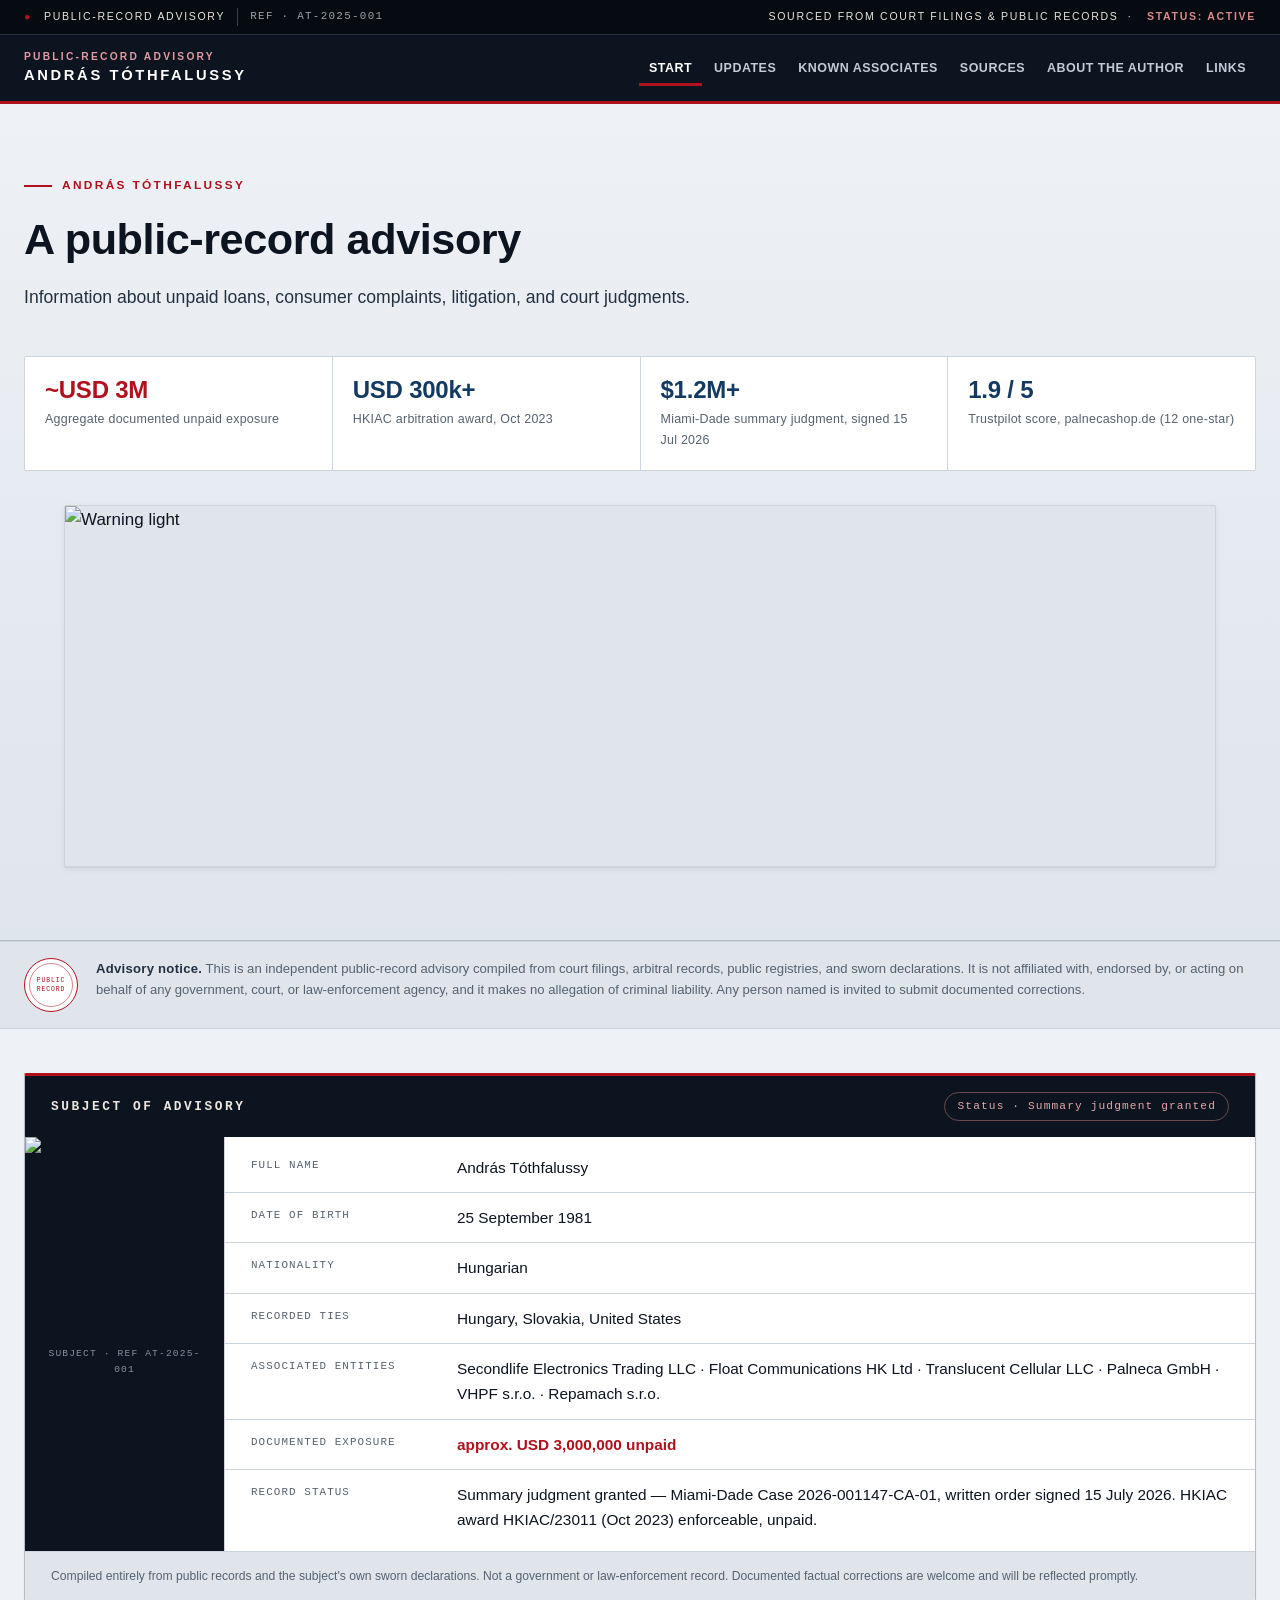
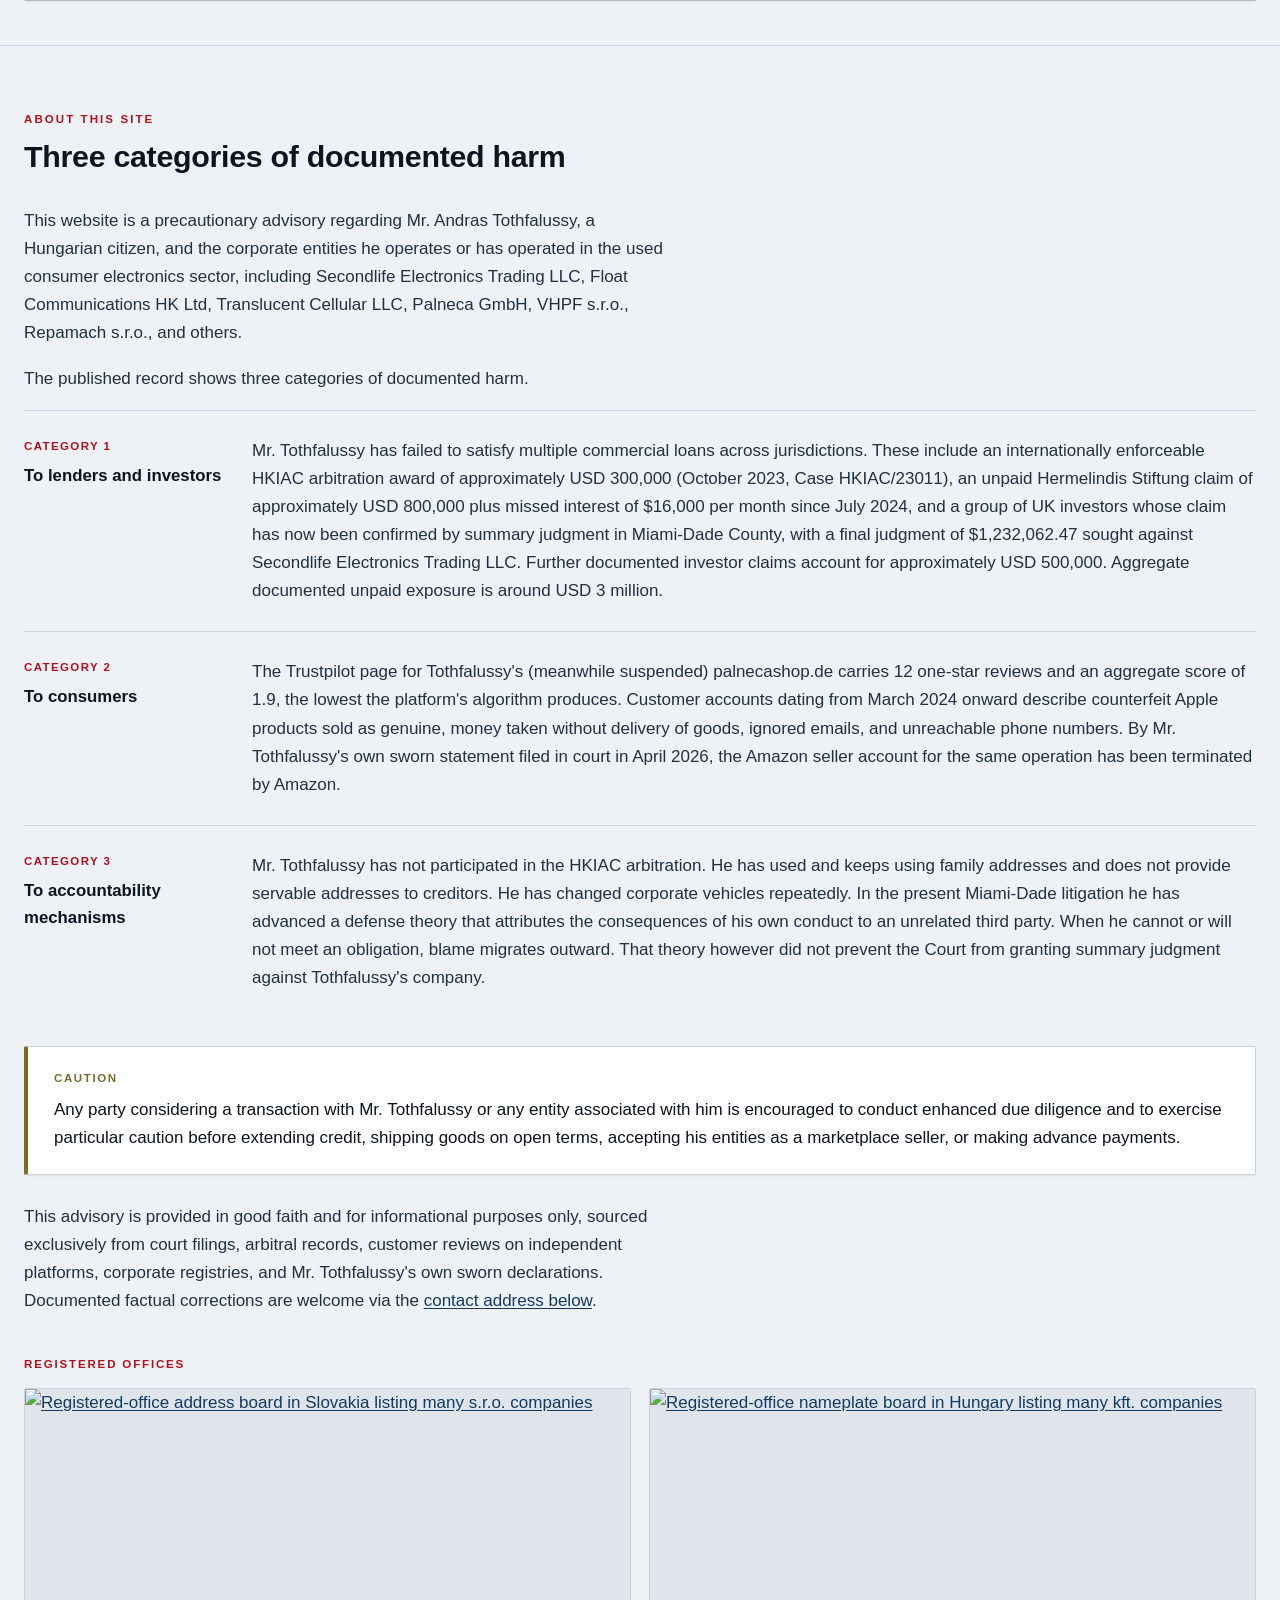
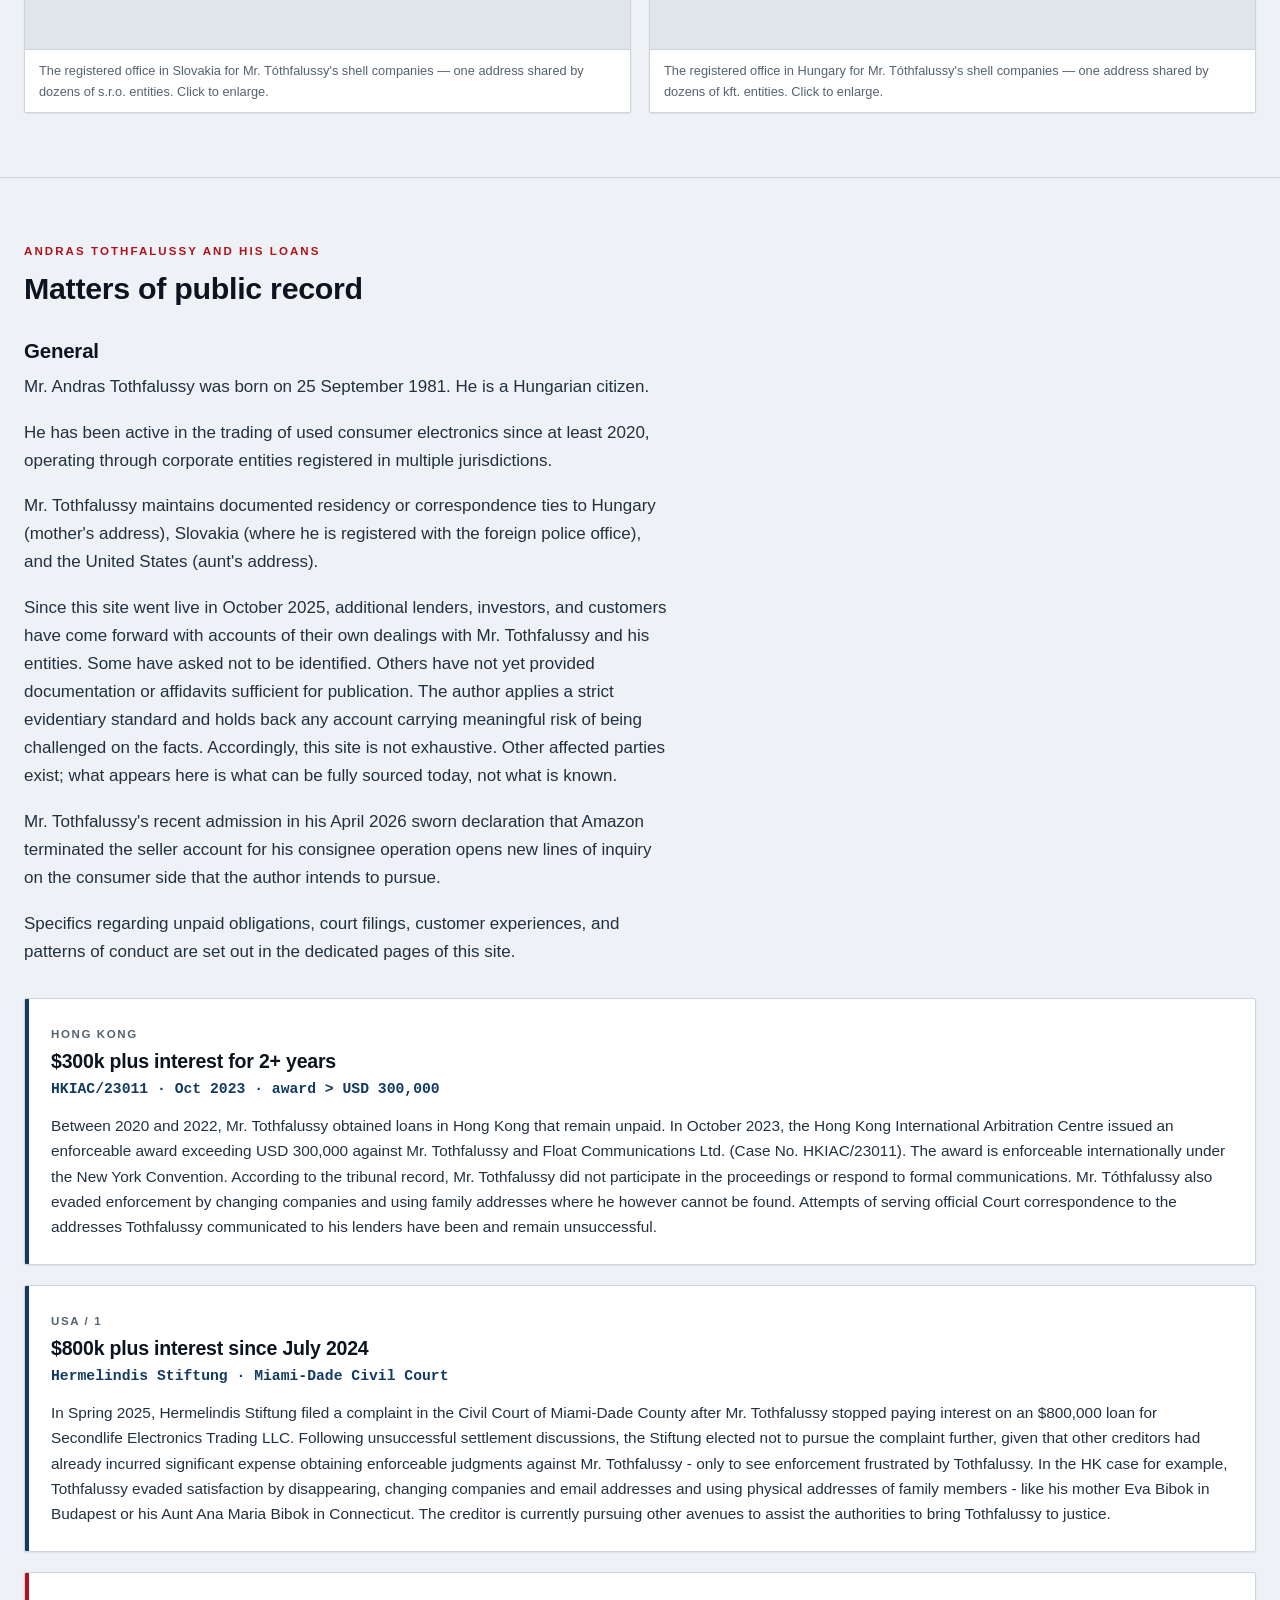
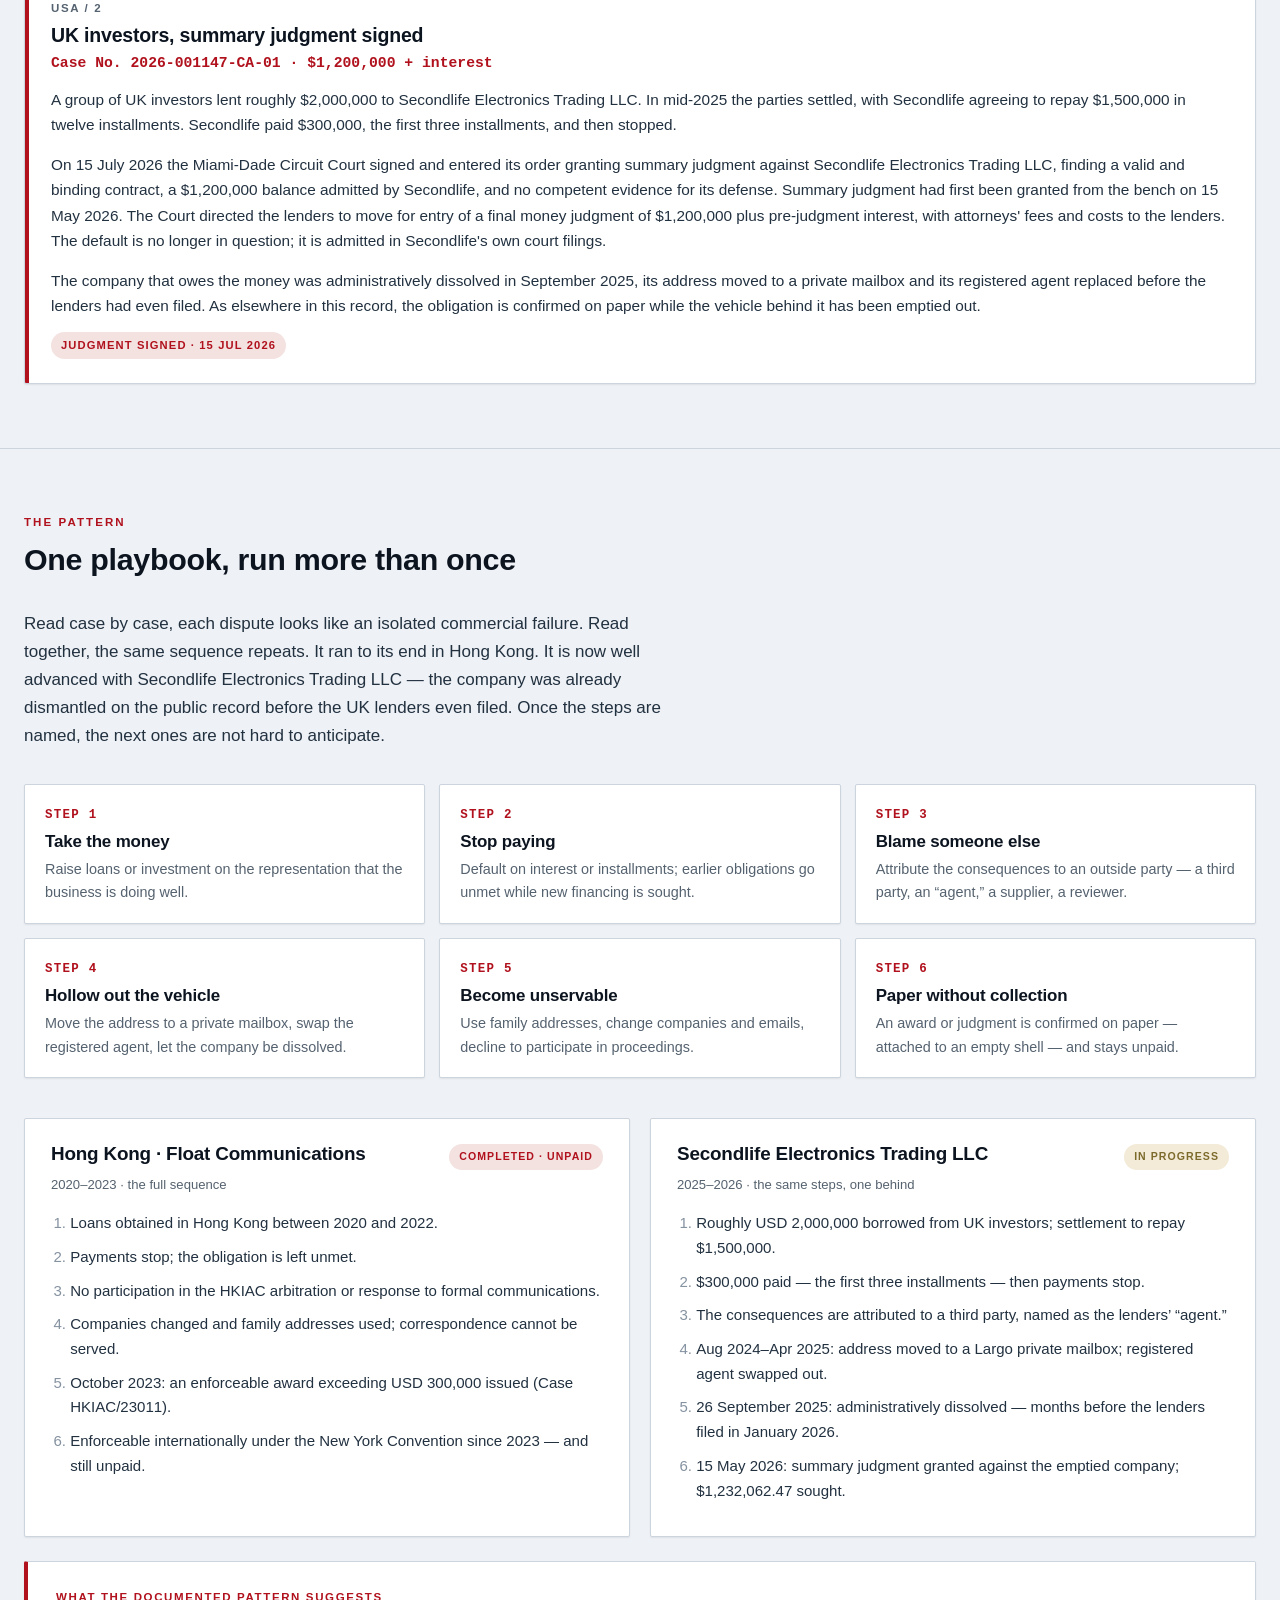
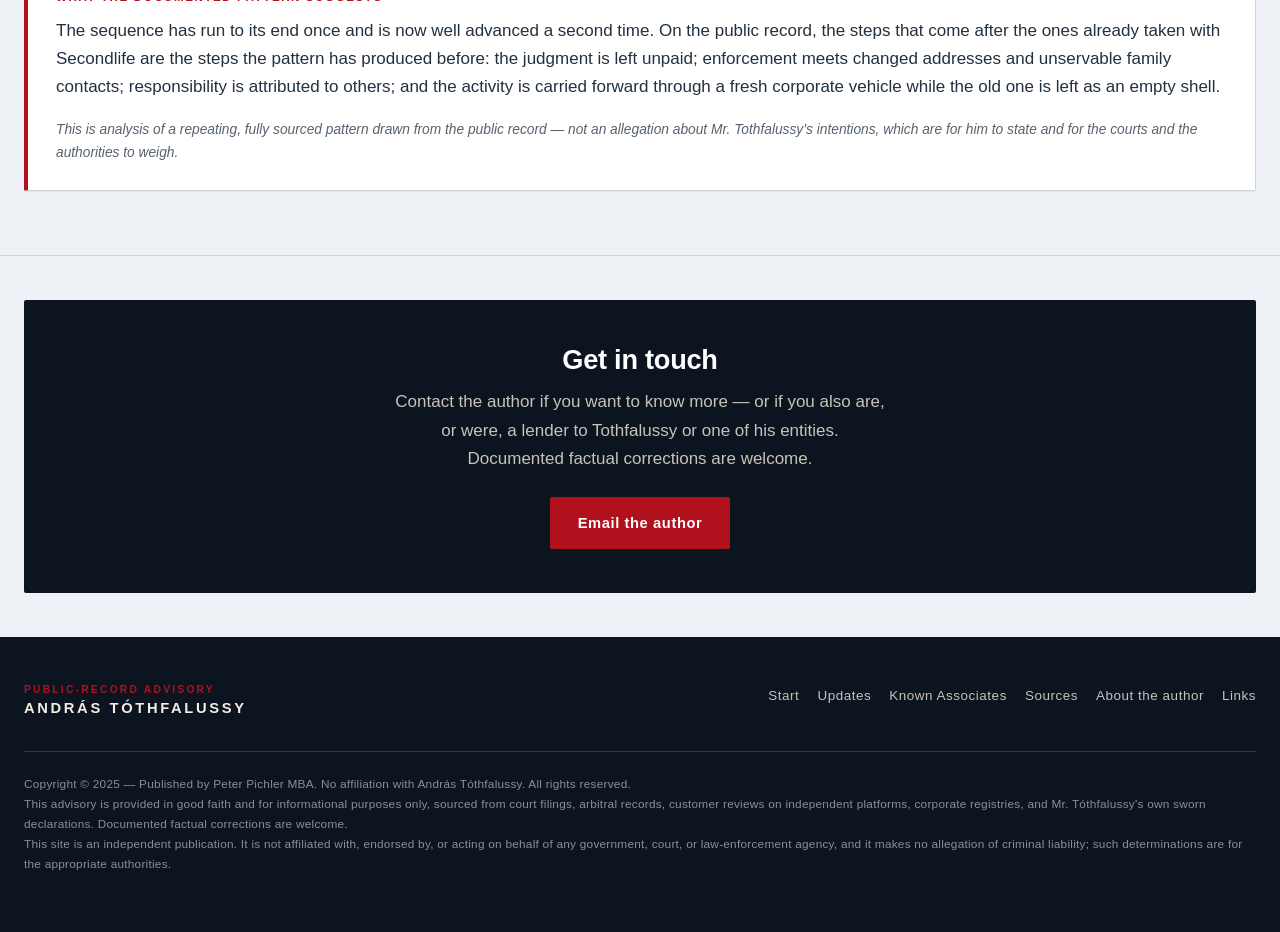
==== index.html @ 56e4f4b6 "Add files via upload" ====
<!DOCTYPE html>
<html lang="en">
<head>
<meta charset="utf-8">
<meta name="viewport" content="width=device-width, initial-scale=1">
<title>Factual Information about unpaid loans by Andras Tothfalussy.</title>
<meta name="description" content="A public-record advisory on András Tóthfalussy and his electronics-trading entities: unpaid commercial loans, a Hong Kong arbitration award, a Miami-Dade summary judgment, and documented consumer complaints. Sourced from court filings and public records.">
<meta name="robots" content="index,follow">
<meta property="og:type" content="website">
<meta property="og:title" content="András Tóthfalussy — Public-Record Advisory">
<meta property="og:description" content="Documented, sourced information on unpaid loans, litigation, and consumer complaints connected to András Tóthfalussy and his entities.">
<meta property="og:url" content="https://andrastothfalussy.com/">
<link rel="canonical" href="https://andrastothfalussy.com/">
<link rel="stylesheet" href="assets/styles.css?v=3">
</head>
<body>
<a class="skip-link" href="#main">Skip to content</a>

<div class="topstrip">
  <div class="wrap">
    <span class="ts-left"><span class="dot">●</span> Public-record advisory <span class="ts-ref">Ref · AT-2025-001</span></span>
    <span class="ts-right">Sourced from court filings &amp; public records &nbsp;·&nbsp; <span class="ts-status">Status: Active</span></span>
  </div>
</div>

<header class="site-header">
  <div class="wrap">
    <a class="brand" href="index.html">
      <span class="kicker">Public-record advisory</span>
      <span class="name">András Tóthfalussy</span>
    </a>
    <button class="nav-toggle" aria-label="Menu" aria-controls="primary-nav" aria-expanded="false"><span></span></button>
    <nav class="nav" id="primary-nav" aria-label="Primary">
      <a href="index.html" aria-current="page">Start</a>
      <a href="updates/">Updates</a>
      <a href="known-associates/">Known Associates</a>
      <a href="sources/">Sources</a>
      <a href="about-the-author/">About the author</a>
      <a href="links/">Links</a>
    </nav>
  </div>
</header>

<main id="main">

  <!-- HERO -->
  <section class="hero">
    <div class="wrap">
      <p class="eyebrow">András Tóthfalussy</p>
      <h1>A public-record advisory</h1>
      <p class="lede">Information about unpaid loans, consumer complaints, litigation, and court judgments.</p>

      <div class="stats" role="list" aria-label="Documented figures">
        <div class="stat alert" role="listitem">
          <div class="n">~USD&nbsp;3M</div>
          <div class="l">Aggregate documented unpaid exposure</div>
        </div>
        <div class="stat" role="listitem">
          <div class="n">USD&nbsp;300k+</div>
          <div class="l">HKIAC arbitration award, Oct 2023</div>
        </div>
        <div class="stat" role="listitem">
          <div class="n">$1.2M+</div>
          <div class="l">Miami-Dade summary judgment, signed 15 Jul 2026</div>
        </div>
        <div class="stat" role="listitem">
          <div class="n">1.9 / 5</div>
          <div class="l">Trustpilot score, palnecashop.de (12 one-star)</div>
        </div>
      </div>

      <figure class="hero-media">
        <img referrerpolicy="no-referrer" src="https://img1.wsimg.com/isteam/ip/2100d21b-e127-4a3e-bcf2-34ad57596795/Screenshot%202025-10-08%20at%204.30.51%E2%80%AFPM.png/:/rs=w:1200" alt="Warning light" loading="eager">
      </figure>
    </div>
  </section>

  <!-- ADVISORY NOTICE -->
  <div class="notice-band">
    <div class="wrap">
      <div class="seal seal-sm"><span>Public Record</span></div>
      <p><strong>Advisory notice.</strong> This is an independent public-record advisory compiled from court filings, arbitral records, public registries, and sworn declarations. It is not affiliated with, endorsed by, or acting on behalf of any government, court, or law-enforcement agency, and it makes no allegation of criminal liability. Any person named is invited to submit documented corrections.</p>
    </div>
  </div>

  <!-- SUBJECT DOSSIER -->
  <section class="section tight">
    <div class="wrap">
      <div class="dossier">
        <div class="dossier-head">
          <span class="dh-title">Subject of advisory</span>
          <span class="dh-status">Status · Summary judgment granted</span>
        </div>
        <div class="dossier-body">
          <div class="dossier-photo photo-cell">
            <img referrerpolicy="no-referrer" class="subject-photo" src="https://img1.wsimg.com/isteam/ip/2100d21b-e127-4a3e-bcf2-34ad57596795/a01.jpg/:/rs=w:1200" alt="András Tóthfalussy">
            <div class="photo-tag">Subject · Ref AT-2025-001</div>
          </div>
          <div class="dossier-data">
            <div class="drow"><div class="dk">Full name</div><div class="dv">András Tóthfalussy</div></div>
            <div class="drow"><div class="dk">Date of birth</div><div class="dv">25 September 1981</div></div>
            <div class="drow"><div class="dk">Nationality</div><div class="dv">Hungarian</div></div>
            <div class="drow"><div class="dk">Recorded ties</div><div class="dv">Hungary, Slovakia, United States</div></div>
            <div class="drow"><div class="dk">Associated entities</div><div class="dv">Secondlife Electronics Trading LLC · Float Communications HK Ltd · Translucent Cellular LLC · Palneca GmbH · VHPF s.r.o. · Repamach s.r.o.</div></div>
            <div class="drow"><div class="dk">Documented exposure</div><div class="dv flag">approx. USD 3,000,000 unpaid</div></div>
            <div class="drow"><div class="dk">Record status</div><div class="dv">Summary judgment granted — Miami-Dade Case 2026-001147-CA-01, written order signed 15 July 2026. HKIAC award HKIAC/23011 (Oct 2023) enforceable, unpaid.</div></div>
          </div>
        </div>
        <div class="dossier-foot">Compiled entirely from public records and the subject's own sworn declarations. Not a government or law-enforcement record. Documented factual corrections are welcome and will be reflected promptly.</div>
      </div>
    </div>
  </section>

  <!-- ABOUT THIS SITE -->
  <section class="section">
    <div class="wrap">
      <div class="section-head">
        <p class="eyebrow">About this site</p>
        <h2>Three categories of documented harm</h2>
      </div>

      <div class="prose">
        <p>This website is a precautionary advisory regarding Mr. Andras Tothfalussy, a Hungarian citizen, and the corporate entities he operates or has operated in the used consumer electronics sector, including Secondlife Electronics Trading LLC, Float Communications HK Ltd, Translucent Cellular LLC, Palneca GmbH, VHPF s.r.o., Repamach s.r.o., and others.</p>
        <p>The published record shows three categories of documented harm.</p>
      </div>

      <div class="cat">
        <div class="cat-label"><small>Category 1</small>To lenders and investors</div>
        <p>Mr. Tothfalussy has failed to satisfy multiple commercial loans across jurisdictions. These include an internationally enforceable HKIAC arbitration award of approximately USD 300,000 (October 2023, Case HKIAC/23011), an unpaid Hermelindis Stiftung claim of approximately USD 800,000 plus missed interest of $16,000 per month since July 2024, and a group of UK investors whose claim has now been confirmed by summary judgment in Miami-Dade County, with a final judgment of $1,232,062.47 sought against Secondlife Electronics Trading LLC. Further documented investor claims account for approximately USD 500,000. Aggregate documented unpaid exposure is around USD 3 million.</p>
      </div>

      <div class="cat">
        <div class="cat-label"><small>Category 2</small>To consumers</div>
        <p>The Trustpilot page for Tothfalussy's (meanwhile suspended) palnecashop.de carries 12 one-star reviews and an aggregate score of 1.9, the lowest the platform's algorithm produces. Customer accounts dating from March 2024 onward describe counterfeit Apple products sold as genuine, money taken without delivery of goods, ignored emails, and unreachable phone numbers. By Mr. Tothfalussy's own sworn statement filed in court in April 2026, the Amazon seller account for the same operation has been terminated by Amazon.</p>
      </div>

      <div class="cat">
        <div class="cat-label"><small>Category 3</small>To accountability mechanisms</div>
        <p>Mr. Tothfalussy has not participated in the HKIAC arbitration. He has used and keeps using family addresses and does not provide servable addresses to creditors. He has changed corporate vehicles repeatedly. In the present Miami-Dade litigation he has advanced a defense theory that attributes the consequences of his own conduct to an unrelated third party. When he cannot or will not meet an obligation, blame migrates outward. That theory however did not prevent the Court from granting summary judgment against Tothfalussy's company.</p>
      </div>

      <div class="callout">
        <div class="callout-label">Caution</div>
        <p>Any party considering a transaction with Mr. Tothfalussy or any entity associated with him is encouraged to conduct enhanced due diligence and to exercise particular caution before extending credit, shipping goods on open terms, accepting his entities as a marketplace seller, or making advance payments.</p>
      </div>

      <div class="prose">
        <p>This advisory is provided in good faith and for informational purposes only, sourced exclusively from court filings, arbitral records, customer reviews on independent platforms, corporate registries, and Mr. Tothfalussy's own sworn declarations. Documented factual corrections are welcome via the <a href="mailto:psms.r.us2@gmail.com">contact address below</a>.</p>
      </div>

      <div class="figure-block">
        <p class="fig-eyebrow">Registered offices</p>
        <div class="figure-grid two">
          <figure class="figure">
            <a href="https://img1.wsimg.com/isteam/ip/2100d21b-e127-4a3e-bcf2-34ad57596795/Screenshot%202025-10-08%20at%204.24.24%E2%80%AFPM.png" target="_blank" rel="noopener">
              <img referrerpolicy="no-referrer" src="https://img1.wsimg.com/isteam/ip/2100d21b-e127-4a3e-bcf2-34ad57596795/Screenshot%202025-10-08%20at%204.24.24%E2%80%AFPM.png/:/rs=w:1200" alt="Registered-office address board in Slovakia listing many s.r.o. companies" loading="lazy">
            </a>
            <figcaption>The registered office in Slovakia for Mr. Tóthfalussy's shell companies &mdash; one address shared by dozens of s.r.o. entities. Click to enlarge.</figcaption>
          </figure>
          <figure class="figure">
            <a href="https://img1.wsimg.com/isteam/ip/2100d21b-e127-4a3e-bcf2-34ad57596795/IMG_4356.jpeg" target="_blank" rel="noopener">
              <img referrerpolicy="no-referrer" src="https://img1.wsimg.com/isteam/ip/2100d21b-e127-4a3e-bcf2-34ad57596795/IMG_4356.jpeg/:/rs=w:1200" alt="Registered-office nameplate board in Hungary listing many kft. companies" loading="lazy">
            </a>
            <figcaption>The registered office in Hungary for Mr. Tóthfalussy's shell companies &mdash; one address shared by dozens of kft. entities. Click to enlarge.</figcaption>
          </figure>
        </div>
      </div>
    </div>
  </section>

  <!-- LOANS -->
  <section class="section">
    <div class="wrap">
      <div class="section-head">
        <p class="eyebrow">Andras Tothfalussy and his loans</p>
        <h2>Matters of public record</h2>
      </div>

      <div class="prose">
        <h3>General</h3>
        <p>Mr. Andras Tothfalussy was born on 25 September 1981. He is a Hungarian citizen.</p>
        <p>He has been active in the trading of used consumer electronics since at least 2020, operating through corporate entities registered in multiple jurisdictions.</p>
        <p>Mr. Tothfalussy maintains documented residency or correspondence ties to Hungary (mother's address), Slovakia (where he is registered with the foreign police office), and the United States (aunt's address).</p>
        <p>Since this site went live in October 2025, additional lenders, investors, and customers have come forward with accounts of their own dealings with Mr. Tothfalussy and his entities. Some have asked not to be identified. Others have not yet provided documentation or affidavits sufficient for publication. The author applies a strict evidentiary standard and holds back any account carrying meaningful risk of being challenged on the facts. Accordingly, this site is not exhaustive. Other affected parties exist; what appears here is what can be fully sourced today, not what is known.</p>
        <p>Mr. Tothfalussy's recent admission in his April 2026 sworn declaration that Amazon terminated the seller account for his consignee operation opens new lines of inquiry on the consumer side that the author intends to pursue.</p>
        <p>Specifics regarding unpaid obligations, court filings, customer experiences, and patterns of conduct are set out in the dedicated pages of this site.</p>
      </div>

      <div class="stack" style="margin-top:32px">
        <article class="case">
          <div class="jur">Hong Kong</div>
          <h3>$300k plus interest for 2+ years</h3>
          <div class="amount">HKIAC/23011 · Oct 2023 · award &gt; USD 300,000</div>
          <p>Between 2020 and 2022, Mr. Tothfalussy obtained loans in Hong Kong that remain unpaid. In October 2023, the Hong Kong International Arbitration Centre issued an enforceable award exceeding USD 300,000 against Mr. Tothfalussy and Float Communications Ltd. (Case No. HKIAC/23011). The award is enforceable internationally under the New York Convention. According to the tribunal record, Mr. Tothfalussy did not participate in the proceedings or respond to formal communications. Mr. Tóthfalussy also evaded enforcement by changing companies and using family addresses where he however cannot be found. Attempts of serving official Court correspondence to the addresses Tothfalussy communicated to his lenders have been and remain unsuccessful.</p>
        </article>

        <article class="case">
          <div class="jur">USA / 1</div>
          <h3>$800k plus interest since July 2024</h3>
          <div class="amount">Hermelindis Stiftung · Miami-Dade Civil Court</div>
          <p>In Spring 2025, Hermelindis Stiftung filed a complaint in the Civil Court of Miami-Dade County after Mr. Tothfalussy stopped paying interest on an $800,000 loan for Secondlife Electronics Trading LLC. Following unsuccessful settlement discussions, the Stiftung elected not to pursue the complaint further, given that other creditors had already incurred significant expense obtaining enforceable judgments against Mr. Tothfalussy - only to see enforcement frustrated by Tothfalussy. In the HK case for example, Tothfalussy evaded satisfaction by disappearing, changing companies and email addresses and using physical addresses of family members - like his mother Eva Bibok in Budapest or his Aunt Ana Maria Bibok in Connecticut. The creditor is currently pursuing other avenues to assist the authorities to bring Tothfalussy to justice.</p>
        </article>

        <article class="case win">
          <div class="jur">USA / 2</div>
          <h3>UK investors, summary judgment signed</h3>
          <div class="amount">Case No. 2026-001147-CA-01 · $1,200,000 + interest</div>
          <p>A group of UK investors lent roughly $2,000,000 to Secondlife Electronics Trading LLC. In mid-2025 the parties settled, with Secondlife agreeing to repay $1,500,000 in twelve installments. Secondlife paid $300,000, the first three installments, and then stopped.</p>
          <p>On 15 July 2026 the Miami-Dade Circuit Court signed and entered its order granting summary judgment against Secondlife Electronics Trading LLC, finding a valid and binding contract, a $1,200,000 balance admitted by Secondlife, and no competent evidence for its defense. Summary judgment had first been granted from the bench on 15 May 2026. The Court directed the lenders to move for entry of a final money judgment of $1,200,000 plus pre-judgment interest, with attorneys' fees and costs to the lenders. The default is no longer in question; it is admitted in Secondlife's own court filings.</p>
          <p>The company that owes the money was administratively dissolved in September 2025, its address moved to a private mailbox and its registered agent replaced before the lenders had even filed. As elsewhere in this record, the obligation is confirmed on paper while the vehicle behind it has been emptied out.</p>
          <span class="badge">Judgment signed · 15 Jul 2026</span>
        </article>
      </div>
    </div>
  </section>

  <!-- THE PATTERN -->
  <section class="section">
    <div class="wrap">
      <div class="section-head">
        <p class="eyebrow">The pattern</p>
        <h2>One playbook, run more than once</h2>
      </div>

      <div class="playbook-intro">
        <p>Read case by case, each dispute looks like an isolated commercial failure. Read together, the same sequence repeats. It ran to its end in Hong Kong. It is now well advanced with Secondlife Electronics Trading LLC &mdash; the company was already dismantled on the public record before the UK lenders even filed. Once the steps are named, the next ones are not hard to anticipate.</p>
      </div>

      <div class="cycle">
        <div class="step"><div class="num">STEP 1</div><h4>Take the money</h4><p>Raise loans or investment on the representation that the business is doing well.</p></div>
        <div class="step"><div class="num">STEP 2</div><h4>Stop paying</h4><p>Default on interest or installments; earlier obligations go unmet while new financing is sought.</p></div>
        <div class="step"><div class="num">STEP 3</div><h4>Blame someone else</h4><p>Attribute the consequences to an outside party &mdash; a third party, an &ldquo;agent,&rdquo; a supplier, a reviewer.</p></div>
        <div class="step"><div class="num">STEP 4</div><h4>Hollow out the vehicle</h4><p>Move the address to a private mailbox, swap the registered agent, let the company be dissolved.</p></div>
        <div class="step"><div class="num">STEP 5</div><h4>Become unservable</h4><p>Use family addresses, change companies and emails, decline to participate in proceedings.</p></div>
        <div class="step"><div class="num">STEP 6</div><h4>Paper without collection</h4><p>An award or judgment is confirmed on paper &mdash; attached to an empty shell &mdash; and stays unpaid.</p></div>
      </div>

      <div class="pattern-cases">
        <div class="pcol">
          <div class="phead">
            <h3>Hong Kong · Float Communications</h3>
            <span class="status done">Completed · unpaid</span>
          </div>
          <p class="sub">2020&ndash;2023 · the full sequence</p>
          <ol>
            <li>Loans obtained in Hong Kong between 2020 and 2022.</li>
            <li>Payments stop; the obligation is left unmet.</li>
            <li>No participation in the HKIAC arbitration or response to formal communications.</li>
            <li>Companies changed and family addresses used; correspondence cannot be served.</li>
            <li>October 2023: an enforceable award exceeding USD 300,000 issued (Case HKIAC/23011).</li>
            <li>Enforceable internationally under the New York Convention since 2023 &mdash; and still unpaid.</li>
          </ol>
        </div>

        <div class="pcol">
          <div class="phead">
            <h3>Secondlife Electronics Trading LLC</h3>
            <span class="status progress">In progress</span>
          </div>
          <p class="sub">2025&ndash;2026 · the same steps, one behind</p>
          <ol>
            <li>Roughly USD 2,000,000 borrowed from UK investors; settlement to repay $1,500,000.</li>
            <li>$300,000 paid &mdash; the first three installments &mdash; then payments stop.</li>
            <li>The consequences are attributed to a third party, named as the lenders&rsquo; &ldquo;agent.&rdquo;</li>
            <li>Aug 2024&ndash;Apr 2025: address moved to a Largo private mailbox; registered agent swapped out.</li>
            <li>26 September 2025: administratively dissolved &mdash; months before the lenders filed in January 2026.</li>
            <li>15 May 2026: summary judgment granted against the emptied company; $1,232,062.47 sought.</li>
          </ol>
        </div>
      </div>

      <div class="forecast">
        <div class="callout-label">What the documented pattern suggests</div>
        <p>The sequence has run to its end once and is now well advanced a second time. On the public record, the steps that come after the ones already taken with Secondlife are the steps the pattern has produced before: the judgment is left unpaid; enforcement meets changed addresses and unservable family contacts; responsibility is attributed to others; and the activity is carried forward through a fresh corporate vehicle while the old one is left as an empty shell.</p>
        <p class="hedge">This is analysis of a repeating, fully sourced pattern drawn from the public record &mdash; not an allegation about Mr. Tothfalussy&rsquo;s intentions, which are for him to state and for the courts and the authorities to weigh.</p>
      </div>
    </div>
  </section>

  <!-- CONTACT -->
  <section class="section tight">
    <div class="wrap">
      <div class="cta">
        <h2>Get in touch</h2>
        <p>Contact the author if you want to know more &mdash; or if you also are, or were, a lender to Tothfalussy or one of his entities. Documented factual corrections are welcome.</p>
        <a class="btn btn-primary" href="mailto:psms.r.us2@gmail.com?subject=András%20Tóthfalussy%20advisory%20—%20enquiry">Email the author</a>
      </div>
    </div>
  </section>

</main>

<footer class="site-footer">
  <div class="wrap">
    <div class="foot-grid">
      <a class="brand" href="index.html">
        <span class="kicker">Public-record advisory</span>
        <span class="name">András Tóthfalussy</span>
      </a>
      <nav aria-label="Footer">
        <a href="index.html">Start</a>
        <a href="updates/">Updates</a>
        <a href="known-associates/">Known Associates</a>
        <a href="sources/">Sources</a>
        <a href="about-the-author/">About the author</a>
        <a href="links/">Links</a>
      </nav>
    </div>
    <p class="legal">
      Copyright © 2025 &mdash; Published by Peter Pichler MBA. No affiliation with András Tóthfalussy. All rights reserved.<br>
      This advisory is provided in good faith and for informational purposes only, sourced from court filings, arbitral records, customer reviews on independent platforms, corporate registries, and Mr. Tóthfalussy's own sworn declarations. Documented factual corrections are welcome.<br>
      This site is an independent publication. It is not affiliated with, endorsed by, or acting on behalf of any government, court, or law-enforcement agency, and it makes no allegation of criminal liability; such determinations are for the appropriate authorities.
    </p>
  </div>
</footer>

<script src="assets/app.js?v=3"></script>
</body>
</html>
---- assets/styles.css ----
/* =========================================================================
   András Tóthfalussy — public-record advisory
   Redesign stylesheet. Self-contained, no external dependencies.
   ========================================================================= */

:root {
  --paper:      #faf8f4;
  --paper-2:    #f2eee6;
  --surface:    #ffffff;
  --ink:        #1a1d21;
  --ink-2:      #3a3f45;
  --muted:      #61666d;
  --faint:      #8b9098;
  --line:       #e4dfd5;
  --line-2:     #d6cfc1;
  --navy:       #1f3a5f;
  --navy-2:     #2c4d78;
  --oxblood:    #8e2b2b;
  --oxblood-2:  #7a2222;
  --amber:      #9a6a1e;
  --focus:      #2c4d78;

  --serif: Georgia, "Iowan Old Style", "Times New Roman", Times, serif;
  --sans: -apple-system, BlinkMacSystemFont, "Segoe UI", Roboto, Helvetica, Arial, sans-serif;
  --mono: ui-monospace, "SF Mono", "SFMono-Regular", Menlo, Consolas, "Liberation Mono", monospace;

  --wrap: 1080px;
  --wrap-narrow: 760px;
  --radius: 4px;
  --shadow: 0 1px 2px rgba(26,29,33,.05), 0 8px 28px rgba(26,29,33,.06);
  --shadow-sm: 0 1px 2px rgba(26,29,33,.06);
}

/* ----- reset ----- */
*, *::before, *::after { box-sizing: border-box; }
html { -webkit-text-size-adjust: 100%; scroll-behavior: smooth; }
body {
  margin: 0;
  font-family: var(--sans);
  color: var(--ink);
  background: var(--paper);
  line-height: 1.65;
  font-size: 18px;
  -webkit-font-smoothing: antialiased;
  text-rendering: optimizeLegibility;
}
img { max-width: 100%; height: auto; display: block; }
a { color: var(--navy); text-underline-offset: 2px; }
a:hover { color: var(--navy-2); }
:focus-visible { outline: 3px solid var(--focus); outline-offset: 2px; border-radius: 2px; }
h1, h2, h3, h4 { font-family: var(--serif); font-weight: 700; line-height: 1.18; color: var(--ink); letter-spacing: -0.01em; }
p { margin: 0 0 1.1rem; }
hr { border: 0; border-top: 1px solid var(--line); margin: 2.5rem 0; }

.wrap { max-width: var(--wrap); margin: 0 auto; padding: 0 24px; }
.narrow { max-width: var(--wrap-narrow); }
.skip-link {
  position: absolute; left: -999px; top: 0; background: var(--ink); color: #fff;
  padding: 10px 16px; z-index: 200; border-radius: 0 0 4px 0;
}
.skip-link:focus { left: 0; color:#fff; }

/* ----- top strip ----- */
.topstrip {
  background: var(--ink);
  color: #e9e4da;
  font-family: var(--sans);
  font-size: .72rem;
  letter-spacing: .16em;
  text-transform: uppercase;
}
.topstrip .wrap { display: flex; justify-content: space-between; align-items: center; gap: 12px; min-height: 34px; }
.topstrip .dot { color: var(--oxblood); }

/* ----- header / nav ----- */
.site-header {
  position: sticky; top: 0; z-index: 100;
  background: rgba(250,248,244,.92);
  backdrop-filter: saturate(140%) blur(8px);
  border-bottom: 1px solid var(--line);
}
.site-header .wrap { display: flex; align-items: center; justify-content: space-between; min-height: 68px; gap: 16px; }
.brand { display: flex; flex-direction: column; text-decoration: none; line-height: 1.05; }
.brand .name {
  font-family: var(--sans); font-weight: 700; letter-spacing: .18em;
  text-transform: uppercase; font-size: .92rem; color: var(--ink);
}
.brand .kicker { font-size: .64rem; letter-spacing: .22em; text-transform: uppercase; color: var(--oxblood); font-weight: 600; }

.nav { display: flex; align-items: center; gap: 4px; }
.nav a {
  font-family: var(--sans); font-size: .82rem; font-weight: 600; letter-spacing: .02em;
  color: var(--ink-2); text-decoration: none; padding: 8px 12px; border-radius: var(--radius);
  text-transform: uppercase; letter-spacing: .06em;
}
.nav a:hover { background: var(--paper-2); color: var(--ink); }
.nav a[aria-current="page"] { color: var(--oxblood); box-shadow: inset 0 -2px 0 var(--oxblood); border-radius: 0; }

.nav-toggle {
  display: none; background: none; border: 1px solid var(--line-2); border-radius: var(--radius);
  width: 42px; height: 38px; cursor: pointer; align-items: center; justify-content: center;
}
.nav-toggle span, .nav-toggle span::before, .nav-toggle span::after {
  content: ""; display: block; width: 20px; height: 2px; background: var(--ink); position: relative;
}
.nav-toggle span::before { position: absolute; top: -6px; }
.nav-toggle span::after { position: absolute; top: 6px; }

/* ----- hero ----- */
.hero { background: linear-gradient(180deg, var(--paper) 0%, var(--paper-2) 100%); border-bottom: 1px solid var(--line); }
.hero .wrap { padding-top: 64px; padding-bottom: 56px; }
.hero .eyebrow {
  font-family: var(--sans); font-size: .74rem; letter-spacing: .2em; text-transform: uppercase;
  color: var(--oxblood); font-weight: 700; margin-bottom: 18px;
  display: inline-flex; align-items: center; gap: 10px;
}
.hero .eyebrow::before { content: ""; width: 28px; height: 2px; background: var(--oxblood); display: inline-block; }
.hero h1 { font-size: clamp(2.1rem, 5vw, 3.4rem); margin: 0 0 18px; max-width: 18ch; }
.hero .lede { font-size: 1.22rem; color: var(--ink-2); max-width: 46ch; margin: 0; }

/* stat tiles */
.stats { display: grid; grid-template-columns: repeat(4, 1fr); gap: 1px; background: var(--line); border: 1px solid var(--line); border-radius: var(--radius); overflow: hidden; margin-top: 44px; }
.stat { background: var(--surface); padding: 20px 20px; }
.stat .n { font-family: var(--serif); font-size: 1.5rem; font-weight: 700; color: var(--navy); line-height: 1.1; }
.stat .l { font-size: .78rem; color: var(--muted); margin-top: 6px; letter-spacing: .02em; }
.stat.alert .n { color: var(--oxblood); }

/* ----- generic sections ----- */
.section { padding: 64px 0; }
.section.tight { padding: 44px 0; }
.section + .section { border-top: 1px solid var(--line); }
.section-head { margin-bottom: 32px; }
.section-head .eyebrow {
  font-family: var(--sans); font-size: .72rem; letter-spacing: .18em; text-transform: uppercase;
  color: var(--oxblood); font-weight: 700; margin-bottom: 10px;
}
.section-head h2 { font-size: clamp(1.6rem, 3.4vw, 2.2rem); margin: 0; }
.prose { max-width: 68ch; }
.prose p { color: var(--ink-2); }
.prose h3 { font-size: 1.28rem; margin: 2rem 0 .6rem; }
.lead-note { font-size: 1.08rem; color: var(--ink-2); }

/* labelled category block */
.cat { display: grid; grid-template-columns: 200px 1fr; gap: 28px; padding: 26px 0; border-top: 1px solid var(--line); }
.cat:last-child { border-bottom: 1px solid var(--line); }
.cat .cat-label { font-family: var(--serif); font-weight: 700; font-size: 1.05rem; color: var(--ink); }
.cat .cat-label small { display: block; font-family: var(--sans); font-weight: 600; font-size: .72rem; letter-spacing: .12em; text-transform: uppercase; color: var(--oxblood); margin-bottom: 6px; }
.cat p { margin: 0; color: var(--ink-2); }

/* case cards */
.cases { display: grid; grid-template-columns: repeat(2, 1fr); gap: 20px; }
.case {
  background: var(--surface); border: 1px solid var(--line); border-radius: var(--radius);
  padding: 26px 26px 24px; box-shadow: var(--shadow-sm); position: relative; overflow: hidden;
}
.case::before { content: ""; position: absolute; left: 0; top: 0; bottom: 0; width: 4px; background: var(--navy); }
.case.win::before { background: var(--oxblood); }
.case .jur { font-family: var(--sans); font-size: .72rem; letter-spacing: .14em; text-transform: uppercase; color: var(--muted); font-weight: 700; }
.case h3 { font-size: 1.22rem; margin: 6px 0 4px; }
.case .amount { font-family: var(--mono); font-size: .92rem; color: var(--navy); font-weight: 600; margin-bottom: 12px; }
.case.win .amount { color: var(--oxblood); }
.case p { font-size: .96rem; color: var(--ink-2); margin: 0; }
.case .badge {
  display: inline-block; margin-top: 14px; font-size: .7rem; font-weight: 700; letter-spacing: .1em;
  text-transform: uppercase; padding: 4px 10px; border-radius: 100px; background: var(--paper-2); color: var(--ink-2);
}
.case.win .badge { background: #f3e2e0; color: var(--oxblood); }

/* callout / advisory box */
.callout {
  background: var(--surface); border: 1px solid var(--line); border-left: 4px solid var(--amber);
  border-radius: var(--radius); padding: 22px 26px; margin: 28px 0; box-shadow: var(--shadow-sm);
}
.callout p:last-child { margin-bottom: 0; }
.callout .callout-label { font-size: .72rem; font-weight: 700; letter-spacing: .14em; text-transform: uppercase; color: var(--amber); margin-bottom: 8px; }

/* disclaimer */
.disclaimer { background: var(--paper-2); border: 1px solid var(--line); border-radius: var(--radius); padding: 22px 26px; font-size: .92rem; color: var(--muted); }
.disclaimer strong { color: var(--ink-2); }

/* ----- updates feed ----- */
.feed { max-width: 780px; }
.update { padding: 40px 0; border-top: 1px solid var(--line); }
.update:first-child { border-top: 0; padding-top: 8px; }
.update .kicker { font-family: var(--sans); font-size: .72rem; letter-spacing: .14em; text-transform: uppercase; font-weight: 700; color: var(--oxblood); margin-bottom: 10px; }
.update h2 { font-size: clamp(1.4rem, 3vw, 1.8rem); margin: 0 0 16px; }
.update .body p { color: var(--ink-2); }
.update .body h3 { font-family: var(--serif); font-size: 1.16rem; margin: 1.6rem 0 .5rem; color: var(--ink); }
.update .body ul { margin: 0 0 1.1rem; padding-left: 1.1rem; }
.update .body li { margin-bottom: .4rem; color: var(--ink-2); }

/* pull quote */
.pull {
  font-family: var(--serif); font-size: 1.2rem; font-style: italic; color: var(--ink);
  border-left: 3px solid var(--oxblood); padding: 4px 0 4px 20px; margin: 20px 0;
}

/* timeline */
.timeline { list-style: none; margin: 22px 0; padding: 0; position: relative; }
.timeline::before { content: ""; position: absolute; left: 7px; top: 6px; bottom: 6px; width: 2px; background: var(--line-2); }
.timeline li { position: relative; padding: 0 0 20px 34px; }
.timeline li::before { content: ""; position: absolute; left: 0; top: 5px; width: 16px; height: 16px; border-radius: 50%; background: var(--surface); border: 3px solid var(--navy); }
.timeline li.flag::before { border-color: var(--oxblood); }
.timeline .date { font-family: var(--mono); font-size: .82rem; font-weight: 600; color: var(--navy); display: block; }
.timeline .ev { color: var(--ink-2); font-size: .96rem; }

/* comparison table */
.compare { width: 100%; border-collapse: collapse; margin: 22px 0; font-size: .95rem; background: var(--surface); border: 1px solid var(--line); border-radius: var(--radius); overflow: hidden; }
.compare caption { text-align: left; font-family: var(--sans); font-size: .72rem; letter-spacing: .14em; text-transform: uppercase; font-weight: 700; color: var(--oxblood); padding: 14px 16px; background: var(--paper-2); }
.compare th, .compare td { text-align: left; padding: 14px 16px; border-top: 1px solid var(--line); vertical-align: top; }
.compare thead th { font-family: var(--sans); font-size: .74rem; letter-spacing: .08em; text-transform: uppercase; color: var(--muted); background: var(--paper); }
.compare td.q { font-family: var(--serif); font-style: italic; color: var(--ink); }
.compare .when { font-family: var(--mono); font-size: .8rem; color: var(--muted); white-space: nowrap; }

/* filing tag */
.filing { display: inline-block; font-family: var(--mono); font-size: .78rem; color: var(--muted); background: var(--paper-2); border: 1px solid var(--line); border-radius: 100px; padding: 3px 12px; margin-top: 6px; }

/* ----- person cards (known associates) ----- */
.people { display: grid; grid-template-columns: 1fr; gap: 22px; max-width: 820px; }
.person { background: var(--surface); border: 1px solid var(--line); border-radius: var(--radius); padding: 26px 28px; box-shadow: var(--shadow-sm); }
.person h3 { font-size: 1.3rem; margin: 0 0 4px; }
.person .meta { font-size: .78rem; letter-spacing: .04em; text-transform: uppercase; color: var(--muted); font-weight: 600; margin-bottom: 14px; }
.person p { color: var(--ink-2); font-size: .98rem; }
.person .reply { margin-top: 14px; padding-top: 14px; border-top: 1px dashed var(--line-2); font-size: .9rem; color: var(--muted); }

/* ----- sources / links lists ----- */
.res-list { list-style: none; margin: 0; padding: 0; display: grid; gap: 14px; max-width: 820px; }
.res {
  display: flex; align-items: baseline; gap: 16px; background: var(--surface); border: 1px solid var(--line);
  border-radius: var(--radius); padding: 18px 22px; box-shadow: var(--shadow-sm); text-decoration: none;
}
.res:hover { border-color: var(--line-2); box-shadow: var(--shadow); }
.res .host { font-family: var(--mono); font-size: .8rem; color: var(--oxblood); font-weight: 600; min-width: 0; word-break: break-word; }
.res .full { display: block; font-size: .82rem; color: var(--muted); margin-top: 4px; word-break: break-all; }
.res .arrow { margin-left: auto; color: var(--faint); }

/* generic content link list (sources page) */
.plain-links { max-width: 760px; }
.plain-links code { font-family: var(--mono); font-size: .86rem; background: var(--paper-2); padding: 2px 6px; border-radius: 3px; }

/* ----- contact CTA ----- */
.cta { background: var(--ink); color: #ece7dd; border-radius: var(--radius); padding: 44px 40px; text-align: center; }
.cta h2 { color: #fff; font-size: 1.7rem; margin: 0 0 12px; }
.cta p { color: #c8c3b9; max-width: 52ch; margin: 0 auto 24px; }
.btn {
  display: inline-block; font-family: var(--sans); font-weight: 700; font-size: .92rem; letter-spacing: .04em;
  text-decoration: none; padding: 14px 28px; border-radius: var(--radius); cursor: pointer; border: 0;
}
.btn-primary { background: var(--oxblood); color: #fff; }
.btn-primary:hover { background: var(--oxblood-2); color: #fff; }
.btn-ghost { background: transparent; color: var(--ink); border: 1px solid var(--line-2); }
.btn-ghost:hover { background: var(--paper-2); color: var(--ink); }

/* ----- footer ----- */
.site-footer { background: var(--ink); color: #b7b2a8; margin-top: 0; }
.site-footer .wrap { padding: 48px 24px 40px; }
.site-footer .foot-grid { display: flex; flex-wrap: wrap; gap: 32px; justify-content: space-between; align-items: flex-start; }
.site-footer .brand .name { color: #f2eee6; }
.site-footer nav { display: flex; flex-wrap: wrap; gap: 18px; }
.site-footer nav a { color: #c8c3b9; text-decoration: none; font-size: .84rem; letter-spacing: .04em; }
.site-footer nav a:hover { color: #fff; }
.site-footer .legal { margin-top: 34px; padding-top: 22px; border-top: 1px solid #33373d; font-size: .74rem; color: #8b8f96; letter-spacing: .02em; line-height: 1.7; }

/* small utilities */
.eyebrow-inline { font-size: .72rem; letter-spacing: .16em; text-transform: uppercase; color: var(--oxblood); font-weight: 700; }
.mt0 { margin-top: 0; } .mb0 { margin-bottom: 0; }
.center { text-align: center; }

/* ----- responsive ----- */
@media (max-width: 860px) {
  .stats { grid-template-columns: repeat(2, 1fr); }
  .cases { grid-template-columns: 1fr; }
  .cat { grid-template-columns: 1fr; gap: 10px; }
  .nav {
    position: fixed; inset: 0 0 auto 0; top: 102px; flex-direction: column; align-items: stretch;
    background: var(--paper); border-bottom: 1px solid var(--line); padding: 10px 16px 18px; gap: 2px;
    box-shadow: var(--shadow); transform: translateY(-140%); transition: transform .22s ease; height: auto;
  }
  .nav.open { transform: translateY(0); }
  .nav a { padding: 12px 10px; border-radius: var(--radius); }
  .nav a[aria-current="page"] { box-shadow: inset 3px 0 0 var(--oxblood); }
  .nav-toggle { display: inline-flex; }
}
@media (max-width: 520px) {
  body { font-size: 17px; }
  .stats { grid-template-columns: 1fr; }
  .cta { padding: 32px 22px; }
  .compare thead { display: none; }
  .compare, .compare tbody, .compare tr, .compare td { display: block; width: 100%; }
  .compare td { border-top: 0; }
  .compare tr { border-top: 1px solid var(--line); padding: 6px 0; }
}

@media print {
  .site-header, .topstrip, .nav-toggle, .cta, .site-footer nav { display: none; }
  body { background: #fff; font-size: 12pt; }
}

/* stacked full-width case files */
.stack { display: grid; gap: 20px; }
.stack .case p + p { margin-top: .9rem; }

/* ===== pattern / playbook ===== */
.playbook-intro { max-width: 68ch; margin-bottom: 34px; }
.playbook-intro p { color: var(--ink-2); }

.cycle { display: grid; grid-template-columns: repeat(3, 1fr); gap: 14px; margin: 8px 0 40px; counter-reset: step; }
.step {
  background: var(--surface); border: 1px solid var(--line); border-radius: var(--radius);
  padding: 20px 20px 18px; position: relative; box-shadow: var(--shadow-sm);
}
.step .num { font-family: var(--mono); font-size: .78rem; font-weight: 700; color: var(--oxblood); letter-spacing: .1em; }
.step h4 { font-family: var(--serif); font-size: 1.06rem; margin: 6px 0 6px; }
.step p { font-size: .9rem; color: var(--muted); margin: 0; }

.pattern-cases { display: grid; grid-template-columns: 1fr 1fr; gap: 20px; }
.pcol { background: var(--surface); border: 1px solid var(--line); border-radius: var(--radius); padding: 24px 26px; box-shadow: var(--shadow-sm); }
.pcol .phead { display: flex; align-items: baseline; justify-content: space-between; gap: 12px; margin-bottom: 4px; }
.pcol h3 { font-size: 1.18rem; margin: 0; }
.pcol .sub { font-size: .82rem; color: var(--muted); margin: 2px 0 16px; }
.status { font-size: .66rem; font-weight: 700; letter-spacing: .1em; text-transform: uppercase; padding: 4px 10px; border-radius: 100px; white-space: nowrap; }
.status.done { background: #f3e2e0; color: var(--oxblood); }
.status.progress { background: #f3ead7; color: var(--amber); }
.pcol ol { margin: 0; padding-left: 1.2rem; }
.pcol ol li { margin-bottom: .55rem; color: var(--ink-2); font-size: .94rem; }
.pcol ol li::marker { color: var(--faint); font-variant-numeric: tabular-nums; }

.forecast { background: var(--surface); border: 1px solid var(--line); border-left: 4px solid var(--oxblood); border-radius: var(--radius); padding: 26px 28px; margin-top: 24px; box-shadow: var(--shadow-sm); }
.forecast .callout-label { color: var(--oxblood); font-size: .72rem; font-weight: 700; letter-spacing: .14em; text-transform: uppercase; margin-bottom: 10px; }
.forecast p { color: var(--ink-2); }
.forecast p:last-child { margin-bottom: 0; }
.forecast .hedge { font-size: .86rem; color: var(--muted); font-style: italic; }

@media (max-width: 860px) {
  .cycle { grid-template-columns: repeat(2, 1fr); }
  .pattern-cases { grid-template-columns: 1fr; }
}
@media (max-width: 520px) {
  .cycle { grid-template-columns: 1fr; }
}

/* ===== images: hero banner + figures ===== */
.hero-media { margin-top: 34px; border: 1px solid var(--line); border-radius: var(--radius); overflow: hidden; box-shadow: var(--shadow); background: var(--paper-2); }
.hero-media img { width: 100%; height: clamp(200px, 32vw, 360px); object-fit: cover; display: block; }

.figure-block { margin-top: 40px; }
.figure-block .fig-eyebrow { font-size: .72rem; letter-spacing: .16em; text-transform: uppercase; color: var(--oxblood); font-weight: 700; margin-bottom: 14px; }
.figure-grid { display: grid; grid-template-columns: repeat(3, 1fr); gap: 18px; }
.figure-grid.two { grid-template-columns: repeat(2, 1fr); }
figure.figure { margin: 0; background: var(--surface); border: 1px solid var(--line); border-radius: var(--radius); overflow: hidden; box-shadow: var(--shadow-sm); }
figure.figure a { display: block; }
figure.figure img { width: 100%; height: 260px; object-fit: contain; background: var(--paper-2); display: block; }
figure.figure figcaption { font-size: .8rem; color: var(--muted); padding: 10px 14px; border-top: 1px solid var(--line); }

.portrait-figure { max-width: 320px; margin: 34px 0 0; background: var(--surface); border: 1px solid var(--line); border-radius: var(--radius); overflow: hidden; box-shadow: var(--shadow-sm); }
.portrait-figure img { width: 100%; height: auto; display: block; }
.portrait-figure figcaption { font-size: .8rem; color: var(--muted); padding: 10px 14px; border-top: 1px solid var(--line); }

@media (max-width: 860px) { .figure-grid { grid-template-columns: 1fr 1fr; } }
@media (max-width: 520px) { .figure-grid, .figure-grid.two { grid-template-columns: 1fr; } }

/* ===================================================================
   OFFICIAL-REGISTER / DOSSIER STYLING
   Evokes an official public-record notice. NOT a government body.
   =================================================================== */

/* official topstrip variant */
.topstrip .ts-left { display: inline-flex; align-items: center; gap: 12px; }
.topstrip .ts-ref { font-family: var(--mono); font-size: .68rem; letter-spacing: .12em; color: #9aa0a8; border-left: 1px solid #3a3f45; padding-left: 12px; }
.topstrip .ts-right { display: inline-flex; align-items: center; gap: 10px; }
.topstrip .ts-status { color: #d98b8b; font-weight: 700; }

/* advisory notice band */
.notice-band { background: var(--paper-2); border-top: 1px solid var(--line); border-bottom: 1px solid var(--line); }
.notice-band .wrap { display: flex; align-items: flex-start; gap: 18px; padding: 16px 24px; }
.notice-band .seal-sm { flex: 0 0 auto; }
.notice-band p { margin: 0; font-size: .82rem; color: var(--muted); line-height: 1.6; }
.notice-band strong { color: var(--ink-2); letter-spacing: .02em; }

/* CSS emblem (neutral, not a government seal) */
.seal {
  width: 92px; height: 92px; border-radius: 50%;
  border: 2px solid var(--oxblood); color: var(--oxblood);
  display: flex; align-items: center; justify-content: center; text-align: center;
  font-family: var(--mono); font-size: .52rem; letter-spacing: .14em; line-height: 1.5;
  text-transform: uppercase; position: relative; background: var(--surface);
}
.seal::before { content: ""; position: absolute; inset: 6px; border: 1px solid var(--oxblood); border-radius: 50%; opacity: .5; }
.seal span { max-width: 66px; }
.seal-sm { width: 54px; height: 54px; font-size: .4rem; border-width: 1.5px; }
.seal-sm::before { inset: 4px; }

/* subject dossier */
.dossier { background: var(--surface); border: 1px solid var(--line-2); border-radius: var(--radius); box-shadow: var(--shadow); overflow: hidden; }
.dossier-head { display: flex; align-items: center; justify-content: space-between; gap: 16px; background: var(--ink); color: #ece7dd; padding: 16px 26px; }
.dossier-head .dh-title { font-family: var(--mono); font-size: .8rem; letter-spacing: .2em; text-transform: uppercase; font-weight: 700; }
.dossier-head .dh-status { font-family: var(--mono); font-size: .7rem; letter-spacing: .1em; color: #e6a5a5; border: 1px solid #6a4a4a; border-radius: 100px; padding: 4px 12px; white-space: nowrap; }
.dossier-body { display: grid; grid-template-columns: 200px 1fr; gap: 0; }
.dossier-photo { border-right: 1px solid var(--line); background: var(--paper-2); display: flex; flex-direction: column; align-items: center; justify-content: center; padding: 28px 18px; text-align: center; min-height: 240px; }
.dossier-photo .silhouette { width: 76px; height: 76px; border-radius: 50%; background: repeating-linear-gradient(45deg, #d9d3c7, #d9d3c7 6px, #cfc9bb 6px, #cfc9bb 12px); margin-bottom: 14px; }
.dossier-photo .no-photo { font-family: var(--mono); font-size: .64rem; letter-spacing: .1em; text-transform: uppercase; color: var(--faint); line-height: 1.5; }
.dossier-data { padding: 6px 0; }
.drow { display: grid; grid-template-columns: 190px 1fr; gap: 16px; padding: 12px 26px; border-top: 1px solid var(--line); }
.drow:first-child { border-top: 0; }
.drow .dk { font-family: var(--mono); font-size: .68rem; letter-spacing: .1em; text-transform: uppercase; color: var(--muted); padding-top: 2px; }
.drow .dv { font-size: .96rem; color: var(--ink); }
.drow .dv.flag { color: var(--oxblood); font-weight: 600; }
.dossier-foot { padding: 14px 26px; border-top: 1px solid var(--line); background: var(--paper-2); font-size: .76rem; color: var(--muted); }

/* signed-order callout on updates */
.order-strip { display: inline-flex; align-items: center; gap: 10px; font-family: var(--mono); font-size: .74rem; letter-spacing: .04em; color: var(--oxblood); background: #f3e2e0; border: 1px solid #e3c4c1; border-radius: 100px; padding: 5px 14px; margin-bottom: 4px; }

@media (max-width: 720px) {
  .dossier-body { grid-template-columns: 1fr; }
  .dossier-photo { border-right: 0; border-bottom: 1px solid var(--line); min-height: 0; flex-direction: row; gap: 16px; justify-content: flex-start; }
  .dossier-photo .silhouette { margin-bottom: 0; }
  .drow { grid-template-columns: 1fr; gap: 4px; }
  .notice-band .wrap { flex-direction: column; gap: 12px; }
}

/* ===================================================================
   INSTITUTIONAL / JUSTICE THEME OVERRIDE  (appended last = wins)
   Cool, official, law-enforcement-register aesthetic.
   =================================================================== */
:root {
  --paper:      #eef1f5;   /* cool light steel */
  --paper-2:    #e0e5ec;
  --surface:    #ffffff;
  --ink:        #0c1420;   /* near-black navy */
  --ink-2:      #223140;
  --muted:      #55626f;
  --faint:      #8592a0;
  --line:       #ccd4dd;
  --line-2:     #b3bec9;
  --navy:       #123a63;   /* official blue */
  --navy-2:     #0c2743;
  --oxblood:    #b0111d;   /* justice red / notice red */
  --oxblood-2:  #8a0d16;
  --amber:      #7c6a2c;
  --focus:      #123a63;

  /* institutional sans everywhere; retire the editorial serif */
  --serif: "Helvetica Neue", Helvetica, Arial, "Segoe UI", system-ui, sans-serif;
  --sans:  "Helvetica Neue", Helvetica, Arial, "Segoe UI", Roboto, system-ui, sans-serif;

  --radius: 2px;
  --shadow: 0 1px 0 rgba(12,20,32,.05), 0 2px 6px rgba(12,20,32,.08);
  --shadow-sm: 0 1px 2px rgba(12,20,32,.07);
}

body { background: var(--paper); }
h1, h2, h3, h4 { font-weight: 800; letter-spacing: -0.01em; }

/* dark official header with a red authority rule */
.site-header {
  background: var(--ink);
  border-bottom: 3px solid var(--oxblood);
  -webkit-backdrop-filter: none; backdrop-filter: none;
}
.site-header .wrap { min-height: 66px; }
.site-header .brand .name { color: #ffffff; }
.site-header .brand .kicker { color: #e39aa0; }
.site-header .nav a { color: #c2ccd7; }
.site-header .nav a:hover { color: #fff; background: rgba(255,255,255,.08); }
.site-header .nav a[aria-current="page"] { color: #fff; box-shadow: inset 0 -3px 0 var(--oxblood); }
.nav-toggle { border-color: #38424f; }
.nav-toggle span, .nav-toggle span::before, .nav-toggle span::after { background: #fff; }

/* topstrip: official bulletin bar */
.topstrip { background: #060b12; border-bottom: 1px solid #263241; }

/* hero: cool steel, heavy sans title, red eyebrow */
.hero { background: linear-gradient(180deg, #eef1f5 0%, #dfe5ec 100%); border-bottom: 1px solid var(--line-2); }
.hero h1 { font-weight: 800; }
.hero .eyebrow, .section-head .eyebrow, .fig-eyebrow { color: var(--oxblood); }

/* mobile nav dropdown stays dark to match header */
@media (max-width: 860px) {
  .site-header .nav { background: var(--ink); border-bottom: 3px solid var(--oxblood); }
  .site-header .nav a { color: #c2ccd7; }
  .site-header .nav a[aria-current="page"] { box-shadow: inset 3px 0 0 var(--oxblood); }
}

/* stat tiles: official sans figures */
.stat .n { font-family: var(--sans); font-weight: 800; color: var(--navy); letter-spacing: -0.01em; }
.stat.alert .n { color: var(--oxblood); }

/* flatter, more document-like cards */
.case, .person, figure.figure, .dossier, .callout, .disclaimer, .res, .forecast, .step, .pcol { box-shadow: var(--shadow-sm); }

/* pull quotes: upright, official, not editorial-italic */
.pull { font-family: var(--sans); font-style: normal; font-size: 1.06rem; font-weight: 600; color: var(--ink); border-left: 3px solid var(--oxblood); background: var(--paper-2); padding: 14px 18px; }

/* section headings: tighter, institutional */
.section-head h2 { font-weight: 800; }

/* dossier header: add a red top rule for authority */
.dossier { border-top: 3px solid var(--oxblood); }

/* buttons */
.btn-primary { background: var(--oxblood); }
.btn-primary:hover { background: var(--oxblood-2); }

/* author page: portrait beside the text */
.author-layout { display: grid; grid-template-columns: minmax(0,1fr) 300px; gap: 44px; align-items: start; }
.author-aside .portrait-figure { position: sticky; top: 92px; max-width: 300px; margin: 0; }
@media (max-width: 820px) {
  .author-layout { grid-template-columns: 1fr; }
  .author-aside { order: -1; }
  .author-aside .portrait-figure { position: static; max-width: 260px; }
}

/* subject "wanted" photo: square, top of the dossier column */
.dossier-photo.photo-cell { padding: 0; min-height: 0; background: #0c1420; display: flex; flex-direction: column; align-items: stretch; justify-content: flex-start; }
.subject-photo { width: 100%; aspect-ratio: 1 / 1; object-fit: cover; object-position: center; display: block; }
.photo-tag { font-family: var(--mono); font-size: .6rem; letter-spacing: .12em; text-transform: uppercase; color: #8592a0; padding: 10px 14px; }
@media (max-width: 720px) {
  .dossier-photo.photo-cell { flex-direction: row; align-items: center; gap: 14px; padding: 14px; }
  .subject-photo { width: 120px; height: 120px; aspect-ratio: auto; flex: 0 0 auto; }
  .photo-tag { padding: 0; }
}

/* breathing room between the two wordmark lines */
.brand { gap: 6px; }
.brand .kicker { line-height: 1; }
.brand .name { line-height: 1.05; }

/* keep hero title and subtitle on one line where the text is short enough */
.hero h1 { max-width: none; }
.hero .lede { max-width: none; }

/* ============ FEEDBACK FIXES: menu wrapping + oversized fonts ============ */
body { font-size: 17px; }
.hero h1 { font-size: clamp(1.8rem, 3.8vw, 2.7rem); }
.hero .lede { font-size: 1.1rem; }
.section-head h2 { font-size: clamp(1.4rem, 2.8vw, 1.9rem); }
.topstrip { font-size: .66rem; }

/* desktop nav: never let an item break onto a second line */
.nav { gap: 2px; }
.nav a { white-space: nowrap; font-size: .78rem; letter-spacing: .04em; padding: 8px 10px; }

/* collapse to a clean menu button below 1024px so the bar can't wrap */
@media (max-width: 1024px) {
  .nav-toggle { display: inline-flex; }
  #primary-nav {
    position: fixed; inset: auto 0 auto 0; top: 98px; flex-direction: column; align-items: stretch;
    background: var(--ink); border-bottom: 3px solid var(--oxblood); padding: 10px 16px 18px; gap: 2px;
    box-shadow: var(--shadow); transform: translateY(-170%); transition: transform .22s ease; height: auto;
  }
  #primary-nav.open { transform: translateY(0); }
  #primary-nav a { padding: 12px 10px; color: #c2ccd7; white-space: nowrap; }
  #primary-nav a[aria-current="page"] { box-shadow: inset 3px 0 0 var(--oxblood); }
  .topstrip .ts-ref { display: none; }
}
@media (max-width: 760px) {
  .topstrip .ts-right { display: none; }
}

/* wider content column so large screens aren't mostly margin */
:root { --wrap: 1400px; }
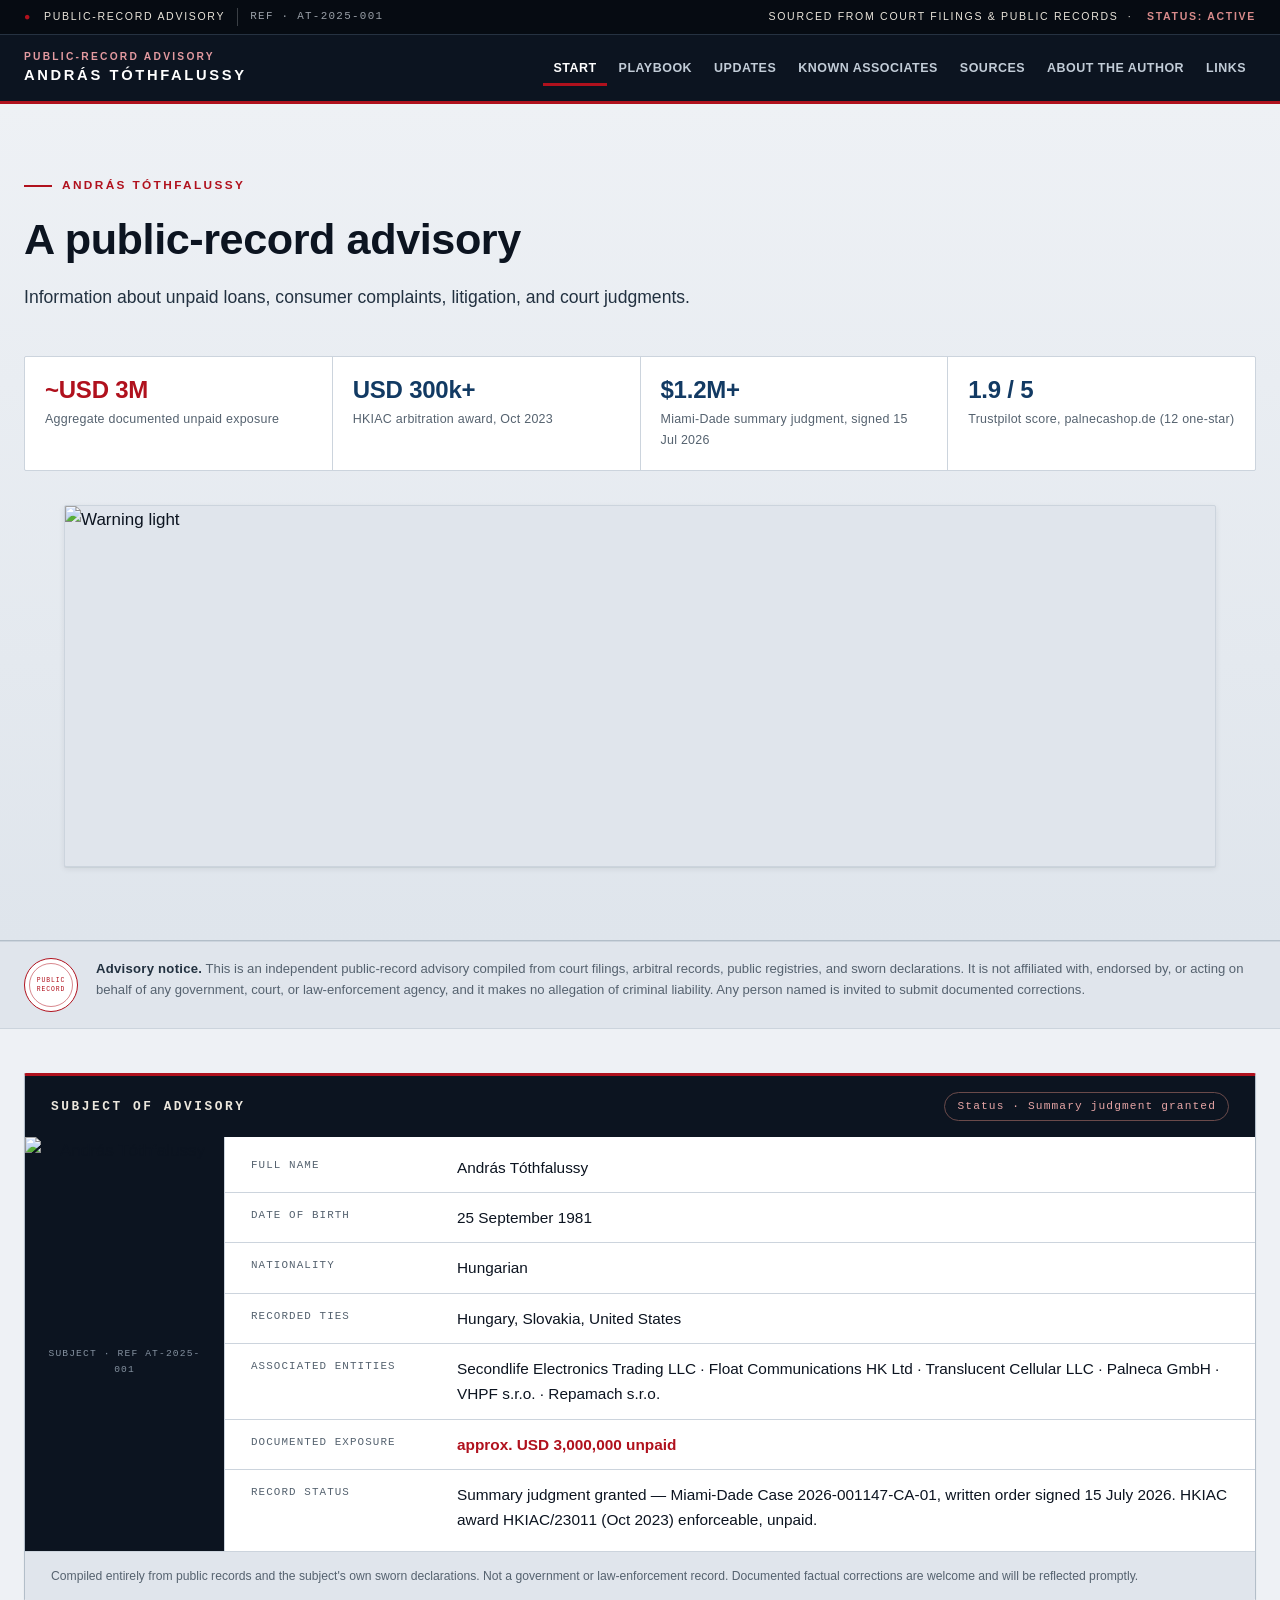
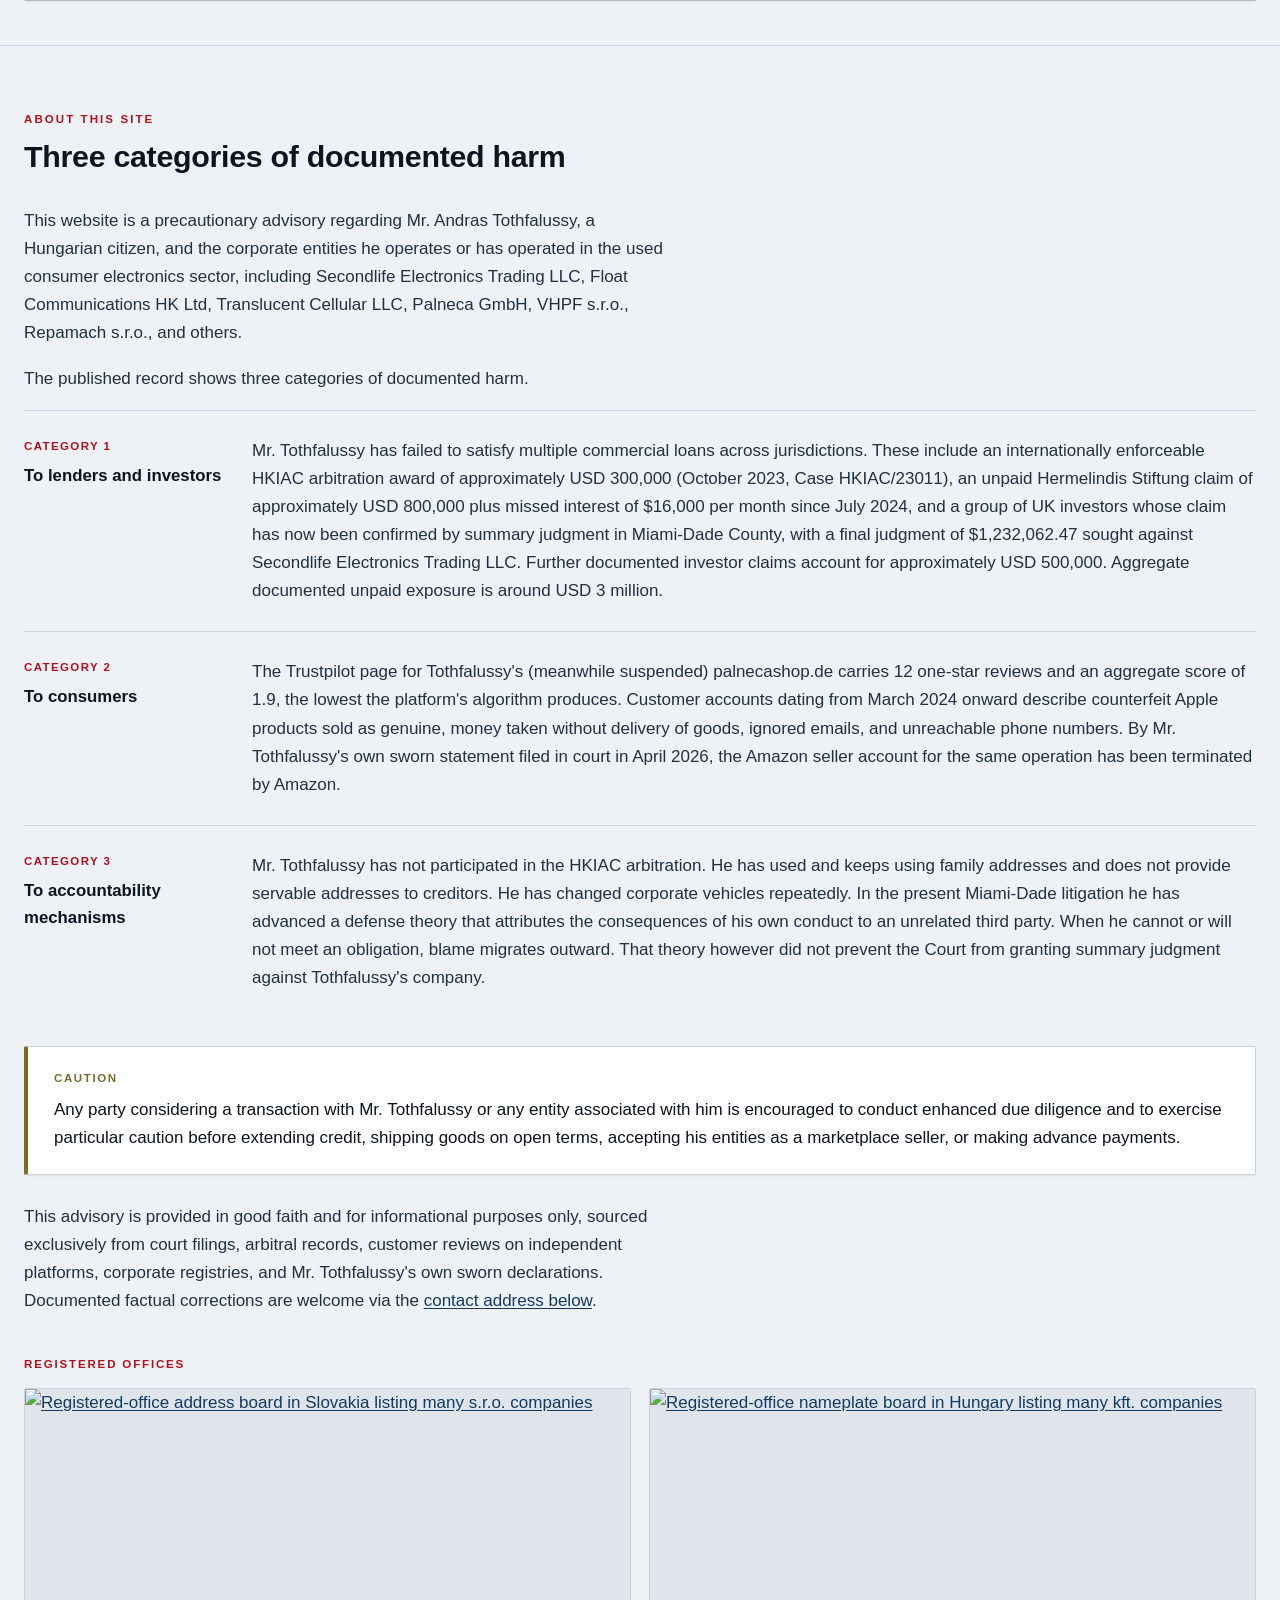
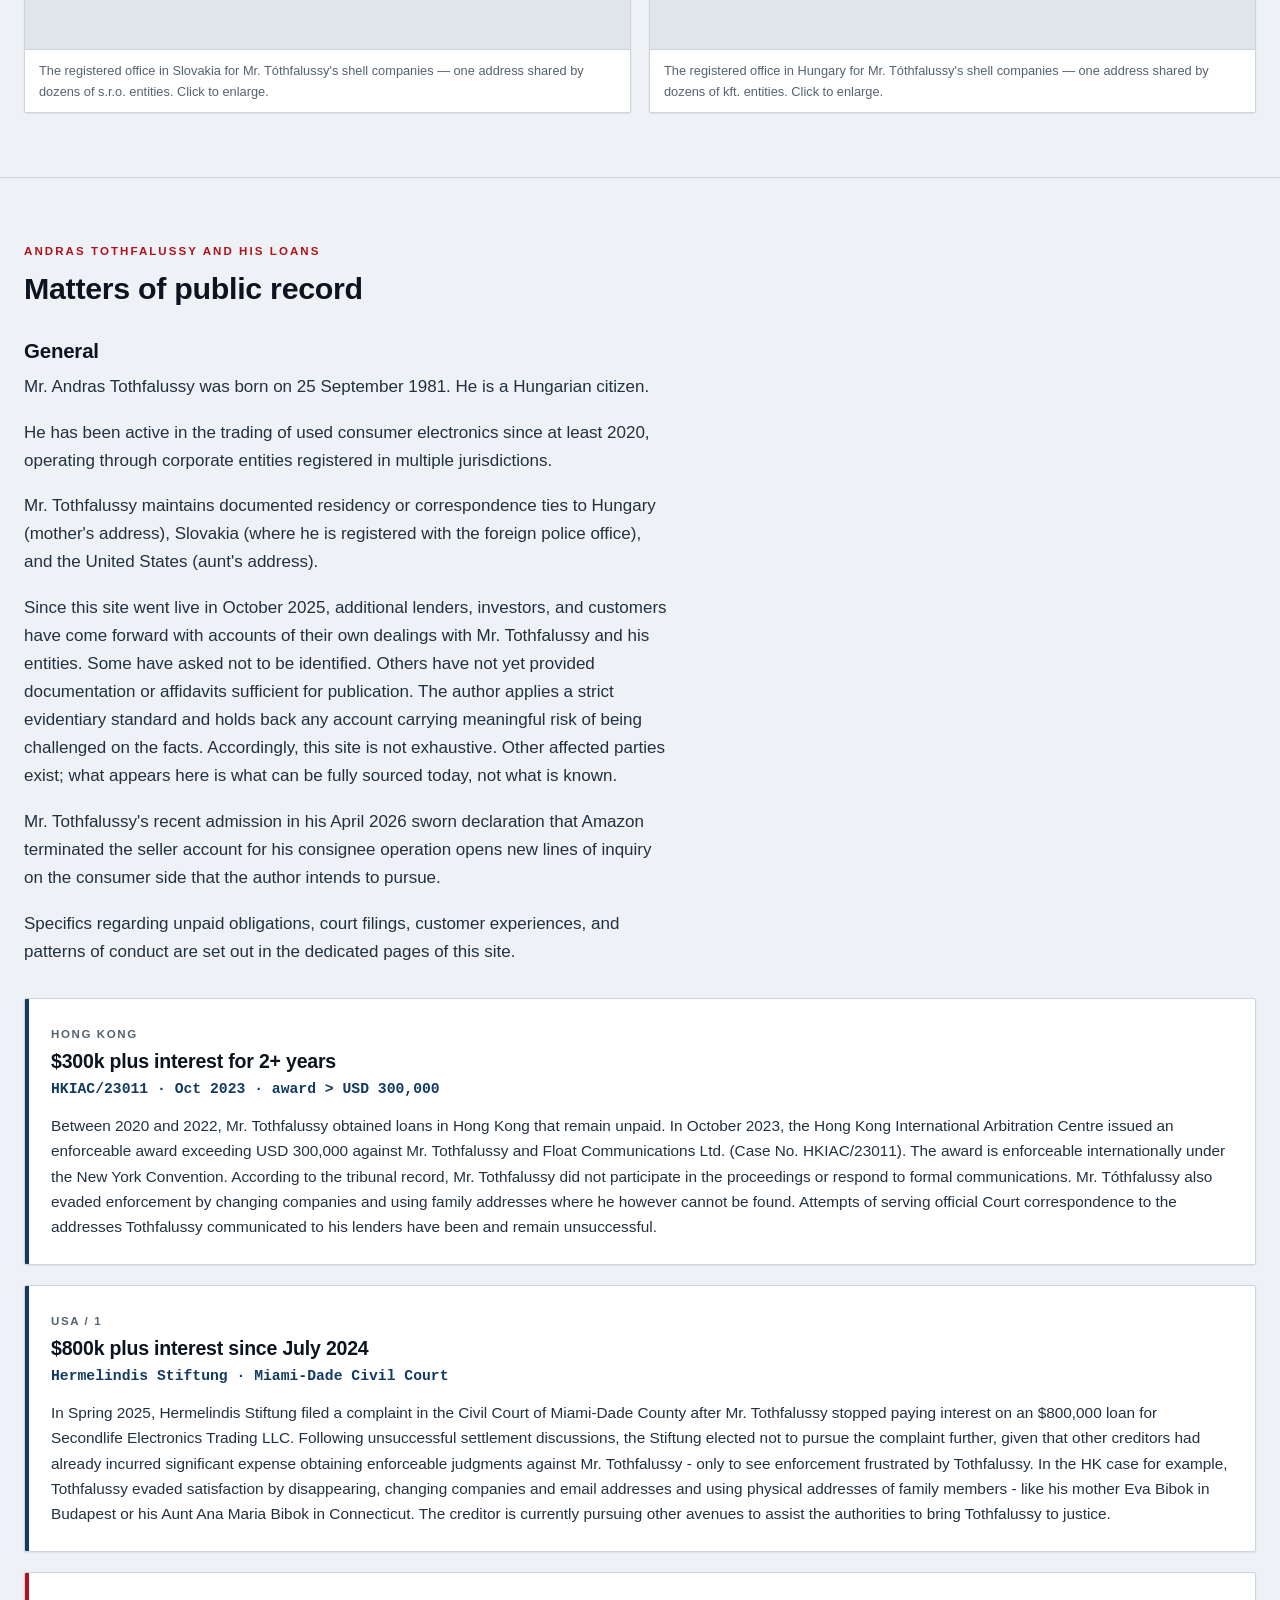
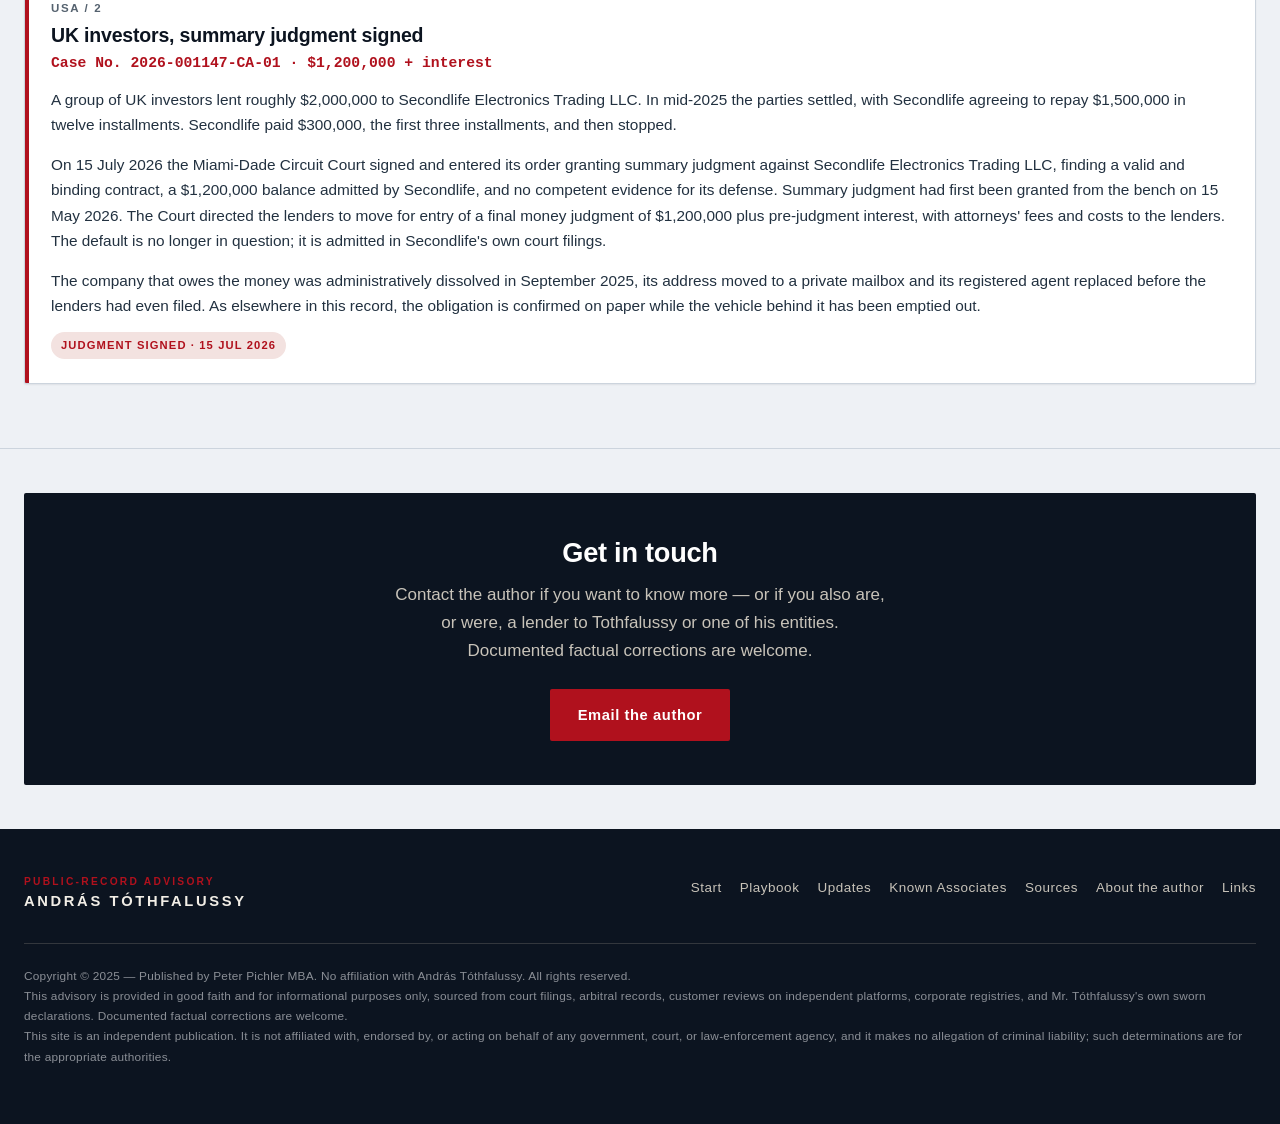
==== commit ff7f575f: "Add files via upload" ====
--- a/index.html
+++ b/index.html
@@ -32,6 +32,7 @@
     <button class="nav-toggle" aria-label="Menu" aria-controls="primary-nav" aria-expanded="false"><span></span></button>
     <nav class="nav" id="primary-nav" aria-label="Primary">
       <a href="index.html" aria-current="page">Start</a>
+      <a href="playbook/">Playbook</a>
       <a href="updates/">Updates</a>
       <a href="known-associates/">Known Associates</a>
       <a href="sources/">Sources</a>
@@ -214,68 +215,6 @@
     </div>
   </section>
 
-  <!-- THE PATTERN -->
-  <section class="section">
-    <div class="wrap">
-      <div class="section-head">
-        <p class="eyebrow">The pattern</p>
-        <h2>One playbook, run more than once</h2>
-      </div>
-
-      <div class="playbook-intro">
-        <p>Read case by case, each dispute looks like an isolated commercial failure. Read together, the same sequence repeats. It ran to its end in Hong Kong. It is now well advanced with Secondlife Electronics Trading LLC &mdash; the company was already dismantled on the public record before the UK lenders even filed. Once the steps are named, the next ones are not hard to anticipate.</p>
-      </div>
-
-      <div class="cycle">
-        <div class="step"><div class="num">STEP 1</div><h4>Take the money</h4><p>Raise loans or investment on the representation that the business is doing well.</p></div>
-        <div class="step"><div class="num">STEP 2</div><h4>Stop paying</h4><p>Default on interest or installments; earlier obligations go unmet while new financing is sought.</p></div>
-        <div class="step"><div class="num">STEP 3</div><h4>Blame someone else</h4><p>Attribute the consequences to an outside party &mdash; a third party, an &ldquo;agent,&rdquo; a supplier, a reviewer.</p></div>
-        <div class="step"><div class="num">STEP 4</div><h4>Hollow out the vehicle</h4><p>Move the address to a private mailbox, swap the registered agent, let the company be dissolved.</p></div>
-        <div class="step"><div class="num">STEP 5</div><h4>Become unservable</h4><p>Use family addresses, change companies and emails, decline to participate in proceedings.</p></div>
-        <div class="step"><div class="num">STEP 6</div><h4>Paper without collection</h4><p>An award or judgment is confirmed on paper &mdash; attached to an empty shell &mdash; and stays unpaid.</p></div>
-      </div>
-
-      <div class="pattern-cases">
-        <div class="pcol">
-          <div class="phead">
-            <h3>Hong Kong · Float Communications</h3>
-            <span class="status done">Completed · unpaid</span>
-          </div>
-          <p class="sub">2020&ndash;2023 · the full sequence</p>
-          <ol>
-            <li>Loans obtained in Hong Kong between 2020 and 2022.</li>
-            <li>Payments stop; the obligation is left unmet.</li>
-            <li>No participation in the HKIAC arbitration or response to formal communications.</li>
-            <li>Companies changed and family addresses used; correspondence cannot be served.</li>
-            <li>October 2023: an enforceable award exceeding USD 300,000 issued (Case HKIAC/23011).</li>
-            <li>Enforceable internationally under the New York Convention since 2023 &mdash; and still unpaid.</li>
-          </ol>
-        </div>
-
-        <div class="pcol">
-          <div class="phead">
-            <h3>Secondlife Electronics Trading LLC</h3>
-            <span class="status progress">In progress</span>
-          </div>
-          <p class="sub">2025&ndash;2026 · the same steps, one behind</p>
-          <ol>
-            <li>Roughly USD 2,000,000 borrowed from UK investors; settlement to repay $1,500,000.</li>
-            <li>$300,000 paid &mdash; the first three installments &mdash; then payments stop.</li>
-            <li>The consequences are attributed to a third party, named as the lenders&rsquo; &ldquo;agent.&rdquo;</li>
-            <li>Aug 2024&ndash;Apr 2025: address moved to a Largo private mailbox; registered agent swapped out.</li>
-            <li>26 September 2025: administratively dissolved &mdash; months before the lenders filed in January 2026.</li>
-            <li>15 May 2026: summary judgment granted against the emptied company; $1,232,062.47 sought.</li>
-          </ol>
-        </div>
-      </div>
-
-      <div class="forecast">
-        <div class="callout-label">What the documented pattern suggests</div>
-        <p>The sequence has run to its end once and is now well advanced a second time. On the public record, the steps that come after the ones already taken with Secondlife are the steps the pattern has produced before: the judgment is left unpaid; enforcement meets changed addresses and unservable family contacts; responsibility is attributed to others; and the activity is carried forward through a fresh corporate vehicle while the old one is left as an empty shell.</p>
-        <p class="hedge">This is analysis of a repeating, fully sourced pattern drawn from the public record &mdash; not an allegation about Mr. Tothfalussy&rsquo;s intentions, which are for him to state and for the courts and the authorities to weigh.</p>
-      </div>
-    </div>
-  </section>
 
   <!-- CONTACT -->
   <section class="section tight">
@@ -299,6 +238,7 @@
       </a>
       <nav aria-label="Footer">
         <a href="index.html">Start</a>
+      <a href="playbook/">Playbook</a>
         <a href="updates/">Updates</a>
         <a href="known-associates/">Known Associates</a>
         <a href="sources/">Sources</a>
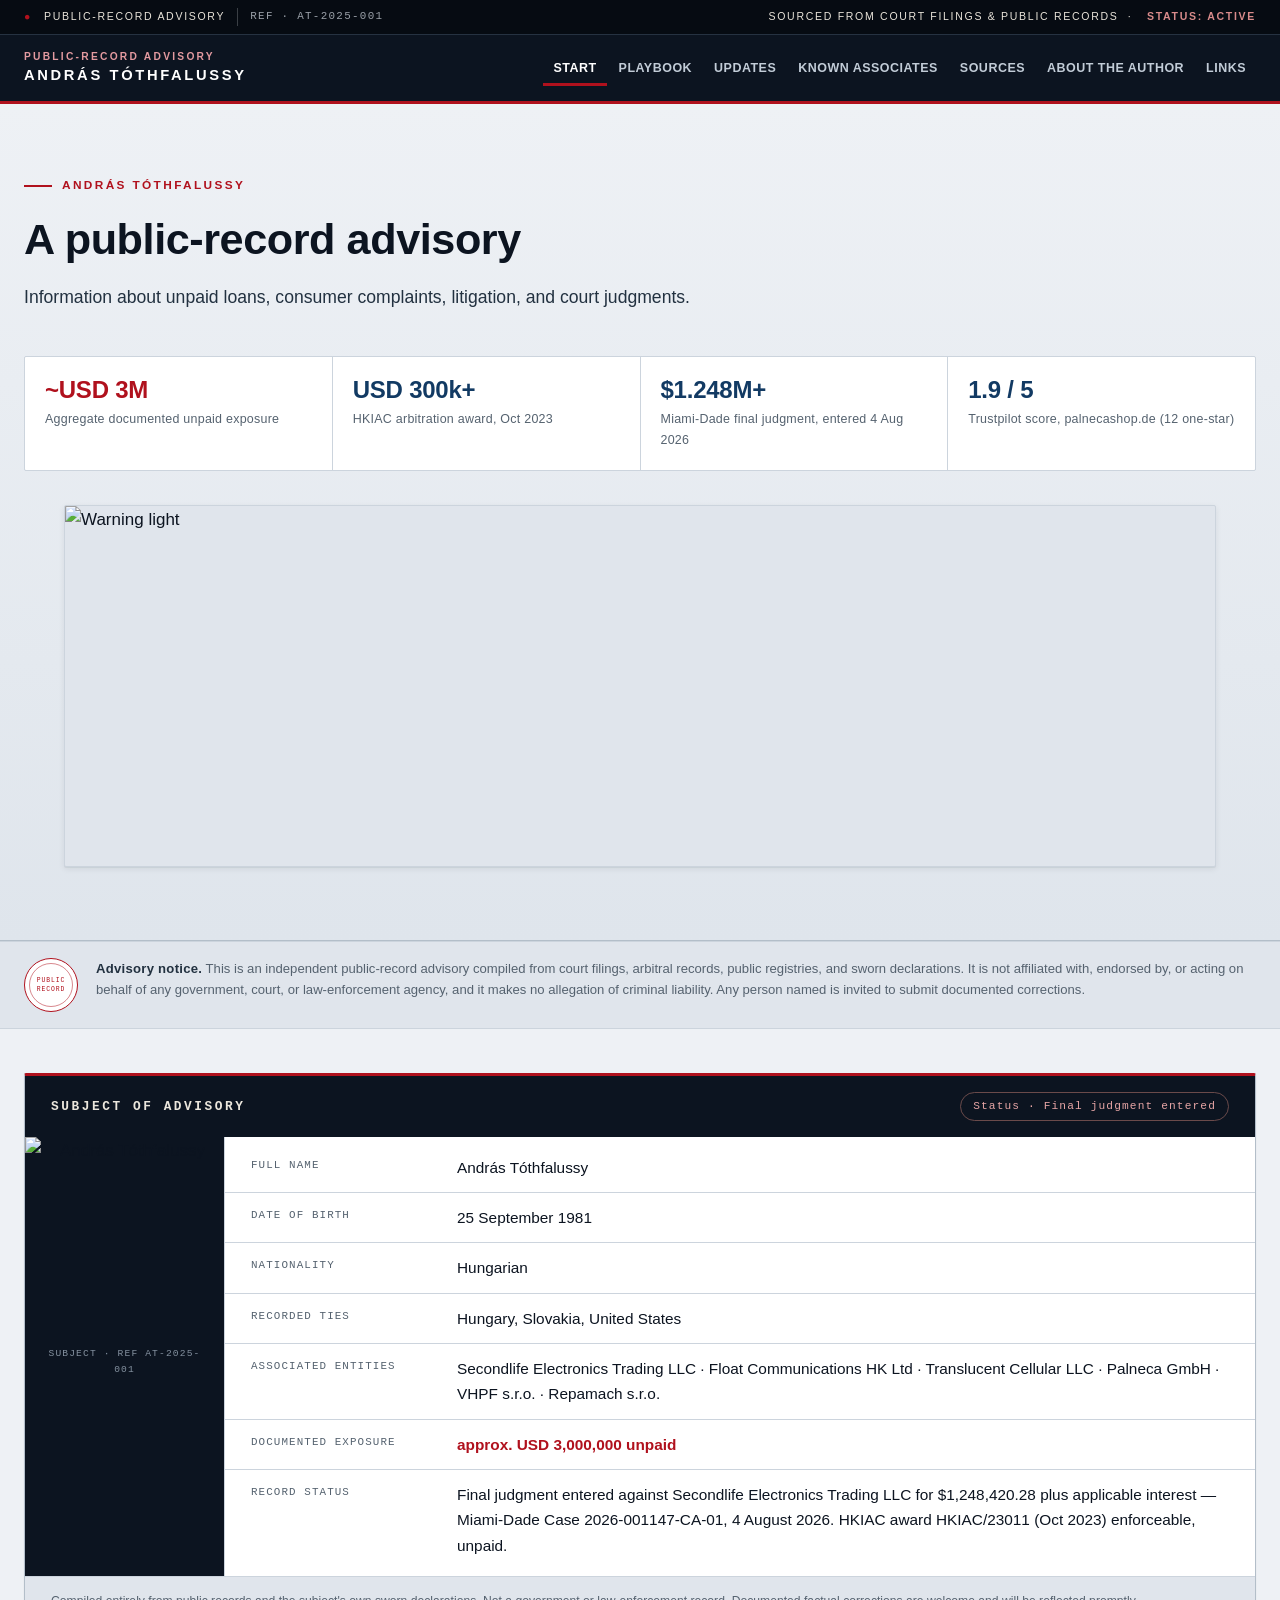
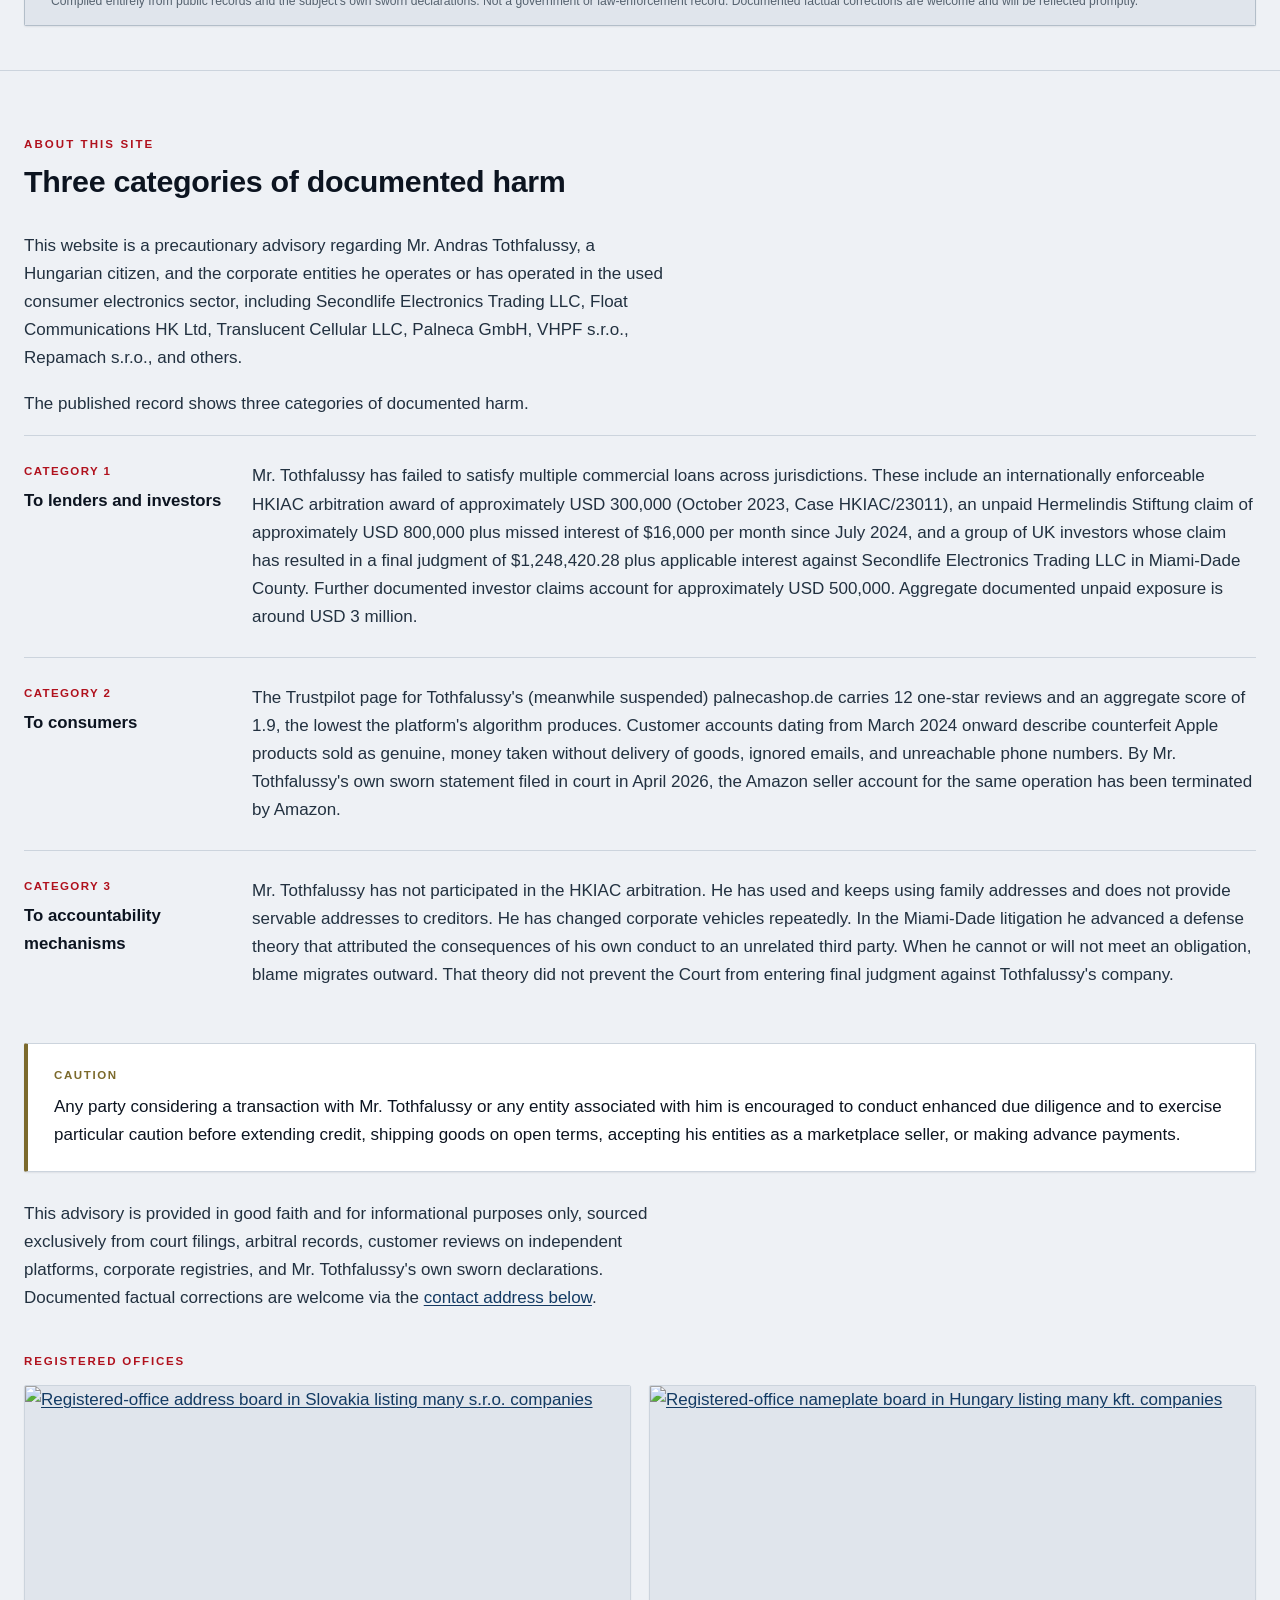
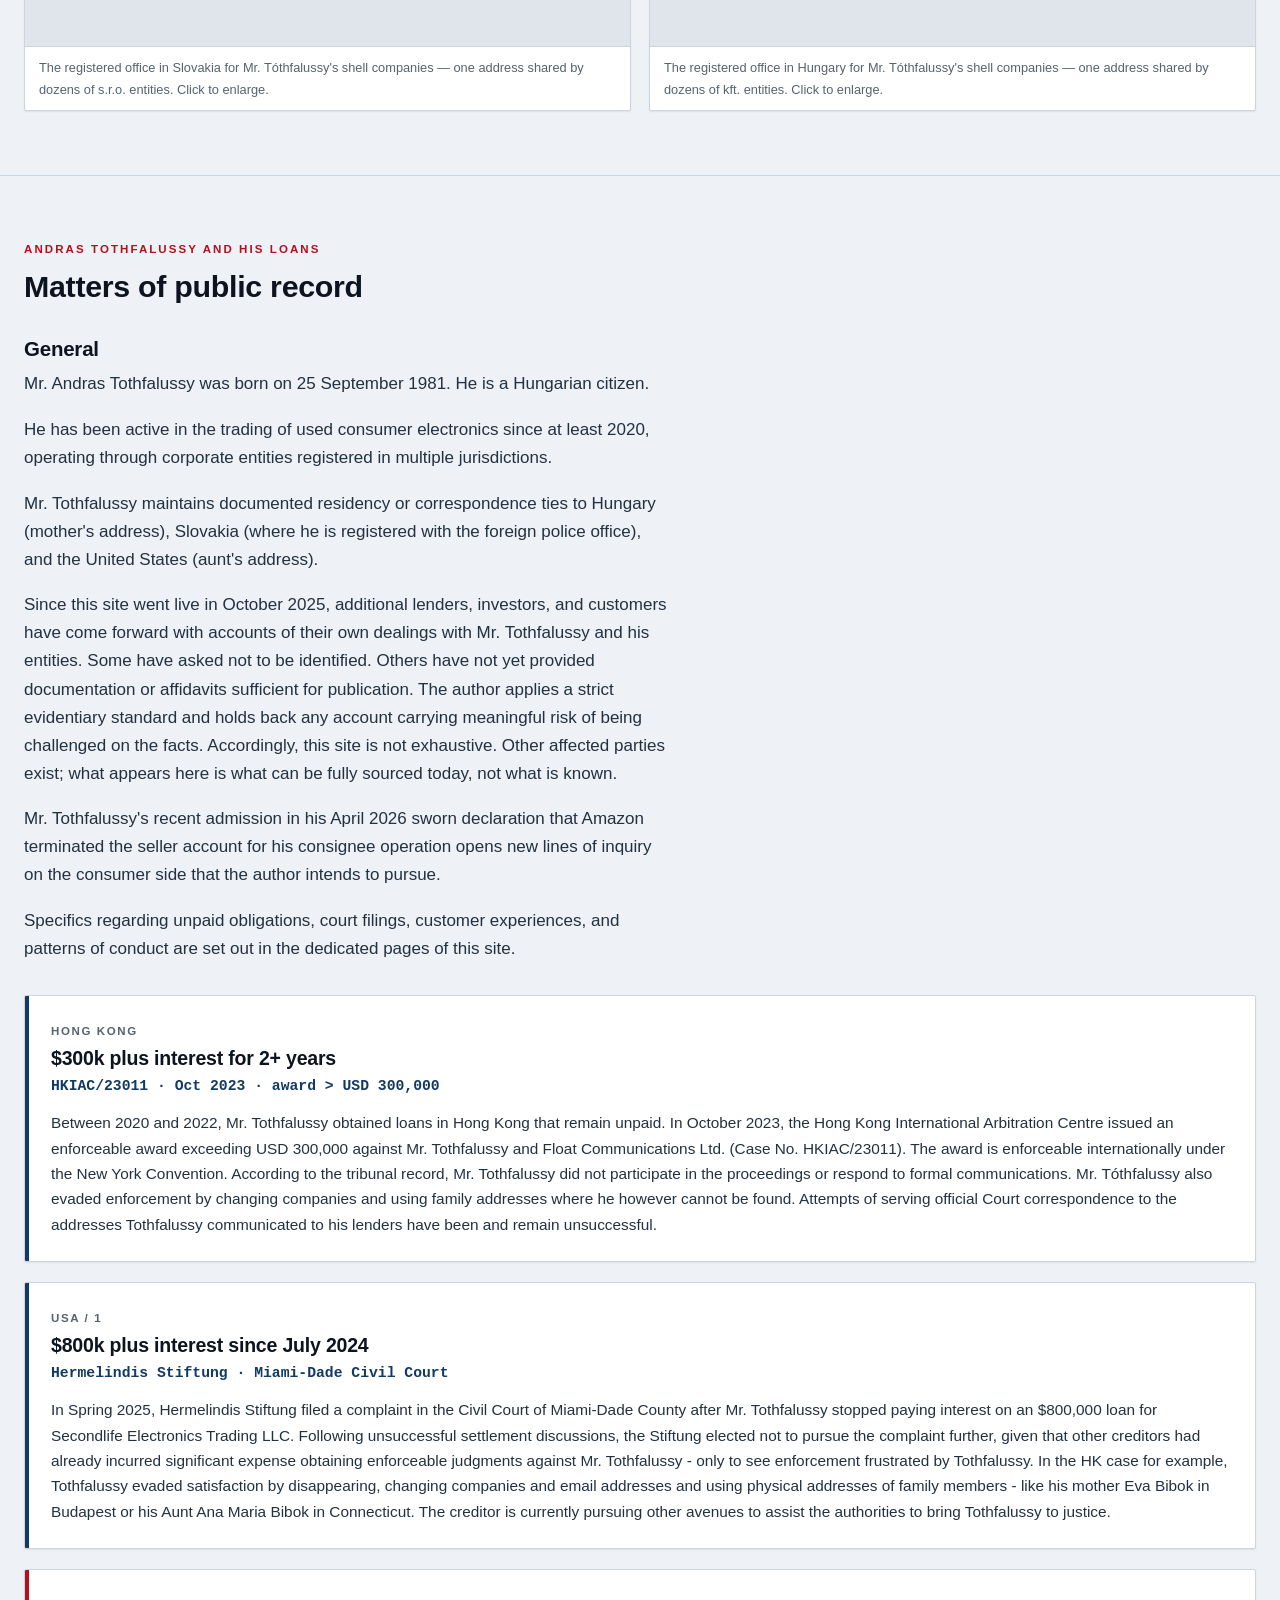
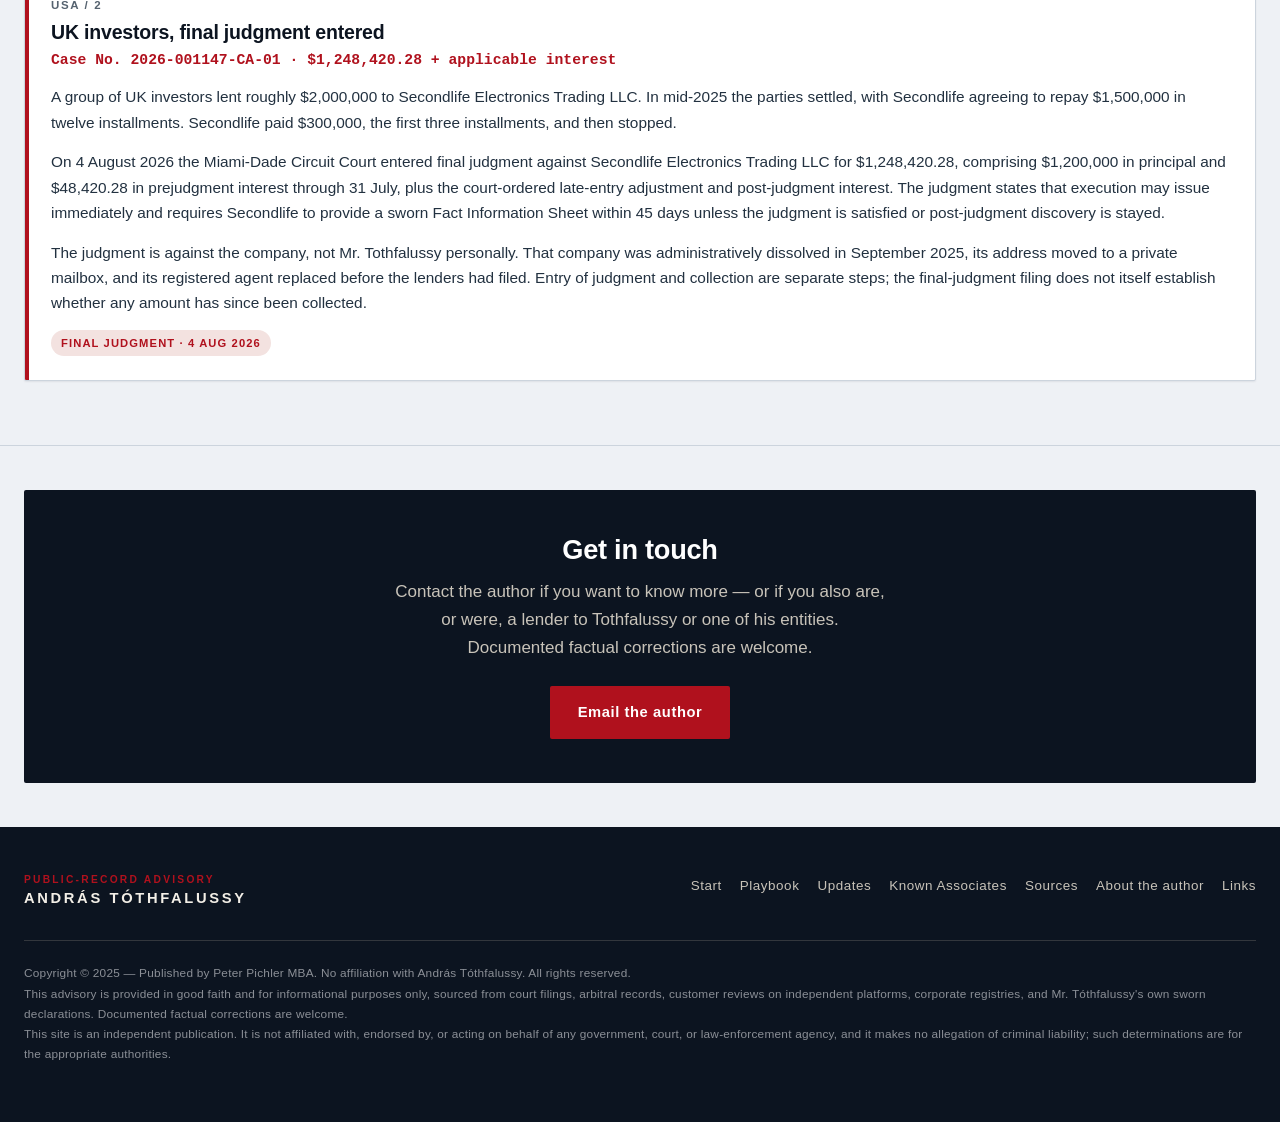
==== commit d8eabb2f: "Update site for August 2026 final judgment" ====
--- a/index.html
+++ b/index.html
@@ -4,14 +4,14 @@
 <meta charset="utf-8">
 <meta name="viewport" content="width=device-width, initial-scale=1">
 <title>Factual Information about unpaid loans by Andras Tothfalussy.</title>
-<meta name="description" content="A public-record advisory on András Tóthfalussy and his electronics-trading entities: unpaid commercial loans, a Hong Kong arbitration award, a Miami-Dade summary judgment, and documented consumer complaints. Sourced from court filings and public records.">
+<meta name="description" content="A public-record advisory on András Tóthfalussy and his electronics-trading entities: unpaid commercial loans, a Hong Kong arbitration award, a Miami-Dade final judgment, and documented consumer complaints. Sourced from court filings and public records.">
 <meta name="robots" content="index,follow">
 <meta property="og:type" content="website">
 <meta property="og:title" content="András Tóthfalussy — Public-Record Advisory">
 <meta property="og:description" content="Documented, sourced information on unpaid loans, litigation, and consumer complaints connected to András Tóthfalussy and his entities.">
 <meta property="og:url" content="https://andrastothfalussy.com/">
 <link rel="canonical" href="https://andrastothfalussy.com/">
-<link rel="stylesheet" href="assets/styles.css?v=3">
+<link rel="stylesheet" href="assets/styles.css?v=4">
 </head>
 <body>
 <a class="skip-link" href="#main">Skip to content</a>
@@ -61,8 +61,8 @@
           <div class="l">HKIAC arbitration award, Oct 2023</div>
         </div>
         <div class="stat" role="listitem">
-          <div class="n">$1.2M+</div>
-          <div class="l">Miami-Dade summary judgment, signed 15 Jul 2026</div>
+          <div class="n">$1.248M+</div>
+          <div class="l">Miami-Dade final judgment, entered 4 Aug 2026</div>
         </div>
         <div class="stat" role="listitem">
           <div class="n">1.9 / 5</div>
@@ -90,7 +90,7 @@
       <div class="dossier">
         <div class="dossier-head">
           <span class="dh-title">Subject of advisory</span>
-          <span class="dh-status">Status · Summary judgment granted</span>
+          <span class="dh-status">Status · Final judgment entered</span>
         </div>
         <div class="dossier-body">
           <div class="dossier-photo photo-cell">
@@ -104,7 +104,7 @@
             <div class="drow"><div class="dk">Recorded ties</div><div class="dv">Hungary, Slovakia, United States</div></div>
             <div class="drow"><div class="dk">Associated entities</div><div class="dv">Secondlife Electronics Trading LLC · Float Communications HK Ltd · Translucent Cellular LLC · Palneca GmbH · VHPF s.r.o. · Repamach s.r.o.</div></div>
             <div class="drow"><div class="dk">Documented exposure</div><div class="dv flag">approx. USD 3,000,000 unpaid</div></div>
-            <div class="drow"><div class="dk">Record status</div><div class="dv">Summary judgment granted — Miami-Dade Case 2026-001147-CA-01, written order signed 15 July 2026. HKIAC award HKIAC/23011 (Oct 2023) enforceable, unpaid.</div></div>
+            <div class="drow"><div class="dk">Record status</div><div class="dv">Final judgment entered against Secondlife Electronics Trading LLC for $1,248,420.28 plus applicable interest — Miami-Dade Case 2026-001147-CA-01, 4 August 2026. HKIAC award HKIAC/23011 (Oct 2023) enforceable, unpaid.</div></div>
           </div>
         </div>
         <div class="dossier-foot">Compiled entirely from public records and the subject's own sworn declarations. Not a government or law-enforcement record. Documented factual corrections are welcome and will be reflected promptly.</div>
@@ -127,7 +127,7 @@
 
       <div class="cat">
         <div class="cat-label"><small>Category 1</small>To lenders and investors</div>
-        <p>Mr. Tothfalussy has failed to satisfy multiple commercial loans across jurisdictions. These include an internationally enforceable HKIAC arbitration award of approximately USD 300,000 (October 2023, Case HKIAC/23011), an unpaid Hermelindis Stiftung claim of approximately USD 800,000 plus missed interest of $16,000 per month since July 2024, and a group of UK investors whose claim has now been confirmed by summary judgment in Miami-Dade County, with a final judgment of $1,232,062.47 sought against Secondlife Electronics Trading LLC. Further documented investor claims account for approximately USD 500,000. Aggregate documented unpaid exposure is around USD 3 million.</p>
+        <p>Mr. Tothfalussy has failed to satisfy multiple commercial loans across jurisdictions. These include an internationally enforceable HKIAC arbitration award of approximately USD 300,000 (October 2023, Case HKIAC/23011), an unpaid Hermelindis Stiftung claim of approximately USD 800,000 plus missed interest of $16,000 per month since July 2024, and a group of UK investors whose claim has resulted in a final judgment of $1,248,420.28 plus applicable interest against Secondlife Electronics Trading LLC in Miami-Dade County. Further documented investor claims account for approximately USD 500,000. Aggregate documented unpaid exposure is around USD 3 million.</p>
       </div>
 
       <div class="cat">
@@ -137,7 +137,7 @@
 
       <div class="cat">
         <div class="cat-label"><small>Category 3</small>To accountability mechanisms</div>
-        <p>Mr. Tothfalussy has not participated in the HKIAC arbitration. He has used and keeps using family addresses and does not provide servable addresses to creditors. He has changed corporate vehicles repeatedly. In the present Miami-Dade litigation he has advanced a defense theory that attributes the consequences of his own conduct to an unrelated third party. When he cannot or will not meet an obligation, blame migrates outward. That theory however did not prevent the Court from granting summary judgment against Tothfalussy's company.</p>
+        <p>Mr. Tothfalussy has not participated in the HKIAC arbitration. He has used and keeps using family addresses and does not provide servable addresses to creditors. He has changed corporate vehicles repeatedly. In the Miami-Dade litigation he advanced a defense theory that attributed the consequences of his own conduct to an unrelated third party. When he cannot or will not meet an obligation, blame migrates outward. That theory did not prevent the Court from entering final judgment against Tothfalussy's company.</p>
       </div>
 
       <div class="callout">
@@ -204,12 +204,12 @@
 
         <article class="case win">
           <div class="jur">USA / 2</div>
-          <h3>UK investors, summary judgment signed</h3>
-          <div class="amount">Case No. 2026-001147-CA-01 · $1,200,000 + interest</div>
+          <h3>UK investors, final judgment entered</h3>
+          <div class="amount">Case No. 2026-001147-CA-01 · $1,248,420.28 + applicable interest</div>
           <p>A group of UK investors lent roughly $2,000,000 to Secondlife Electronics Trading LLC. In mid-2025 the parties settled, with Secondlife agreeing to repay $1,500,000 in twelve installments. Secondlife paid $300,000, the first three installments, and then stopped.</p>
-          <p>On 15 July 2026 the Miami-Dade Circuit Court signed and entered its order granting summary judgment against Secondlife Electronics Trading LLC, finding a valid and binding contract, a $1,200,000 balance admitted by Secondlife, and no competent evidence for its defense. Summary judgment had first been granted from the bench on 15 May 2026. The Court directed the lenders to move for entry of a final money judgment of $1,200,000 plus pre-judgment interest, with attorneys' fees and costs to the lenders. The default is no longer in question; it is admitted in Secondlife's own court filings.</p>
-          <p>The company that owes the money was administratively dissolved in September 2025, its address moved to a private mailbox and its registered agent replaced before the lenders had even filed. As elsewhere in this record, the obligation is confirmed on paper while the vehicle behind it has been emptied out.</p>
-          <span class="badge">Judgment signed · 15 Jul 2026</span>
+          <p>On 4 August 2026 the Miami-Dade Circuit Court entered final judgment against Secondlife Electronics Trading LLC for $1,248,420.28, comprising $1,200,000 in principal and $48,420.28 in prejudgment interest through 31 July, plus the court-ordered late-entry adjustment and post-judgment interest. The judgment states that execution may issue immediately and requires Secondlife to provide a sworn Fact Information Sheet within 45 days unless the judgment is satisfied or post-judgment discovery is stayed.</p>
+          <p>The judgment is against the company, not Mr. Tothfalussy personally. That company was administratively dissolved in September 2025, its address moved to a private mailbox, and its registered agent replaced before the lenders had filed. Entry of judgment and collection are separate steps; the final-judgment filing does not itself establish whether any amount has since been collected.</p>
+          <span class="badge">Final judgment · 4 Aug 2026</span>
         </article>
       </div>
     </div>
@@ -254,6 +254,6 @@
   </div>
 </footer>
 
-<script src="assets/app.js?v=3"></script>
+<script src="assets/app.js?v=4"></script>
 </body>
 </html>
--- a/assets/styles.css
+++ b/assets/styles.css
@@ -559,3 +559,9 @@
 
 /* wider content column so large screens aren't mostly margin */
 :root { --wrap: 1400px; }
+
+/* mobile: stop the dossier status pill from overflowing sideways */
+@media (max-width: 720px) {
+  .dossier-head { flex-direction: column; align-items: flex-start; gap: 10px; }
+  .dossier-head .dh-status { white-space: normal; }
+}
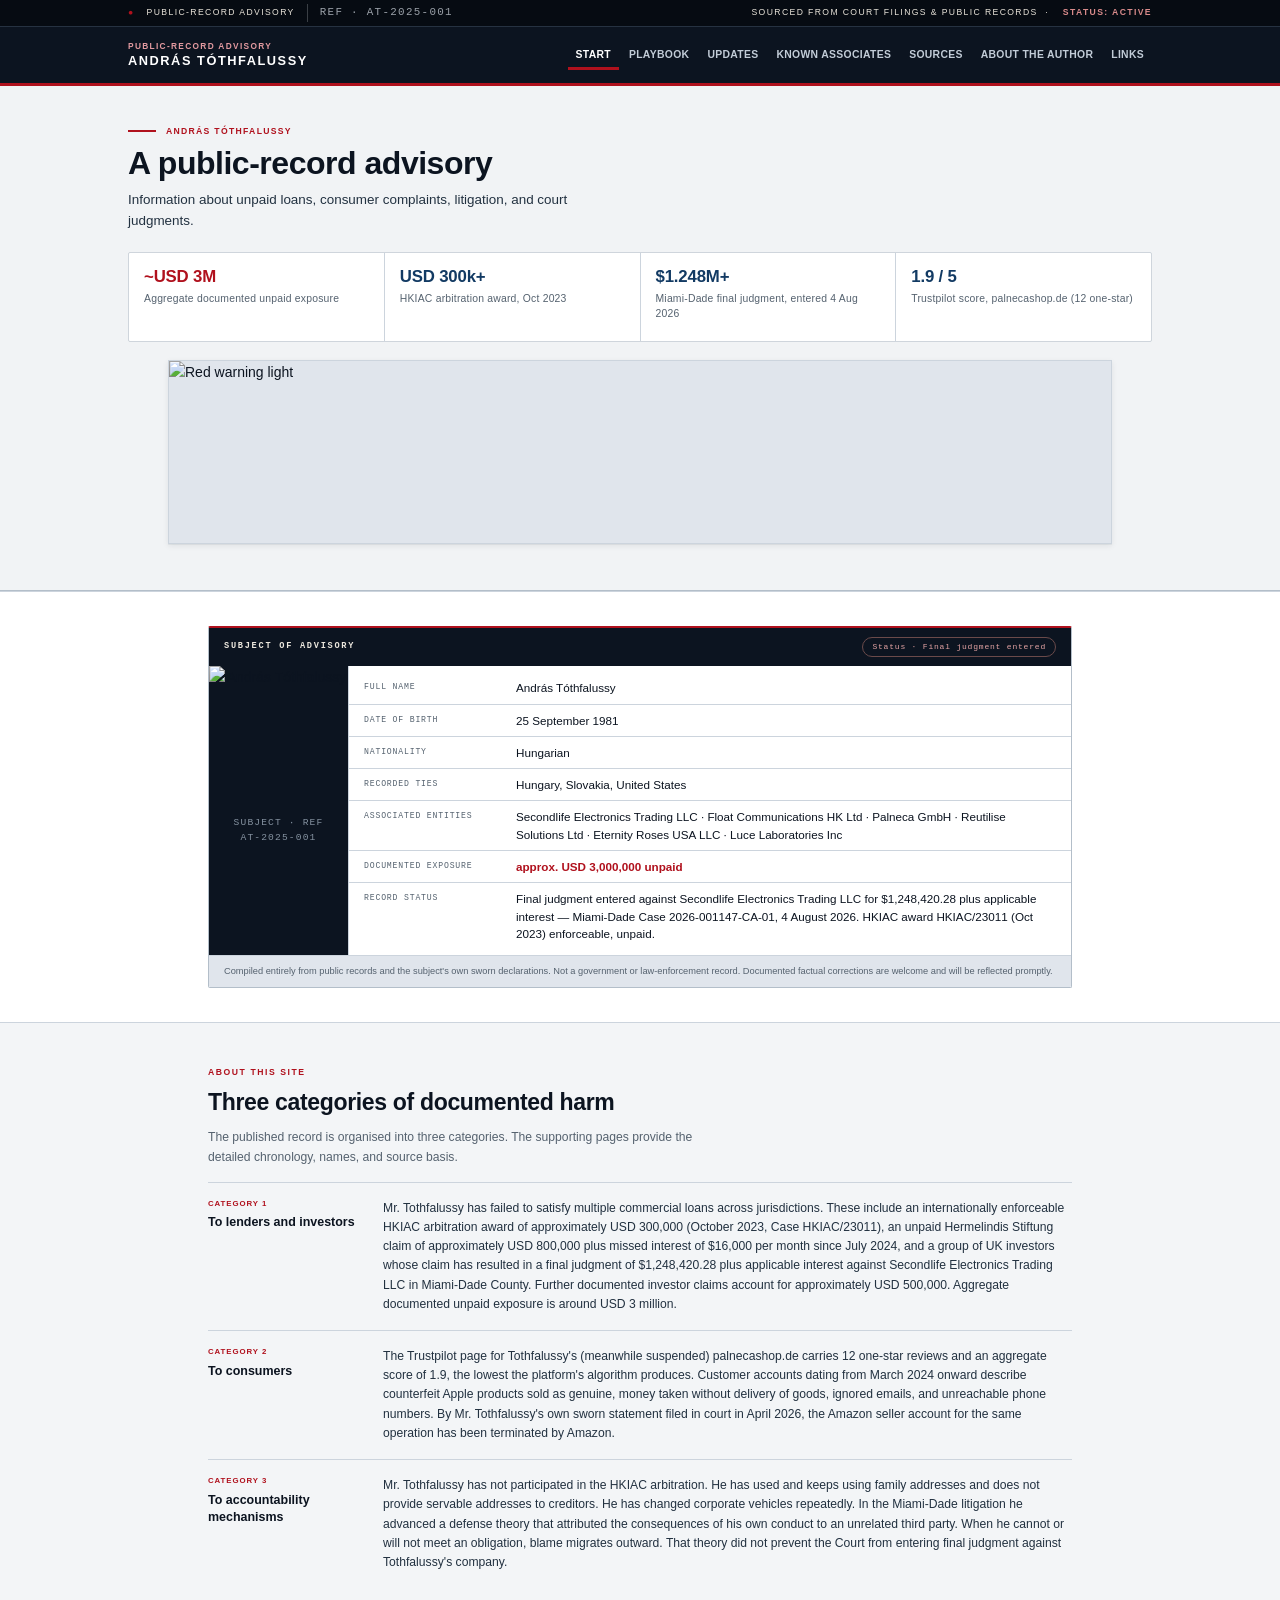
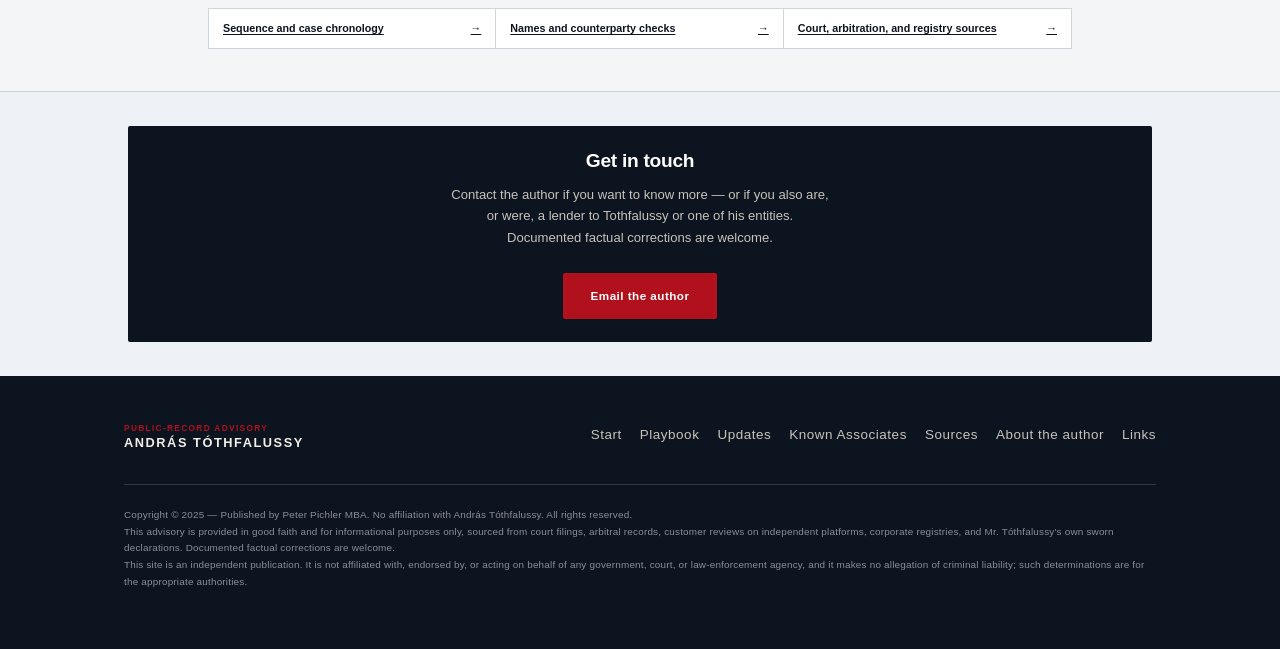
==== commit 70029bf4: "Publish compact evidence-led site redesign" ====
--- a/index.html
+++ b/index.html
@@ -3,15 +3,15 @@
 <head>
 <meta charset="utf-8">
 <meta name="viewport" content="width=device-width, initial-scale=1">
-<title>Factual Information about unpaid loans by Andras Tothfalussy.</title>
-<meta name="description" content="A public-record advisory on András Tóthfalussy and his electronics-trading entities: unpaid commercial loans, a Hong Kong arbitration award, a Miami-Dade final judgment, and documented consumer complaints. Sourced from court filings and public records.">
+<title>András Tóthfalussy — Judgment, Arbitration Award &amp; Public Records</title>
+<meta name="description" content="Before doing business with András Tóthfalussy, review the public record: a USD 300,000+ HKIAC award, a USD 1,248,420.28 Miami-Dade final judgment against Secondlife, and approximately USD 3 million in documented unpaid exposure.">
 <meta name="robots" content="index,follow">
 <meta property="og:type" content="website">
-<meta property="og:title" content="András Tóthfalussy — Public-Record Advisory">
-<meta property="og:description" content="Documented, sourced information on unpaid loans, litigation, and consumer complaints connected to András Tóthfalussy and his entities.">
+<meta property="og:title" content="Before Doing Business with András Tóthfalussy, Read the Record">
+<meta property="og:description" content="A USD 300,000+ HKIAC award, a USD 1,248,420.28 Miami-Dade final judgment against Secondlife, and approximately USD 3 million in documented unpaid exposure.">
 <meta property="og:url" content="https://andrastothfalussy.com/">
 <link rel="canonical" href="https://andrastothfalussy.com/">
-<link rel="stylesheet" href="assets/styles.css?v=4">
+<link rel="stylesheet" href="assets/styles.css?v=9">
 </head>
 <body>
 <a class="skip-link" href="#main">Skip to content</a>
@@ -45,7 +45,7 @@
 <main id="main">
 
   <!-- HERO -->
-  <section class="hero">
+  <section class="hero home-hero">
     <div class="wrap">
       <p class="eyebrow">András Tóthfalussy</p>
       <h1>A public-record advisory</h1>
@@ -71,21 +71,13 @@
       </div>
 
       <figure class="hero-media">
-        <img referrerpolicy="no-referrer" src="https://img1.wsimg.com/isteam/ip/2100d21b-e127-4a3e-bcf2-34ad57596795/Screenshot%202025-10-08%20at%204.30.51%E2%80%AFPM.png/:/rs=w:1200" alt="Warning light" loading="eager">
+        <img referrerpolicy="no-referrer" src="https://img1.wsimg.com/isteam/ip/2100d21b-e127-4a3e-bcf2-34ad57596795/Screenshot%202025-10-08%20at%204.30.51%E2%80%AFPM.png/:/rs=w:1200" alt="Red warning light" loading="eager">
       </figure>
     </div>
   </section>
 
-  <!-- ADVISORY NOTICE -->
-  <div class="notice-band">
-    <div class="wrap">
-      <div class="seal seal-sm"><span>Public Record</span></div>
-      <p><strong>Advisory notice.</strong> This is an independent public-record advisory compiled from court filings, arbitral records, public registries, and sworn declarations. It is not affiliated with, endorsed by, or acting on behalf of any government, court, or law-enforcement agency, and it makes no allegation of criminal liability. Any person named is invited to submit documented corrections.</p>
-    </div>
-  </div>
-
   <!-- SUBJECT DOSSIER -->
-  <section class="section tight">
+  <section class="section tight subject-section">
     <div class="wrap">
       <div class="dossier">
         <div class="dossier-head">
@@ -102,7 +94,7 @@
             <div class="drow"><div class="dk">Date of birth</div><div class="dv">25 September 1981</div></div>
             <div class="drow"><div class="dk">Nationality</div><div class="dv">Hungarian</div></div>
             <div class="drow"><div class="dk">Recorded ties</div><div class="dv">Hungary, Slovakia, United States</div></div>
-            <div class="drow"><div class="dk">Associated entities</div><div class="dv">Secondlife Electronics Trading LLC · Float Communications HK Ltd · Translucent Cellular LLC · Palneca GmbH · VHPF s.r.o. · Repamach s.r.o.</div></div>
+            <div class="drow"><div class="dk">Associated entities</div><div class="dv">Secondlife Electronics Trading LLC · Float Communications HK Ltd · Palneca GmbH · Reutilise Solutions Ltd · Eternity Roses USA LLC · Luce Laboratories Inc</div></div>
             <div class="drow"><div class="dk">Documented exposure</div><div class="dv flag">approx. USD 3,000,000 unpaid</div></div>
             <div class="drow"><div class="dk">Record status</div><div class="dv">Final judgment entered against Secondlife Electronics Trading LLC for $1,248,420.28 plus applicable interest — Miami-Dade Case 2026-001147-CA-01, 4 August 2026. HKIAC award HKIAC/23011 (Oct 2023) enforceable, unpaid.</div></div>
           </div>
@@ -113,17 +105,13 @@
   </section>
 
   <!-- ABOUT THIS SITE -->
-  <section class="section">
+  <section class="section home-categories" id="about-this-site">
     <div class="wrap">
       <div class="section-head">
         <p class="eyebrow">About this site</p>
         <h2>Three categories of documented harm</h2>
       </div>
-
-      <div class="prose">
-        <p>This website is a precautionary advisory regarding Mr. Andras Tothfalussy, a Hungarian citizen, and the corporate entities he operates or has operated in the used consumer electronics sector, including Secondlife Electronics Trading LLC, Float Communications HK Ltd, Translucent Cellular LLC, Palneca GmbH, VHPF s.r.o., Repamach s.r.o., and others.</p>
-        <p>The published record shows three categories of documented harm.</p>
-      </div>
+      <p class="category-intro">The published record is organised into three categories. The supporting pages provide the detailed chronology, names, and source basis.</p>
 
       <div class="cat">
         <div class="cat-label"><small>Category 1</small>To lenders and investors</div>
@@ -140,78 +128,11 @@
         <p>Mr. Tothfalussy has not participated in the HKIAC arbitration. He has used and keeps using family addresses and does not provide servable addresses to creditors. He has changed corporate vehicles repeatedly. In the Miami-Dade litigation he advanced a defense theory that attributed the consequences of his own conduct to an unrelated third party. When he cannot or will not meet an obligation, blame migrates outward. That theory did not prevent the Court from entering final judgment against Tothfalussy's company.</p>
       </div>
 
-      <div class="callout">
-        <div class="callout-label">Caution</div>
-        <p>Any party considering a transaction with Mr. Tothfalussy or any entity associated with him is encouraged to conduct enhanced due diligence and to exercise particular caution before extending credit, shipping goods on open terms, accepting his entities as a marketplace seller, or making advance payments.</p>
-      </div>
-
-      <div class="prose">
-        <p>This advisory is provided in good faith and for informational purposes only, sourced exclusively from court filings, arbitral records, customer reviews on independent platforms, corporate registries, and Mr. Tothfalussy's own sworn declarations. Documented factual corrections are welcome via the <a href="mailto:psms.r.us2@gmail.com">contact address below</a>.</p>
-      </div>
-
-      <div class="figure-block">
-        <p class="fig-eyebrow">Registered offices</p>
-        <div class="figure-grid two">
-          <figure class="figure">
-            <a href="https://img1.wsimg.com/isteam/ip/2100d21b-e127-4a3e-bcf2-34ad57596795/Screenshot%202025-10-08%20at%204.24.24%E2%80%AFPM.png" target="_blank" rel="noopener">
-              <img referrerpolicy="no-referrer" src="https://img1.wsimg.com/isteam/ip/2100d21b-e127-4a3e-bcf2-34ad57596795/Screenshot%202025-10-08%20at%204.24.24%E2%80%AFPM.png/:/rs=w:1200" alt="Registered-office address board in Slovakia listing many s.r.o. companies" loading="lazy">
-            </a>
-            <figcaption>The registered office in Slovakia for Mr. Tóthfalussy's shell companies &mdash; one address shared by dozens of s.r.o. entities. Click to enlarge.</figcaption>
-          </figure>
-          <figure class="figure">
-            <a href="https://img1.wsimg.com/isteam/ip/2100d21b-e127-4a3e-bcf2-34ad57596795/IMG_4356.jpeg" target="_blank" rel="noopener">
-              <img referrerpolicy="no-referrer" src="https://img1.wsimg.com/isteam/ip/2100d21b-e127-4a3e-bcf2-34ad57596795/IMG_4356.jpeg/:/rs=w:1200" alt="Registered-office nameplate board in Hungary listing many kft. companies" loading="lazy">
-            </a>
-            <figcaption>The registered office in Hungary for Mr. Tóthfalussy's shell companies &mdash; one address shared by dozens of kft. entities. Click to enlarge.</figcaption>
-          </figure>
-        </div>
-      </div>
-    </div>
-  </section>
-
-  <!-- LOANS -->
-  <section class="section">
-    <div class="wrap">
-      <div class="section-head">
-        <p class="eyebrow">Andras Tothfalussy and his loans</p>
-        <h2>Matters of public record</h2>
-      </div>
-
-      <div class="prose">
-        <h3>General</h3>
-        <p>Mr. Andras Tothfalussy was born on 25 September 1981. He is a Hungarian citizen.</p>
-        <p>He has been active in the trading of used consumer electronics since at least 2020, operating through corporate entities registered in multiple jurisdictions.</p>
-        <p>Mr. Tothfalussy maintains documented residency or correspondence ties to Hungary (mother's address), Slovakia (where he is registered with the foreign police office), and the United States (aunt's address).</p>
-        <p>Since this site went live in October 2025, additional lenders, investors, and customers have come forward with accounts of their own dealings with Mr. Tothfalussy and his entities. Some have asked not to be identified. Others have not yet provided documentation or affidavits sufficient for publication. The author applies a strict evidentiary standard and holds back any account carrying meaningful risk of being challenged on the facts. Accordingly, this site is not exhaustive. Other affected parties exist; what appears here is what can be fully sourced today, not what is known.</p>
-        <p>Mr. Tothfalussy's recent admission in his April 2026 sworn declaration that Amazon terminated the seller account for his consignee operation opens new lines of inquiry on the consumer side that the author intends to pursue.</p>
-        <p>Specifics regarding unpaid obligations, court filings, customer experiences, and patterns of conduct are set out in the dedicated pages of this site.</p>
-      </div>
-
-      <div class="stack" style="margin-top:32px">
-        <article class="case">
-          <div class="jur">Hong Kong</div>
-          <h3>$300k plus interest for 2+ years</h3>
-          <div class="amount">HKIAC/23011 · Oct 2023 · award &gt; USD 300,000</div>
-          <p>Between 2020 and 2022, Mr. Tothfalussy obtained loans in Hong Kong that remain unpaid. In October 2023, the Hong Kong International Arbitration Centre issued an enforceable award exceeding USD 300,000 against Mr. Tothfalussy and Float Communications Ltd. (Case No. HKIAC/23011). The award is enforceable internationally under the New York Convention. According to the tribunal record, Mr. Tothfalussy did not participate in the proceedings or respond to formal communications. Mr. Tóthfalussy also evaded enforcement by changing companies and using family addresses where he however cannot be found. Attempts of serving official Court correspondence to the addresses Tothfalussy communicated to his lenders have been and remain unsuccessful.</p>
-        </article>
-
-        <article class="case">
-          <div class="jur">USA / 1</div>
-          <h3>$800k plus interest since July 2024</h3>
-          <div class="amount">Hermelindis Stiftung · Miami-Dade Civil Court</div>
-          <p>In Spring 2025, Hermelindis Stiftung filed a complaint in the Civil Court of Miami-Dade County after Mr. Tothfalussy stopped paying interest on an $800,000 loan for Secondlife Electronics Trading LLC. Following unsuccessful settlement discussions, the Stiftung elected not to pursue the complaint further, given that other creditors had already incurred significant expense obtaining enforceable judgments against Mr. Tothfalussy - only to see enforcement frustrated by Tothfalussy. In the HK case for example, Tothfalussy evaded satisfaction by disappearing, changing companies and email addresses and using physical addresses of family members - like his mother Eva Bibok in Budapest or his Aunt Ana Maria Bibok in Connecticut. The creditor is currently pursuing other avenues to assist the authorities to bring Tothfalussy to justice.</p>
-        </article>
-
-        <article class="case win">
-          <div class="jur">USA / 2</div>
-          <h3>UK investors, final judgment entered</h3>
-          <div class="amount">Case No. 2026-001147-CA-01 · $1,248,420.28 + applicable interest</div>
-          <p>A group of UK investors lent roughly $2,000,000 to Secondlife Electronics Trading LLC. In mid-2025 the parties settled, with Secondlife agreeing to repay $1,500,000 in twelve installments. Secondlife paid $300,000, the first three installments, and then stopped.</p>
-          <p>On 4 August 2026 the Miami-Dade Circuit Court entered final judgment against Secondlife Electronics Trading LLC for $1,248,420.28, comprising $1,200,000 in principal and $48,420.28 in prejudgment interest through 31 July, plus the court-ordered late-entry adjustment and post-judgment interest. The judgment states that execution may issue immediately and requires Secondlife to provide a sworn Fact Information Sheet within 45 days unless the judgment is satisfied or post-judgment discovery is stayed.</p>
-          <p>The judgment is against the company, not Mr. Tothfalussy personally. That company was administratively dissolved in September 2025, its address moved to a private mailbox, and its registered agent replaced before the lenders had filed. Entry of judgment and collection are separate steps; the final-judgment filing does not itself establish whether any amount has since been collected.</p>
-          <span class="badge">Final judgment · 4 Aug 2026</span>
-        </article>
-      </div>
+      <nav class="home-subpage-links" aria-label="Detailed information">
+        <a href="playbook/">Sequence and case chronology <span aria-hidden="true">&rarr;</span></a>
+        <a href="known-associates/">Names and counterparty checks <span aria-hidden="true">&rarr;</span></a>
+        <a href="sources/">Court, arbitration, and registry sources <span aria-hidden="true">&rarr;</span></a>
+      </nav>
     </div>
   </section>
 
--- a/assets/styles.css
+++ b/assets/styles.css
@@ -216,6 +216,27 @@
 .filing { display: inline-block; font-family: var(--mono); font-size: .78rem; color: var(--muted); background: var(--paper-2); border: 1px solid var(--line); border-radius: 100px; padding: 3px 12px; margin-top: 6px; }
 
 /* ----- person cards (known associates) ----- */
+.watch-panel { max-width: 1080px; margin: 0 0 34px; overflow: hidden; background: var(--ink); color: #ece7dd; border-top: 3px solid var(--oxblood); border-radius: var(--radius); box-shadow: var(--shadow); }
+#verification-watchlist { scroll-margin-top: 150px; }
+.watch-head { display: grid; grid-template-columns: minmax(220px, .7fr) minmax(0, 1.3fr); gap: 34px; padding: 30px 32px 26px; align-items: start; }
+.watch-head .eyebrow { color: #e6a5a5; margin-bottom: 8px; }
+.watch-head h2 { color: #fff; margin: 0; font-size: clamp(1.7rem, 3vw, 2.35rem); }
+.watch-head > p { color: #c8c3b9; margin: 2px 0 0; max-width: 68ch; }
+.watch-grid { display: grid; grid-template-columns: .9fr 1.1fr; border-top: 1px solid #333b46; }
+.watch-group { padding: 26px 32px 30px; }
+.watch-group + .watch-group { border-left: 1px solid #333b46; }
+.watch-group h3 { color: #e8b46d; margin: 0 0 14px; font-family: var(--mono); font-size: .75rem; letter-spacing: .14em; text-transform: uppercase; }
+.watch-list { list-style: none; margin: 0; padding: 0; }
+.watch-list li { display: grid; gap: 3px; padding: 12px 0; border-top: 1px solid #303741; }
+.watch-list li:first-child { border-top: 0; padding-top: 0; }
+.watch-list strong { color: #fff; font-size: .98rem; letter-spacing: .01em; }
+.watch-list span { color: #aeb5bf; font-size: .86rem; line-height: 1.5; }
+.watch-list .watch-subhead { margin-top: 10px; padding: 16px 0 10px; border-top-color: #5d4a2e; }
+.watch-list .watch-subhead span { color: #e8b46d; font-family: var(--mono); font-size: .7rem; font-weight: 700; letter-spacing: .1em; text-transform: uppercase; }
+.watch-list .pending { position: relative; padding-left: 15px; }
+.watch-list .pending::before { content: ""; position: absolute; left: 0; top: 18px; width: 5px; height: 5px; border-radius: 50%; background: #e8b46d; }
+.watch-list .pending span { color: #c2b7a7; }
+.watch-note { margin: 0; padding: 18px 32px 20px; border-top: 1px solid #333b46; background: #121922; color: #c8c3b9; font-size: .84rem; }
 .people { display: grid; grid-template-columns: 1fr; gap: 22px; max-width: 820px; }
 .person { background: var(--surface); border: 1px solid var(--line); border-radius: var(--radius); padding: 26px 28px; box-shadow: var(--shadow-sm); }
 .person h3 { font-size: 1.3rem; margin: 0 0 4px; }
@@ -271,6 +292,8 @@
   .stats { grid-template-columns: repeat(2, 1fr); }
   .cases { grid-template-columns: 1fr; }
   .cat { grid-template-columns: 1fr; gap: 10px; }
+  .watch-head, .watch-grid { grid-template-columns: 1fr; }
+  .watch-group + .watch-group { border-left: 0; border-top: 1px solid #333b46; }
   .nav {
     position: fixed; inset: 0 0 auto 0; top: 102px; flex-direction: column; align-items: stretch;
     background: var(--paper); border-bottom: 1px solid var(--line); padding: 10px 16px 18px; gap: 2px;
@@ -565,3 +588,451 @@
   .dossier-head { flex-direction: column; align-items: flex-start; gap: 10px; }
   .dossier-head .dh-status { white-space: normal; }
 }
+
+/* ===================================================================
+   EVIDENCE-LED HOMEPAGE
+   Stronger hierarchy built from the documented outcomes and watchlist.
+   =================================================================== */
+.hero .wrap { max-width: 1240px; padding-top: 50px; padding-bottom: 42px; }
+.hero-grid { display: grid; grid-template-columns: minmax(0, .92fr) minmax(460px, 1.08fr); gap: clamp(38px, 5vw, 64px); align-items: center; }
+.hero-grid .hero-copy { min-width: 0; }
+.hero-grid h1 { max-width: 17ch; font-size: clamp(2.35rem, 3.7vw, 3.35rem); line-height: 1.04; letter-spacing: -.03em; margin-bottom: 22px; }
+.hero-grid .lede { max-width: 56ch; color: #28394a; font-size: clamp(1rem, 1.35vw, 1.12rem); line-height: 1.62; }
+.hero-actions { display: flex; flex-wrap: wrap; gap: 12px; margin-top: 28px; }
+.hero-actions .btn { min-height: 46px; justify-content: center; }
+
+.record-stack { display: grid; grid-template-rows: repeat(2, minmax(0, 1fr)); gap: 16px; position: relative; }
+.record-sheet { min-height: 226px; display: grid; grid-template-rows: auto 1fr auto; background: #fff; border: 1px solid #aeb8c3; border-top: 4px solid var(--oxblood); box-shadow: 0 12px 28px rgba(12,20,32,.11); position: relative; overflow: hidden; }
+.record-sheet::after { content: ""; position: absolute; inset: 40px 0 0; pointer-events: none; background: repeating-linear-gradient(180deg, transparent 0, transparent 29px, rgba(18,58,99,.055) 30px); }
+.record-sheet-head { display: flex; justify-content: space-between; gap: 18px; padding: 11px 16px; background: var(--ink); color: #fff; font-family: var(--mono); font-size: .63rem; font-weight: 700; letter-spacing: .1em; text-transform: uppercase; position: relative; z-index: 1; }
+.record-sheet-body { padding: 19px 20px 16px; position: relative; z-index: 1; }
+.record-sheet-body p { margin: 0; color: var(--ink-2); font-size: .9rem; }
+.record-sheet-body .record-jurisdiction { color: var(--oxblood); font-family: var(--mono); font-size: .66rem; font-weight: 700; letter-spacing: .08em; text-transform: uppercase; margin-bottom: 8px; }
+.record-sheet .record-amount { font-family: var(--sans); font-size: clamp(1.7rem, 2.7vw, 2.45rem); line-height: 1; font-weight: 900; letter-spacing: -.035em; color: var(--oxblood); margin-bottom: 10px; }
+.record-sheet-foot { border-top: 1px solid var(--line); background: #f3f5f7; padding: 9px 16px; color: var(--muted); font-family: var(--mono); font-size: .61rem; letter-spacing: .04em; position: relative; z-index: 1; }
+
+.narrative-section .wrap { max-width: 1180px; }
+.narrative-section .section-head { max-width: 820px; }
+.narrative-section .prose { max-width: 68ch; }
+.narrative-section .cat { grid-template-columns: 220px minmax(0, 780px); }
+.narrative-section .callout { max-width: 1000px; }
+.narrative-section .figure-block { max-width: 1000px; }
+
+.stat.evidence-primary { background: var(--ink); }
+.stat.evidence-primary .n { color: #fff; font-size: clamp(1.3rem, 2.2vw, 1.8rem); }
+.stat.evidence-primary .l { color: #bec8d3; }
+.stat.evidence-primary.alert { box-shadow: inset 0 4px 0 var(--oxblood); }
+
+.transaction-warning { background: var(--oxblood); color: #fff; border-bottom: 1px solid #790a13; }
+.transaction-warning .wrap { display: grid; grid-template-columns: 56px 1fr; gap: 22px; align-items: start; padding-top: 25px; padding-bottom: 26px; }
+.warning-mark { width: 54px; height: 54px; border: 2px solid rgba(255,255,255,.8); display: grid; place-items: center; font-size: 2rem; line-height: 1; font-weight: 900; }
+.warning-kicker { margin: 0 0 3px; font-family: var(--mono); font-size: .66rem; font-weight: 700; letter-spacing: .16em; text-transform: uppercase; color: #f2c8cb; }
+.transaction-warning h2 { margin: 0 0 5px; color: #fff; font-size: clamp(1.25rem, 2.4vw, 1.75rem); }
+.transaction-warning p:last-child { margin: 0; color: #ffeef0; max-width: 100ch; font-size: .95rem; }
+
+.home-pattern { background: #fff; }
+.pattern-intro { display: grid; grid-template-columns: minmax(280px, .8fr) minmax(0, 1.2fr); gap: 48px; align-items: end; margin-bottom: 28px; }
+.pattern-intro h2 { margin: 7px 0 0; font-size: clamp(1.55rem, 3vw, 2.2rem); }
+.pattern-intro > p { margin: 0; color: var(--muted); max-width: 64ch; }
+.pattern-ribbon { list-style: none; margin: 0; padding: 0; display: grid; grid-template-columns: repeat(6, minmax(0,1fr)); border: 1px solid var(--line-2); background: var(--paper); }
+.pattern-ribbon li { min-width: 0; padding: 18px 17px 20px; border-left: 1px solid var(--line-2); position: relative; }
+.pattern-ribbon li:first-child { border-left: 0; }
+.pattern-ribbon li::after { content: ""; position: absolute; right: -5px; top: 29px; width: 8px; height: 8px; border-top: 2px solid var(--oxblood); border-right: 2px solid var(--oxblood); transform: rotate(45deg); z-index: 1; background: var(--paper); }
+.pattern-ribbon li:last-child::after { display: none; }
+.pattern-ribbon span { display: block; font-family: var(--mono); font-size: .64rem; color: var(--oxblood); font-weight: 800; letter-spacing: .12em; margin-bottom: 9px; }
+.pattern-ribbon strong { display: block; color: var(--ink); font-size: .92rem; line-height: 1.25; margin-bottom: 7px; }
+.pattern-ribbon small { display: block; color: var(--muted); font-size: .74rem; line-height: 1.45; }
+
+.home-watch { background: var(--ink); color: #dbe2e9; border-top: 3px solid var(--oxblood) !important; }
+.home-watch-head { display: grid; grid-template-columns: minmax(320px, .9fr) minmax(0, 1.1fr); gap: 48px; align-items: end; margin-bottom: 26px; }
+.home-watch .eyebrow-inline { color: #e5a2a8; }
+.home-watch h2 { color: #fff; margin: 7px 0 0; font-size: clamp(1.55rem, 3vw, 2.25rem); }
+.home-watch-head > p { margin: 0; color: #aeb9c5; max-width: 66ch; }
+.home-watch-grid { display: grid; grid-template-columns: .8fr 1.2fr 1fr; border: 1px solid #34404d; }
+.home-watch-group { padding: 22px 24px; border-left: 1px solid #34404d; }
+.home-watch-group:first-child { border-left: 0; }
+.home-watch-group h3 { color: #e8b46d; font-family: var(--mono); font-size: .7rem; letter-spacing: .13em; text-transform: uppercase; margin: 0 0 11px; }
+.home-watch-group p { color: #d5dce4; margin: 0; font-size: .9rem; line-height: 1.7; }
+.home-watch-group.pending-group { background: #151e28; }
+.home-watch-group.pending-group h3 { color: #efc77f; }
+.watchlist-link { display: inline-flex; align-items: center; gap: 10px; color: #fff; margin-top: 22px; font-weight: 700; text-decoration: none; border-bottom: 1px solid #65717e; padding-bottom: 3px; }
+.watchlist-link:hover { color: #e8b46d; }
+
+@media (max-width: 1100px) {
+  .hero-grid { grid-template-columns: minmax(0, 1fr) 420px; gap: 34px; }
+  .hero-grid h1 { font-size: clamp(2.2rem, 4.2vw, 3.25rem); }
+  .pattern-ribbon { grid-template-columns: repeat(3, minmax(0,1fr)); }
+  .pattern-ribbon li:nth-child(4) { border-left: 0; border-top: 1px solid var(--line-2); }
+  .pattern-ribbon li:nth-child(5), .pattern-ribbon li:nth-child(6) { border-top: 1px solid var(--line-2); }
+  .pattern-ribbon li:nth-child(3)::after { display: none; }
+}
+
+@media (max-width: 860px) {
+  .hero-grid { grid-template-columns: 1fr; }
+  .hero-grid h1 { max-width: 18ch; }
+  .record-stack { max-width: 620px; }
+  .narrative-section .cat { grid-template-columns: 1fr; }
+  .pattern-intro, .home-watch-head { grid-template-columns: 1fr; gap: 14px; align-items: start; }
+  .home-watch-grid { grid-template-columns: 1fr; }
+  .home-watch-group { border-left: 0; border-top: 1px solid #34404d; }
+  .home-watch-group:first-child { border-top: 0; }
+}
+
+@media (max-width: 560px) {
+  .hero .wrap { padding-top: 38px; padding-bottom: 38px; }
+  .hero-grid h1 { font-size: clamp(2.05rem, 11vw, 3.1rem); }
+  .hero-actions { display: grid; }
+  .hero-actions .btn { width: 100%; }
+  .record-sheet-head { align-items: flex-start; flex-direction: column; gap: 3px; }
+  .stats { grid-template-columns: 1fr; }
+  .transaction-warning .wrap { grid-template-columns: 1fr; gap: 13px; }
+  .warning-mark { width: 44px; height: 44px; font-size: 1.6rem; }
+  .pattern-ribbon { grid-template-columns: 1fr; }
+  .pattern-ribbon li { border-left: 0; border-top: 1px solid var(--line-2); padding: 17px 19px; }
+  .pattern-ribbon li:first-child { border-top: 0; }
+  .pattern-ribbon li::after { display: none; }
+  .home-watch-group { padding: 20px; }
+}
+
+/* ===================================================================
+   EDITORIAL CLARITY PASS
+   A quieter reading hierarchy: compact lead, numbered sections and
+   progressive disclosure for the long supporting record.
+   =================================================================== */
+:root {
+  --wrap: 1160px;
+  --serif: "Iowan Old Style", Baskerville, "Palatino Linotype", Palatino, Georgia, serif;
+  --sans: "Avenir Next", Avenir, "Gill Sans", "Trebuchet MS", sans-serif;
+}
+
+body { font-family: var(--sans); font-size: 15px; line-height: 1.65; }
+h1, h2 { font-family: var(--serif); font-weight: 700; letter-spacing: -.025em; }
+h3, h4 { font-family: var(--sans); }
+.wrap { padding-left: 28px; padding-right: 28px; }
+.section { padding: 56px 0; }
+.section.tight { padding: 44px 0; }
+.section-head { margin-bottom: 26px; }
+.section-head h2 { font-size: clamp(1.35rem, 2.2vw, 1.75rem); }
+.prose p, .cat p, .case p { font-size: .9rem; line-height: 1.72; }
+
+.site-header .wrap { min-height: 62px; }
+.brand { gap: 5px; }
+.brand .kicker { font-size: .57rem; letter-spacing: .17em; }
+.brand .name { font-size: .88rem; letter-spacing: .13em; }
+.nav a { font-size: .7rem; letter-spacing: .035em; padding: 8px 9px; }
+
+.hero { background: #f0f2f5; }
+.hero .wrap { max-width: 1160px; padding-top: 46px; padding-bottom: 50px; }
+.hero-grid { grid-template-columns: minmax(0, .88fr) minmax(430px, 1.12fr); gap: clamp(42px, 5vw, 62px); align-items: start; }
+.hero .eyebrow { margin-bottom: 17px; font-size: .59rem; letter-spacing: .15em; }
+.hero-grid h1 { max-width: 18ch; font-size: clamp(2.05rem, 3.2vw, 2.75rem); line-height: 1.06; letter-spacing: -.035em; margin-bottom: 18px; }
+.hero-grid .lede { max-width: 52ch; font-size: .96rem; line-height: 1.68; color: #334353; }
+.hero-actions { gap: 9px; margin-top: 23px; }
+.hero-actions .btn { min-height: 42px; padding: 10px 16px; font-size: .76rem; }
+
+.record-stack { gap: 12px; }
+.record-sheet { min-height: 164px; border-top-width: 3px; box-shadow: none; }
+.record-sheet::after { display: none; }
+.record-sheet-head { padding: 8px 14px; font-size: .55rem; letter-spacing: .1em; }
+.record-sheet-body { padding: 13px 16px 12px; }
+.record-sheet-body p { font-size: .78rem; line-height: 1.45; }
+.record-sheet-body .record-jurisdiction { margin-bottom: 6px; font-size: .56rem; }
+.record-sheet .record-amount { margin-bottom: 7px; font-size: clamp(1.38rem, 2.15vw, 1.82rem); letter-spacing: -.025em; }
+.record-sheet-foot { padding: 7px 14px; font-size: .53rem; }
+
+.transaction-warning { background: #fff; color: var(--ink); border-top: 1px solid var(--line); border-bottom: 1px solid var(--line); }
+.transaction-warning .wrap { max-width: 1160px; grid-template-columns: 36px 1fr; gap: 16px; padding-top: 20px; padding-bottom: 21px; }
+.warning-mark { width: 34px; height: 34px; border: 0; background: var(--oxblood); color: #fff; font-size: 1.1rem; }
+.warning-kicker { margin-bottom: 2px; color: var(--oxblood); font-size: .56rem; }
+.transaction-warning h2 { margin-bottom: 3px; color: var(--ink); font-family: var(--sans); font-size: 1.08rem; letter-spacing: -.01em; }
+.transaction-warning p:last-child { max-width: 90ch; color: var(--muted); font-size: .82rem; line-height: 1.55; }
+
+.notice-band { background: #e8ecf1; }
+.notice-band .wrap { max-width: 1160px; align-items: center; gap: 14px; padding: 12px 28px; }
+.notice-band .seal-sm { width: 40px; height: 40px; font-size: .31rem; }
+.notice-band p { font-size: .69rem; line-height: 1.5; }
+
+.home-pattern .wrap, .home-watch .wrap, .subject-section .wrap { max-width: 1080px; }
+.pattern-intro { grid-template-columns: minmax(250px, .8fr) minmax(0, 1.2fr); gap: 54px; margin-bottom: 21px; }
+.pattern-intro h2, .home-watch h2 { margin-top: 5px; font-size: clamp(1.35rem, 2.3vw, 1.7rem); }
+.pattern-intro > p, .home-watch-head > p { font-size: .8rem; line-height: 1.55; }
+.eyebrow-inline { font-size: .57rem; letter-spacing: .15em; }
+
+.pattern-ribbon { grid-template-columns: repeat(2, minmax(0, 1fr)); gap: 0 42px; border: 0; background: transparent; }
+.pattern-ribbon li,
+.pattern-ribbon li:nth-child(4),
+.pattern-ribbon li:nth-child(5),
+.pattern-ribbon li:nth-child(6) {
+  display: grid; grid-template-columns: 34px 1fr; column-gap: 10px;
+  padding: 13px 0; border: 0; border-top: 1px solid var(--line);
+}
+.pattern-ribbon li::after { display: none; }
+.pattern-ribbon span { grid-row: 1 / 3; margin: 1px 0 0; font-size: .55rem; }
+.pattern-ribbon strong { margin: 0 0 2px; font-size: .83rem; }
+.pattern-ribbon small { font-size: .7rem; line-height: 1.45; }
+
+.home-watch { background: #e8ecf1; color: var(--ink-2); border-top: 1px solid var(--line-2) !important; border-bottom: 1px solid var(--line-2); }
+.home-watch-head { grid-template-columns: minmax(280px, .85fr) minmax(0, 1.15fr); gap: 54px; margin-bottom: 20px; }
+.home-watch .eyebrow-inline { color: var(--oxblood); }
+.home-watch h2 { color: var(--ink); }
+.home-watch-head > p { color: var(--muted); }
+.home-watch-grid { grid-template-columns: 1fr 1fr; gap: 1px; border: 0; background: var(--line); }
+.home-watch-group { padding: 17px 19px; border: 0; background: #fff; }
+.home-watch-group h3, .home-watch-group.pending-group h3 { margin-bottom: 7px; color: var(--oxblood); font-size: .58rem; }
+.home-watch-group p { color: var(--ink-2); font-size: .78rem; line-height: 1.62; }
+.home-watch-group.pending-group { grid-column: 1 / -1; background: #f7f8fa; }
+.watchlist-link { margin-top: 17px; color: var(--ink); border-bottom-color: var(--line-2); font-size: .76rem; }
+.watchlist-link:hover { color: var(--oxblood); }
+
+.subject-section { background: #fff; }
+.dossier { max-width: 1000px; margin: 0 auto; border-top-width: 2px; box-shadow: none; }
+.dossier-head { padding: 11px 18px; }
+.dossier-head .dh-title { font-size: .6rem; }
+.dossier-head .dh-status { font-size: .55rem; padding: 3px 9px; }
+.dossier-body { grid-template-columns: 160px 1fr; }
+.drow { grid-template-columns: 155px 1fr; gap: 12px; padding: 8px 18px; }
+.drow .dk { font-size: .56rem; }
+.drow .dv { font-size: .79rem; line-height: 1.48; }
+.dossier-foot { padding: 10px 18px; font-size: .64rem; }
+
+.narrative-section { padding: 15px 0; border-top: 0 !important; }
+.narrative-section:first-of-type { padding-top: 34px; }
+.narrative-section:last-of-type { padding-bottom: 34px; }
+.narrative-section .wrap { max-width: 1000px; }
+.archive-panel { background: #fff; border: 1px solid var(--line); border-left: 3px solid var(--oxblood); }
+.archive-panel summary { display: grid; grid-template-columns: 46px minmax(0, 1fr) auto; gap: 15px; align-items: center; padding: 18px 21px; cursor: pointer; list-style: none; }
+.archive-panel summary::-webkit-details-marker { display: none; }
+.archive-panel summary:hover { background: #f7f8fa; }
+.archive-number { font-family: var(--mono); color: var(--oxblood); font-size: .64rem; letter-spacing: .1em; }
+.archive-heading { display: grid; gap: 2px; }
+.archive-heading small { color: var(--muted); font-family: var(--sans); font-size: .55rem; font-weight: 700; letter-spacing: .14em; text-transform: uppercase; }
+.archive-heading strong { color: var(--ink); font-family: var(--serif); font-size: 1.25rem; line-height: 1.2; }
+.archive-action { color: var(--oxblood); font-size: .62rem; font-weight: 700; letter-spacing: .04em; }
+.archive-open { display: none; }
+.archive-panel[open] .archive-open { display: inline; }
+.archive-panel[open] .archive-closed { display: none; }
+.archive-panel[open] summary { border-bottom: 1px solid var(--line); }
+.archive-content { padding: 28px 24px 32px; }
+.archive-content .prose { max-width: 64ch; }
+.archive-content .cat { grid-template-columns: 175px minmax(0, 1fr); gap: 24px; padding: 20px 0; }
+.archive-content .cat .cat-label { font-size: .9rem; }
+.archive-content .cat .cat-label small { font-size: .56rem; }
+.archive-content .callout, .archive-content .figure-block { max-width: 100%; }
+.archive-content .callout { padding: 18px 20px; }
+.archive-content .case { padding: 22px 24px; }
+.archive-content .case h3 { font-size: 1.08rem; }
+.archive-content .case .amount { font-size: .74rem; }
+
+.cta { padding: 28px 30px; }
+.cta h2 { font-size: 1.45rem; }
+.site-footer { font-size: .75rem; }
+
+@media (max-width: 900px) {
+  .hero-grid { grid-template-columns: 1fr; gap: 30px; }
+  .hero-grid h1 { max-width: 20ch; }
+  .record-stack { max-width: 680px; }
+  .pattern-intro, .home-watch-head { grid-template-columns: 1fr; gap: 10px; }
+}
+
+@media (max-width: 700px) {
+  .wrap { padding-left: 20px; padding-right: 20px; }
+  .section { padding: 42px 0; }
+  .hero .wrap { padding-top: 36px; padding-bottom: 40px; }
+  .hero-grid h1 { font-size: clamp(1.95rem, 9vw, 2.35rem); }
+  .hero-grid .lede { font-size: .9rem; }
+  .record-sheet { min-height: 154px; }
+  .transaction-warning .wrap { grid-template-columns: 32px 1fr; gap: 13px; }
+  .warning-mark { width: 30px; height: 30px; }
+  .notice-band .wrap { flex-direction: row; padding-left: 20px; padding-right: 20px; }
+  .notice-band .seal-sm { display: none; }
+  .pattern-ribbon { grid-template-columns: 1fr; }
+  .pattern-ribbon li { border-top: 1px solid var(--line) !important; }
+  .home-watch-grid { grid-template-columns: 1fr; }
+  .home-watch-group.pending-group { grid-column: auto; }
+  .dossier-body { grid-template-columns: 1fr; }
+  .archive-panel summary { grid-template-columns: 32px minmax(0, 1fr); gap: 10px; padding: 16px; }
+  .archive-action { grid-column: 2; }
+  .archive-heading strong { font-size: 1.08rem; }
+  .archive-content { padding: 23px 17px 26px; }
+  .archive-content .cat { grid-template-columns: 1fr; gap: 8px; }
+}
+
+/* ===================================================================
+   COMPACT INSTITUTIONAL RESET
+   Small sans-serif typography and a document-first hierarchy across
+   the complete site. This intentionally replaces the editorial pass.
+   =================================================================== */
+:root {
+  --wrap: 1080px;
+  --serif: "Avenir Next", Avenir, "Helvetica Neue", Helvetica, sans-serif;
+  --sans: "Avenir Next", Avenir, "Helvetica Neue", Helvetica, sans-serif;
+}
+
+body { font-family: var(--sans); font-size: 14px; line-height: 1.58; }
+h1, h2, h3, h4 { font-family: var(--sans); font-weight: 700; line-height: 1.2; letter-spacing: -.015em; }
+p { line-height: 1.65; }
+.wrap { max-width: var(--wrap); }
+
+.topstrip { font-size: .54rem; }
+.topstrip .wrap { min-height: 26px; }
+.site-header .wrap { min-height: 56px; }
+.brand { gap: 4px; }
+.brand .kicker { font-size: .52rem; letter-spacing: .16em; }
+.brand .name { font-size: .8rem; letter-spacing: .12em; }
+.nav a { padding: 7px 8px; font-size: .65rem; letter-spacing: .03em; }
+
+.hero:not(.home-hero) { background: #f3f5f7; }
+.hero:not(.home-hero) .wrap { max-width: 1040px; padding-top: 32px; padding-bottom: 34px; }
+.hero:not(.home-hero) .eyebrow { margin-bottom: 12px; font-size: .55rem; letter-spacing: .14em; }
+.hero:not(.home-hero) h1 { max-width: 28ch; margin-bottom: 11px; font-size: clamp(1.45rem, 2.3vw, 1.9rem); font-weight: 700; letter-spacing: -.02em; }
+.hero:not(.home-hero) .lede { max-width: 72ch; font-size: .9rem; line-height: 1.58; }
+
+.section { padding: 42px 0; }
+.section.tight { padding: 34px 0; }
+.section-head { margin-bottom: 21px; }
+.section-head .eyebrow { font-size: .54rem; }
+.section-head h2 { font-size: clamp(1.2rem, 1.8vw, 1.45rem); }
+.prose { max-width: 66ch; }
+.prose p, .cat p, .case p { font-size: .9rem; line-height: 1.64; }
+.prose h3 { margin: 1.7rem 0 .45rem; font-size: 1rem; }
+code { font-size: .88em; }
+
+.case, .person, .step, .pcol, .forecast, .res { padding: 18px 20px; }
+.case h3, .person h3, .pcol h3 { font-size: 1rem; }
+.case .amount, .person .meta, .res .host { font-size: .7rem; }
+.person p, .pcol ol li, .forecast p, .step p { font-size: .86rem; }
+.update h2 { font-size: 1.3rem; }
+.update .body h3 { font-family: var(--sans); font-size: 1rem; }
+.callout, .disclaimer { padding: 16px 18px; }
+.callout p, .disclaimer { font-size: .84rem; }
+
+.home-hero { background: #f1f3f5; }
+.home-hero .wrap { max-width: 1080px; padding-top: 36px; padding-bottom: 40px; }
+.home-hero .hero-grid { grid-template-columns: minmax(0, .88fr) minmax(400px, 1.12fr); gap: 44px; }
+.home-hero .eyebrow { margin-bottom: 13px; font-size: .54rem; }
+.home-hero .hero-grid h1 { max-width: 23ch; margin-bottom: 14px; font-size: clamp(1.7rem, 2.6vw, 2.15rem); line-height: 1.12; font-weight: 700; letter-spacing: -.025em; }
+.home-hero .hero-grid .lede { max-width: 54ch; font-size: .86rem; line-height: 1.62; }
+.hero-actions { margin-top: 18px; gap: 8px; }
+.hero-actions .btn { min-height: 38px; padding: 8px 13px; font-size: .69rem; }
+
+.record-stack { gap: 10px; }
+.record-sheet { min-height: 137px; }
+.record-sheet-head { padding: 7px 12px; font-size: .5rem; }
+.record-sheet-body { padding: 10px 13px 9px; }
+.record-sheet-body .record-jurisdiction { margin-bottom: 4px; font-size: .51rem; }
+.record-sheet .record-amount { margin-bottom: 5px; font-size: clamp(1.25rem, 1.8vw, 1.55rem); }
+.record-sheet-body p { font-size: .7rem; }
+.record-sheet-foot { padding: 6px 12px; font-size: .48rem; }
+
+.transaction-warning .wrap { max-width: 1080px; padding-top: 15px; padding-bottom: 16px; }
+.transaction-warning h2 { font-size: .95rem; }
+.transaction-warning p:last-child { font-size: .75rem; }
+.warning-kicker { font-size: .5rem; }
+.notice-band .wrap { max-width: 1080px; padding-top: 9px; padding-bottom: 9px; }
+.notice-band p { font-size: .63rem; }
+
+.home-pattern .wrap, .home-watch .wrap, .subject-section .wrap { max-width: 980px; }
+.pattern-intro h2, .home-watch h2 { font-family: var(--sans); font-size: 1.25rem; letter-spacing: -.015em; }
+.pattern-intro > p, .home-watch-head > p { font-size: .74rem; }
+.eyebrow-inline { font-size: .51rem; }
+.pattern-ribbon strong { font-size: .77rem; }
+.pattern-ribbon small { font-size: .65rem; }
+.home-watch-group p { font-size: .72rem; }
+.home-watch-group h3, .home-watch-group.pending-group h3 { font-size: .52rem; }
+.watchlist-link { font-size: .7rem; }
+
+.dossier { max-width: 920px; }
+.dossier-body { grid-template-columns: 140px 1fr; }
+.dossier-head { padding: 9px 15px; }
+.dossier-head .dh-title { font-size: .54rem; }
+.dossier-head .dh-status { font-size: .5rem; }
+.drow { grid-template-columns: 140px 1fr; padding: 7px 15px; }
+.drow .dk { font-size: .51rem; }
+.drow .dv { font-size: .73rem; }
+.dossier-foot { padding: 8px 15px; font-size: .58rem; }
+
+.narrative-section .wrap { max-width: 920px; }
+.archive-panel summary { padding: 15px 18px; }
+.archive-heading strong { font-family: var(--sans); font-size: 1rem; }
+.archive-heading small, .archive-number, .archive-action { font-size: .54rem; }
+.archive-content { padding: 22px 20px 26px; }
+.archive-content .cat { padding: 17px 0; }
+.archive-content .cat .cat-label { font-size: .82rem; }
+.archive-content .case { padding: 18px 20px; }
+.archive-content .case h3 { font-size: .95rem; }
+
+.cta { padding: 23px 26px; }
+.cta h2 { font-family: var(--sans); font-size: 1.2rem; }
+.cta p { font-size: .82rem; }
+.btn { font-size: .73rem; }
+.site-footer { font-size: .68rem; }
+.site-footer .legal { font-size: .62rem; }
+
+@media (max-width: 900px) {
+  .home-hero .hero-grid { grid-template-columns: 1fr; gap: 25px; }
+  .home-hero .hero-grid h1 { max-width: 25ch; }
+  .home-hero .record-stack { max-width: 620px; }
+}
+
+@media (max-width: 700px) {
+  body { font-size: 13.5px; }
+  .hero:not(.home-hero) .wrap { padding-top: 25px; padding-bottom: 27px; }
+  .hero:not(.home-hero) h1 { font-size: 1.45rem; }
+  .home-hero .wrap { padding-top: 29px; padding-bottom: 33px; }
+  .home-hero .hero-grid h1 { font-size: 1.7rem; }
+  .home-hero .hero-grid .lede { font-size: .83rem; }
+  .section { padding: 34px 0; }
+  .record-sheet { min-height: 130px; }
+  .archive-heading strong { font-size: .94rem; }
+}
+
+/* ===================================================================
+   RESTORED INDEX FLOW
+   Retains the original advisory, evidence strip and warning image while
+   keeping the homepage compact and moving detailed material to subpages.
+   =================================================================== */
+.home-hero .wrap { max-width: 1080px; padding-top: 30px; padding-bottom: 32px; }
+.home-hero .eyebrow { margin-bottom: 8px; font-size: .54rem; letter-spacing: .15em; }
+.home-hero h1 { max-width: none; margin-bottom: 8px; font-size: clamp(1.7rem, 2.5vw, 2.05rem); line-height: 1.12; }
+.home-hero .lede { max-width: 68ch; font-size: .84rem; line-height: 1.55; }
+.home-hero .stats { grid-template-columns: repeat(4, minmax(0, 1fr)); margin-top: 20px; border-color: #cfd5dc; }
+.home-hero .stat { min-height: 88px; padding: 14px 15px; }
+.home-hero .stat .n { margin-bottom: 5px; font-size: 1.05rem; line-height: 1.15; }
+.home-hero .stat .l { font-size: .65rem; line-height: 1.42; }
+.home-hero .hero-media { height: clamp(132px, 15vw, 184px); margin-top: 18px; border-radius: 0; overflow: hidden; }
+.home-hero .hero-media img { width: 100%; height: 100%; object-fit: cover; object-position: center 52%; }
+
+.subject-section { background: #fff; border-top: 1px solid var(--line); }
+.subject-section .wrap { max-width: 920px; }
+
+.home-categories { background: #f3f5f7; border-top: 1px solid var(--line); }
+.home-categories .wrap { max-width: 920px; }
+.home-categories .section-head { margin-bottom: 10px; }
+.category-intro { max-width: 72ch; margin: 0 0 15px; color: var(--muted); font-size: .76rem; }
+.home-categories .cat { grid-template-columns: 155px minmax(0, 1fr); gap: 20px; padding: 16px 0; }
+.home-categories .cat .cat-label { font-size: .78rem; line-height: 1.35; }
+.home-categories .cat .cat-label small { margin-bottom: 5px; font-size: .49rem; }
+.home-categories .cat p { margin: 0; font-size: .76rem; line-height: 1.58; }
+.home-subpage-links { display: grid; grid-template-columns: repeat(3, minmax(0, 1fr)); margin-top: 20px; border: 1px solid var(--line); background: #fff; }
+.home-subpage-links a { display: flex; justify-content: space-between; gap: 12px; padding: 12px 14px; border-right: 1px solid var(--line); color: var(--ink); font-size: .67rem; font-weight: 700; line-height: 1.35; }
+.home-subpage-links a:last-child { border-right: 0; }
+.home-subpage-links a:hover { color: var(--oxblood); background: #f8f9fa; }
+
+@media (max-width: 760px) {
+  .home-hero .stats { grid-template-columns: repeat(2, minmax(0, 1fr)); }
+  .home-hero .stat:nth-child(2) { border-right: 0; }
+  .home-hero .stat:nth-child(n+3) { border-top: 1px solid var(--line); }
+  .home-hero .hero-media { height: 128px; }
+  .home-categories .cat { grid-template-columns: 1fr; gap: 6px; }
+  .home-subpage-links { grid-template-columns: 1fr; }
+  .home-subpage-links a { border-right: 0; border-bottom: 1px solid var(--line); }
+  .home-subpage-links a:last-child { border-bottom: 0; }
+}
+
+@media (max-width: 460px) {
+  .home-hero .wrap { padding-top: 24px; padding-bottom: 26px; }
+  .home-hero h1 { font-size: 1.55rem; }
+  .home-hero .stat { min-height: 82px; padding: 12px; }
+  .home-hero .stat .n { font-size: .94rem; }
+  .home-hero .hero-media { height: 112px; }
+}
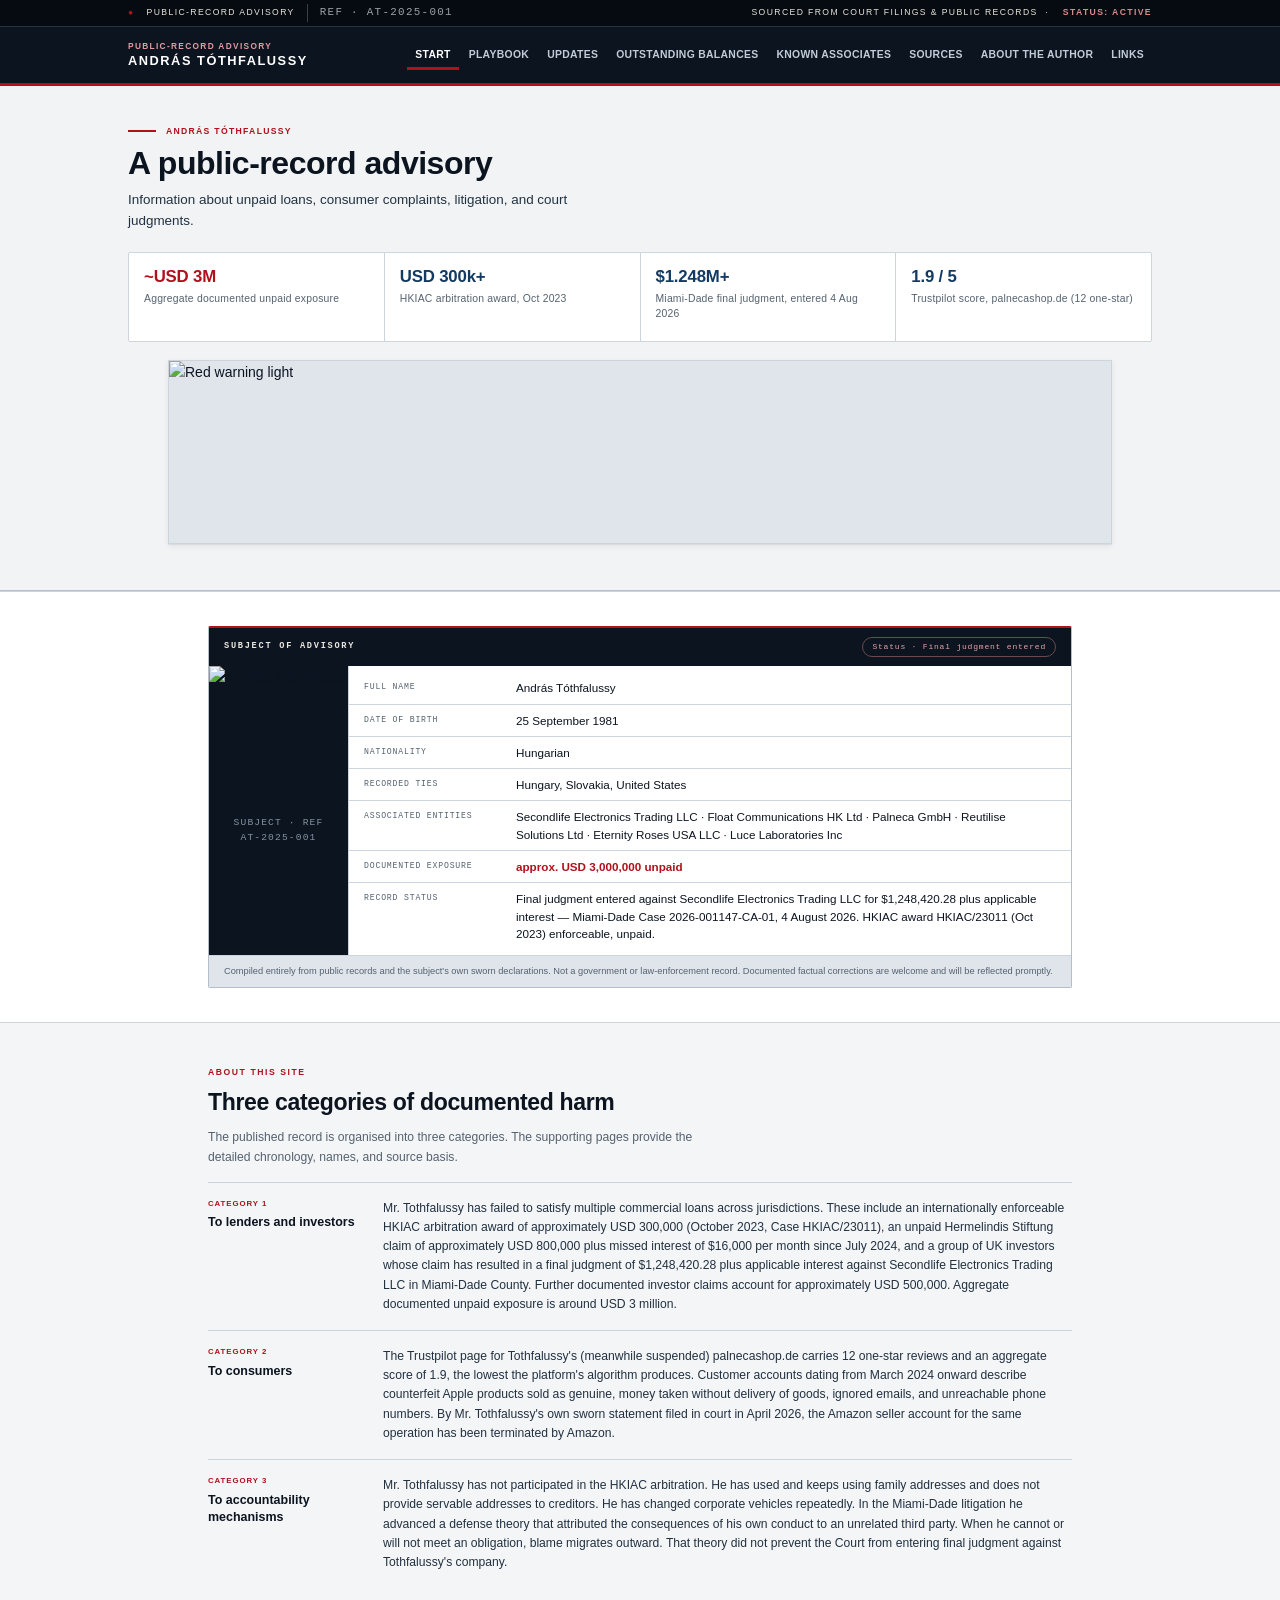
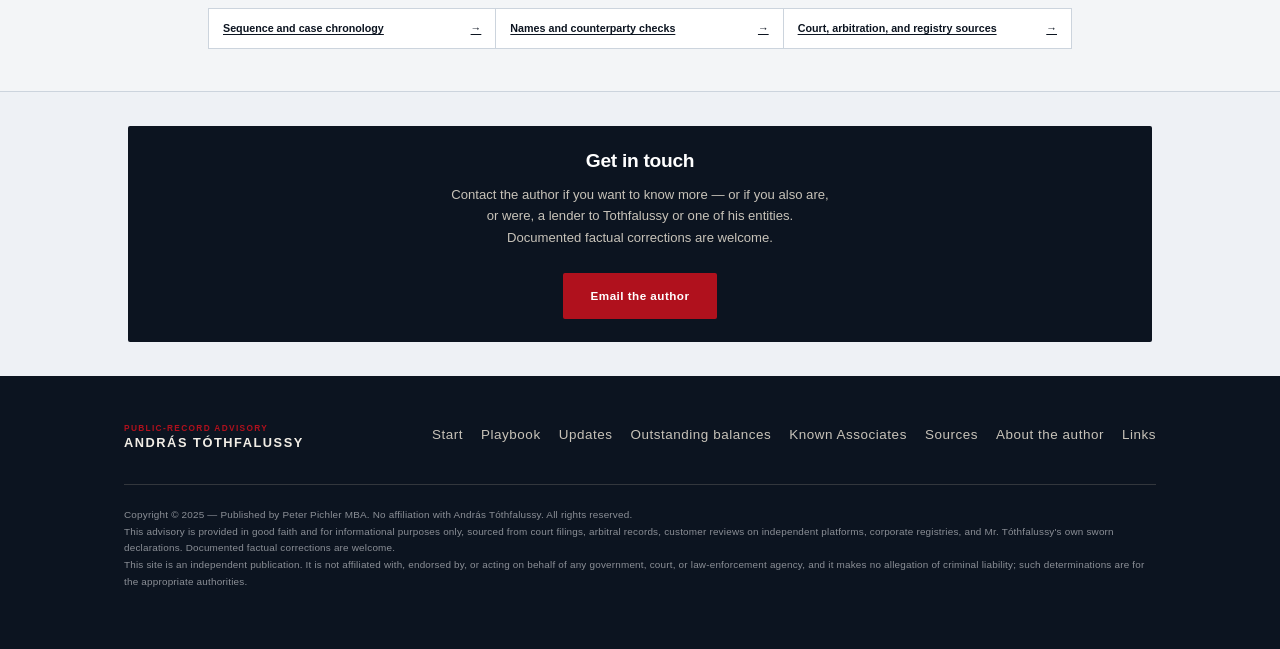
==== commit 1b2cb569: "Add outstanding balances page with live interest counters" ====
--- a/index.html
+++ b/index.html
@@ -34,6 +34,7 @@
       <a href="index.html" aria-current="page">Start</a>
       <a href="playbook/">Playbook</a>
       <a href="updates/">Updates</a>
+      <a href="outstanding-balances/">Outstanding balances</a>
       <a href="known-associates/">Known Associates</a>
       <a href="sources/">Sources</a>
       <a href="about-the-author/">About the author</a>
@@ -161,6 +162,7 @@
         <a href="index.html">Start</a>
       <a href="playbook/">Playbook</a>
         <a href="updates/">Updates</a>
+        <a href="outstanding-balances/">Outstanding balances</a>
         <a href="known-associates/">Known Associates</a>
         <a href="sources/">Sources</a>
         <a href="about-the-author/">About the author</a>
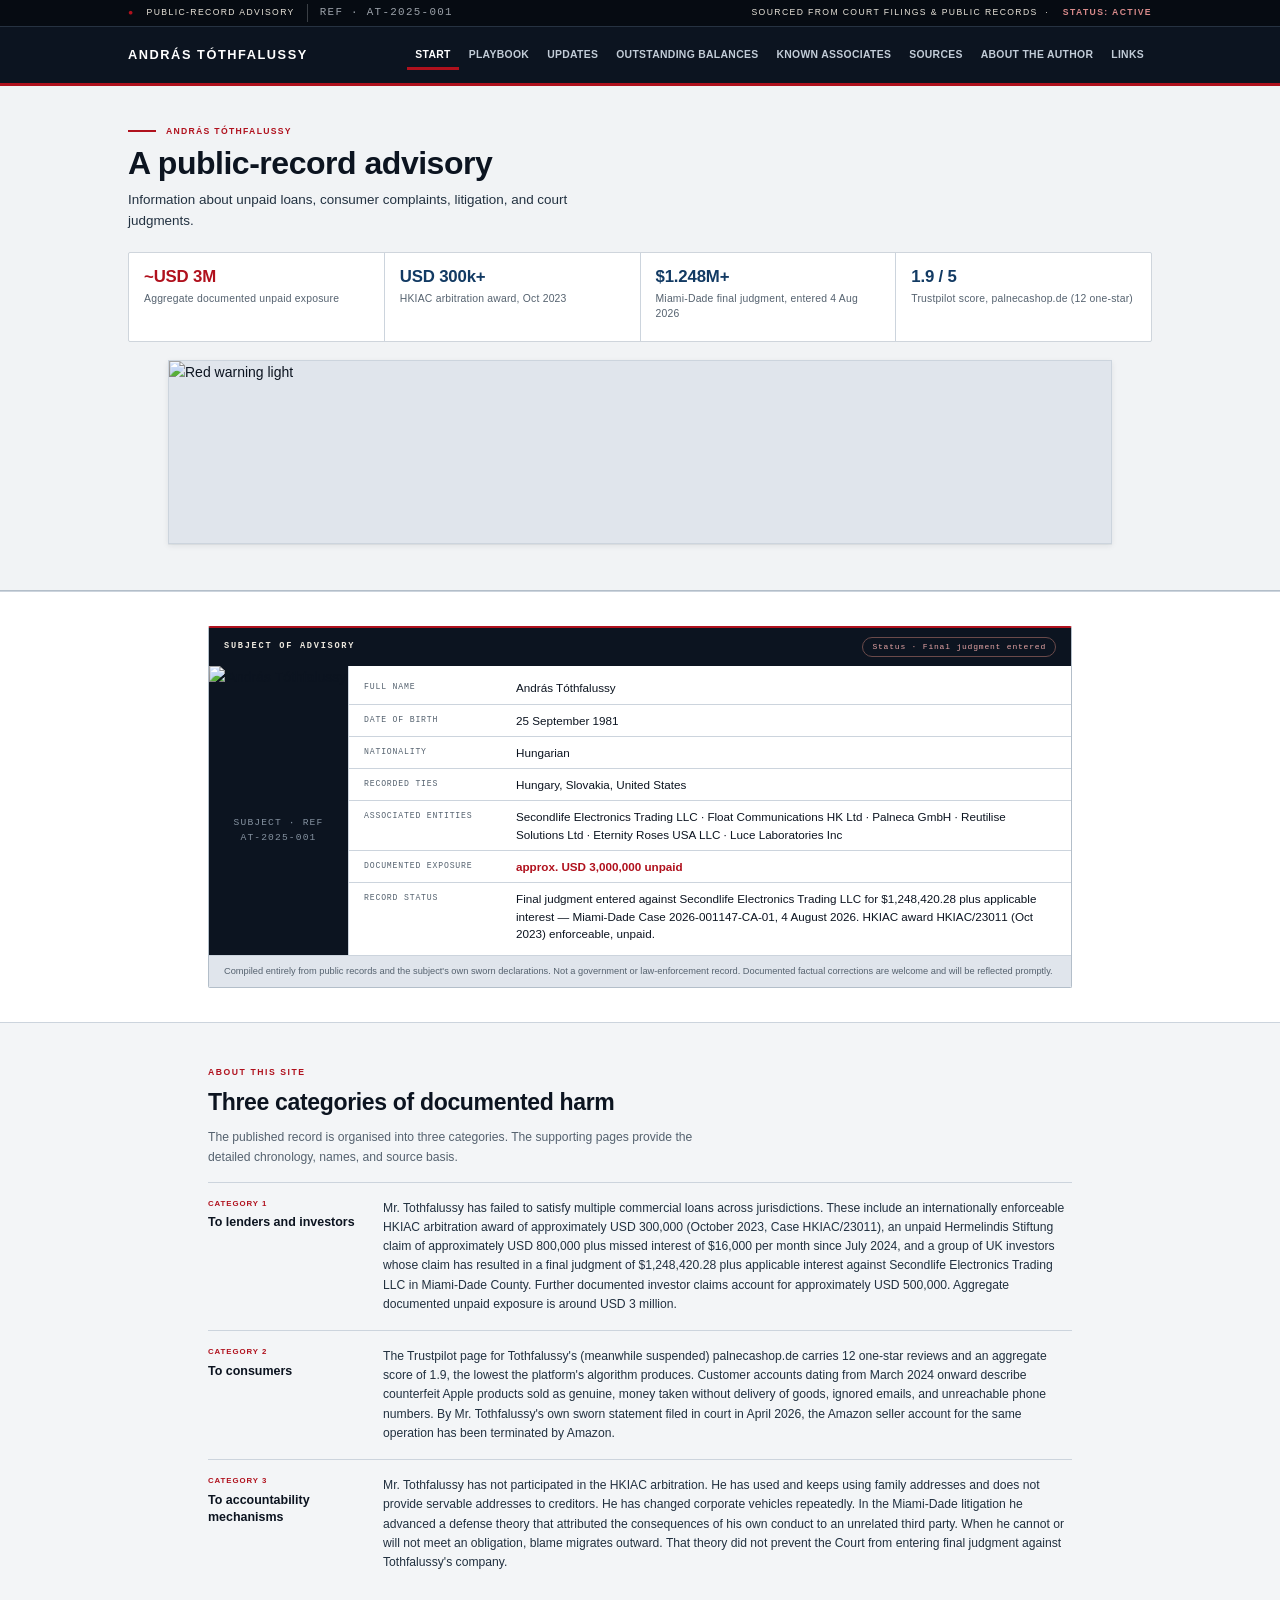
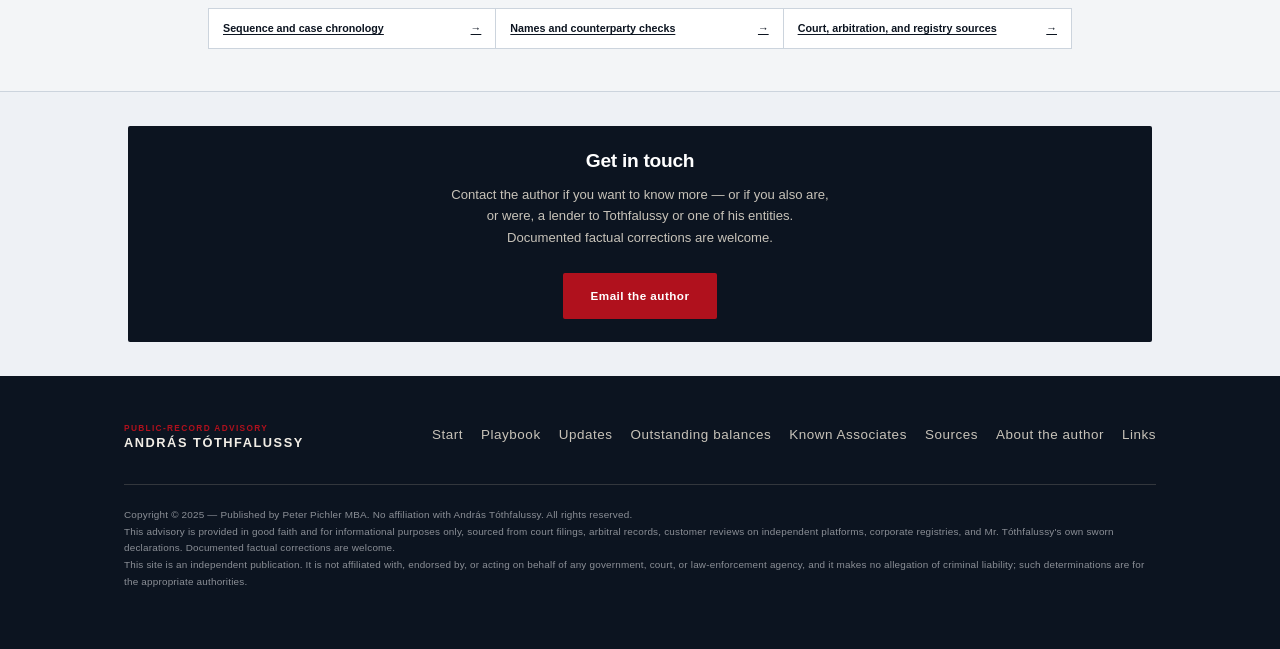
==== commit b68f6470: "Remove repeated advisory label above header name" ====
--- a/index.html
+++ b/index.html
@@ -26,7 +26,6 @@
 <header class="site-header">
   <div class="wrap">
     <a class="brand" href="index.html">
-      <span class="kicker">Public-record advisory</span>
       <span class="name">András Tóthfalussy</span>
     </a>
     <button class="nav-toggle" aria-label="Menu" aria-controls="primary-nav" aria-expanded="false"><span></span></button>
